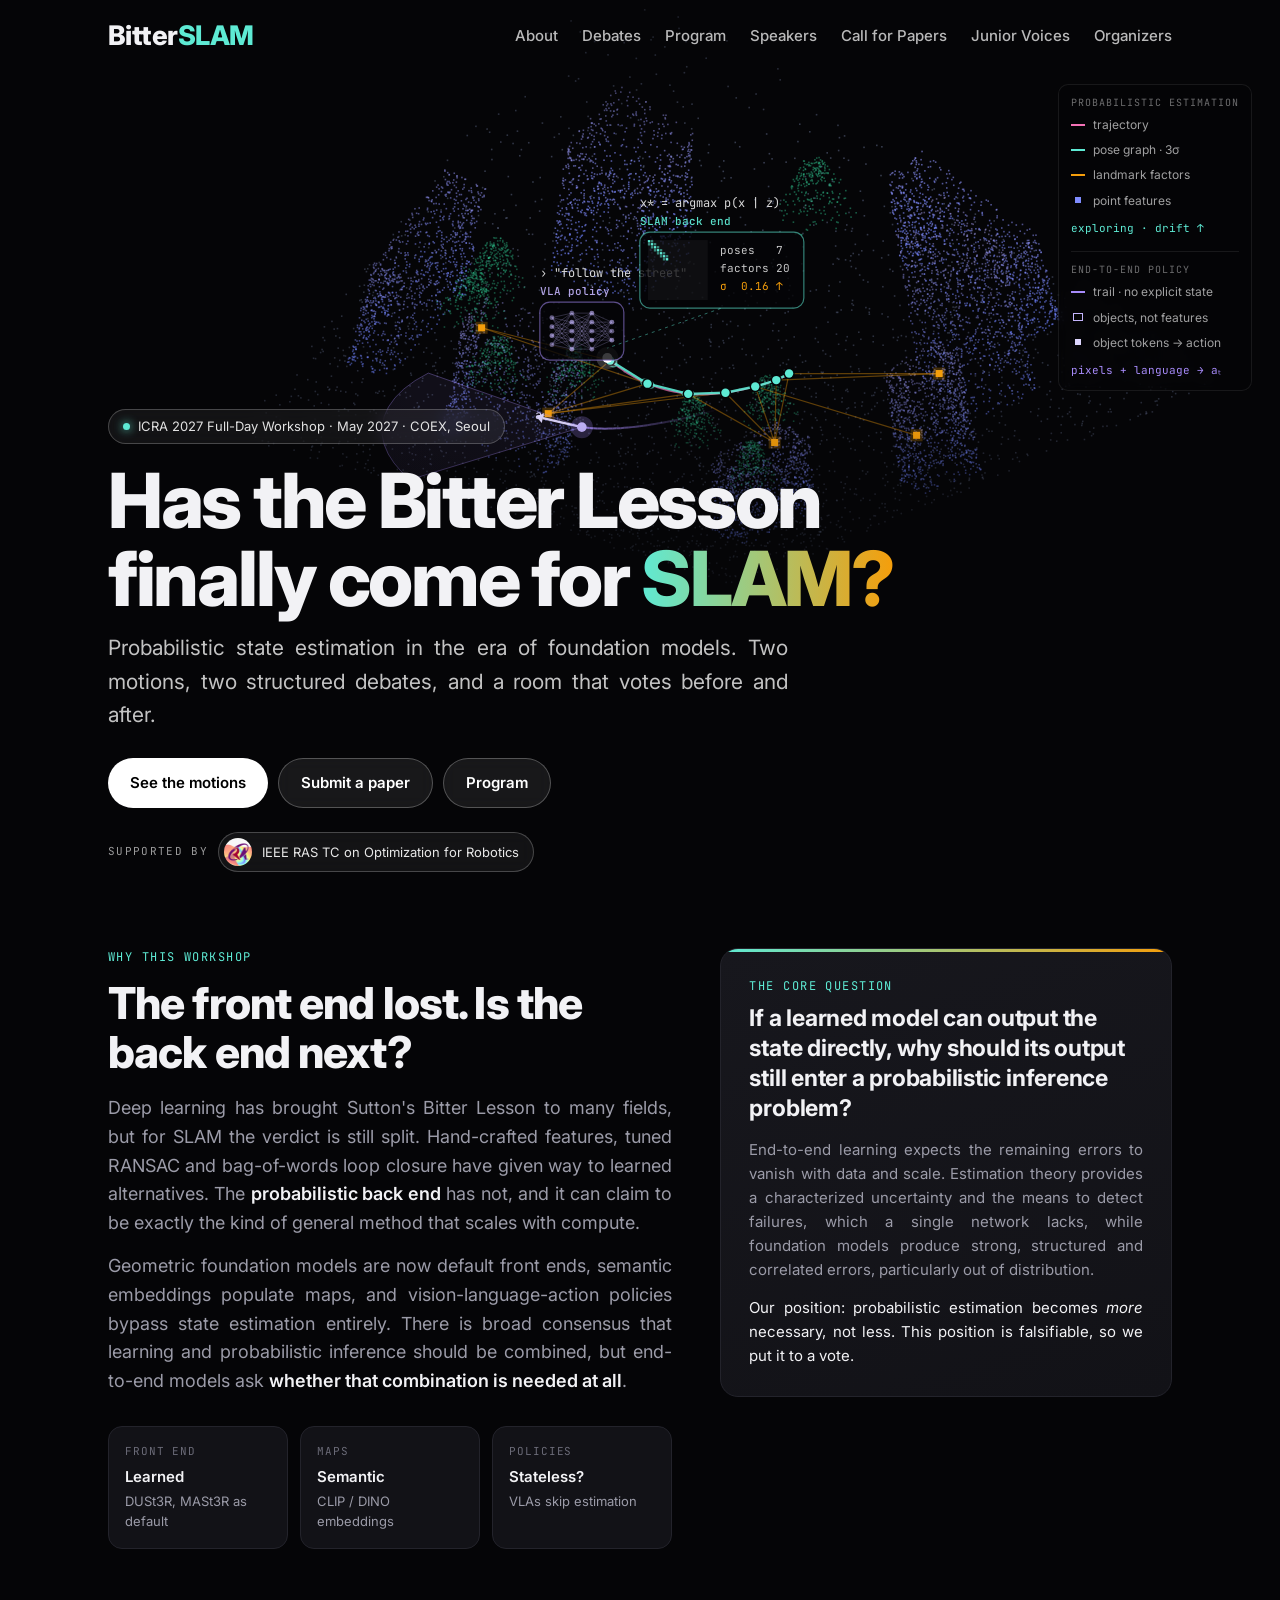
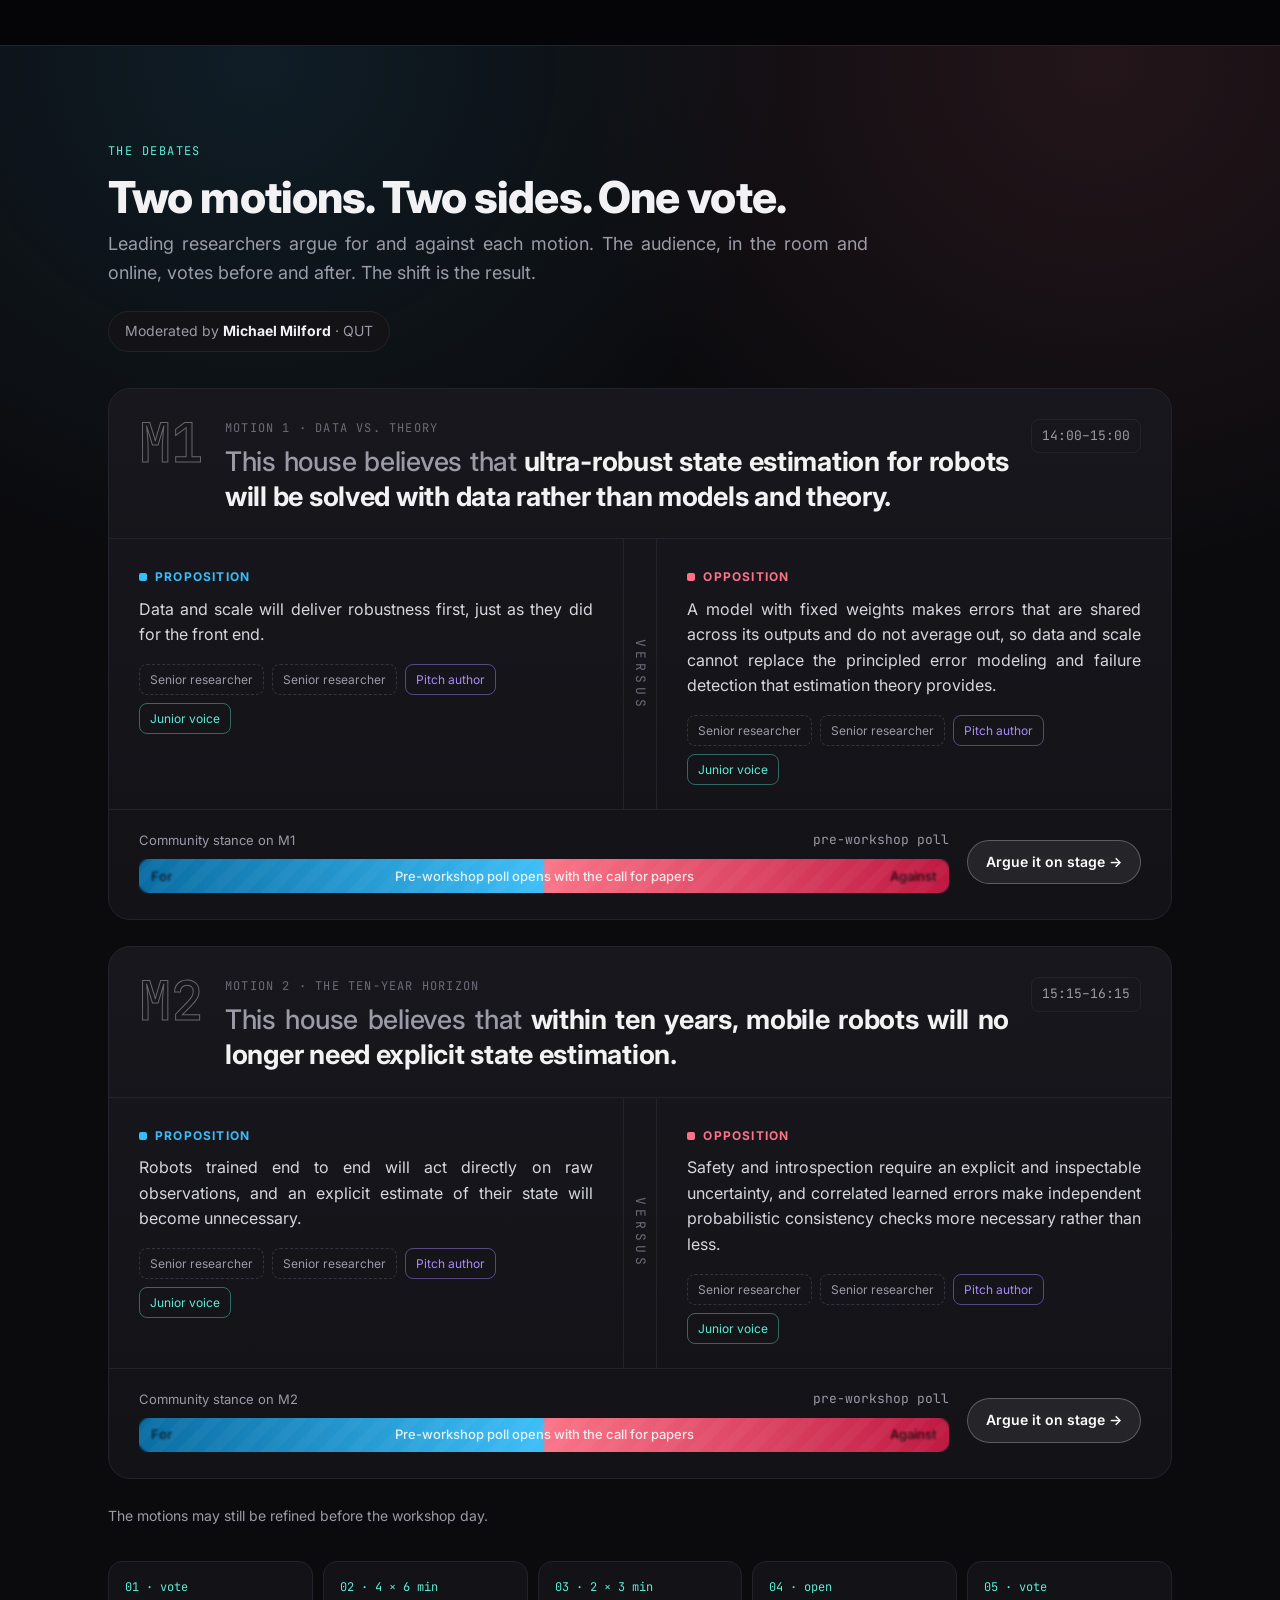
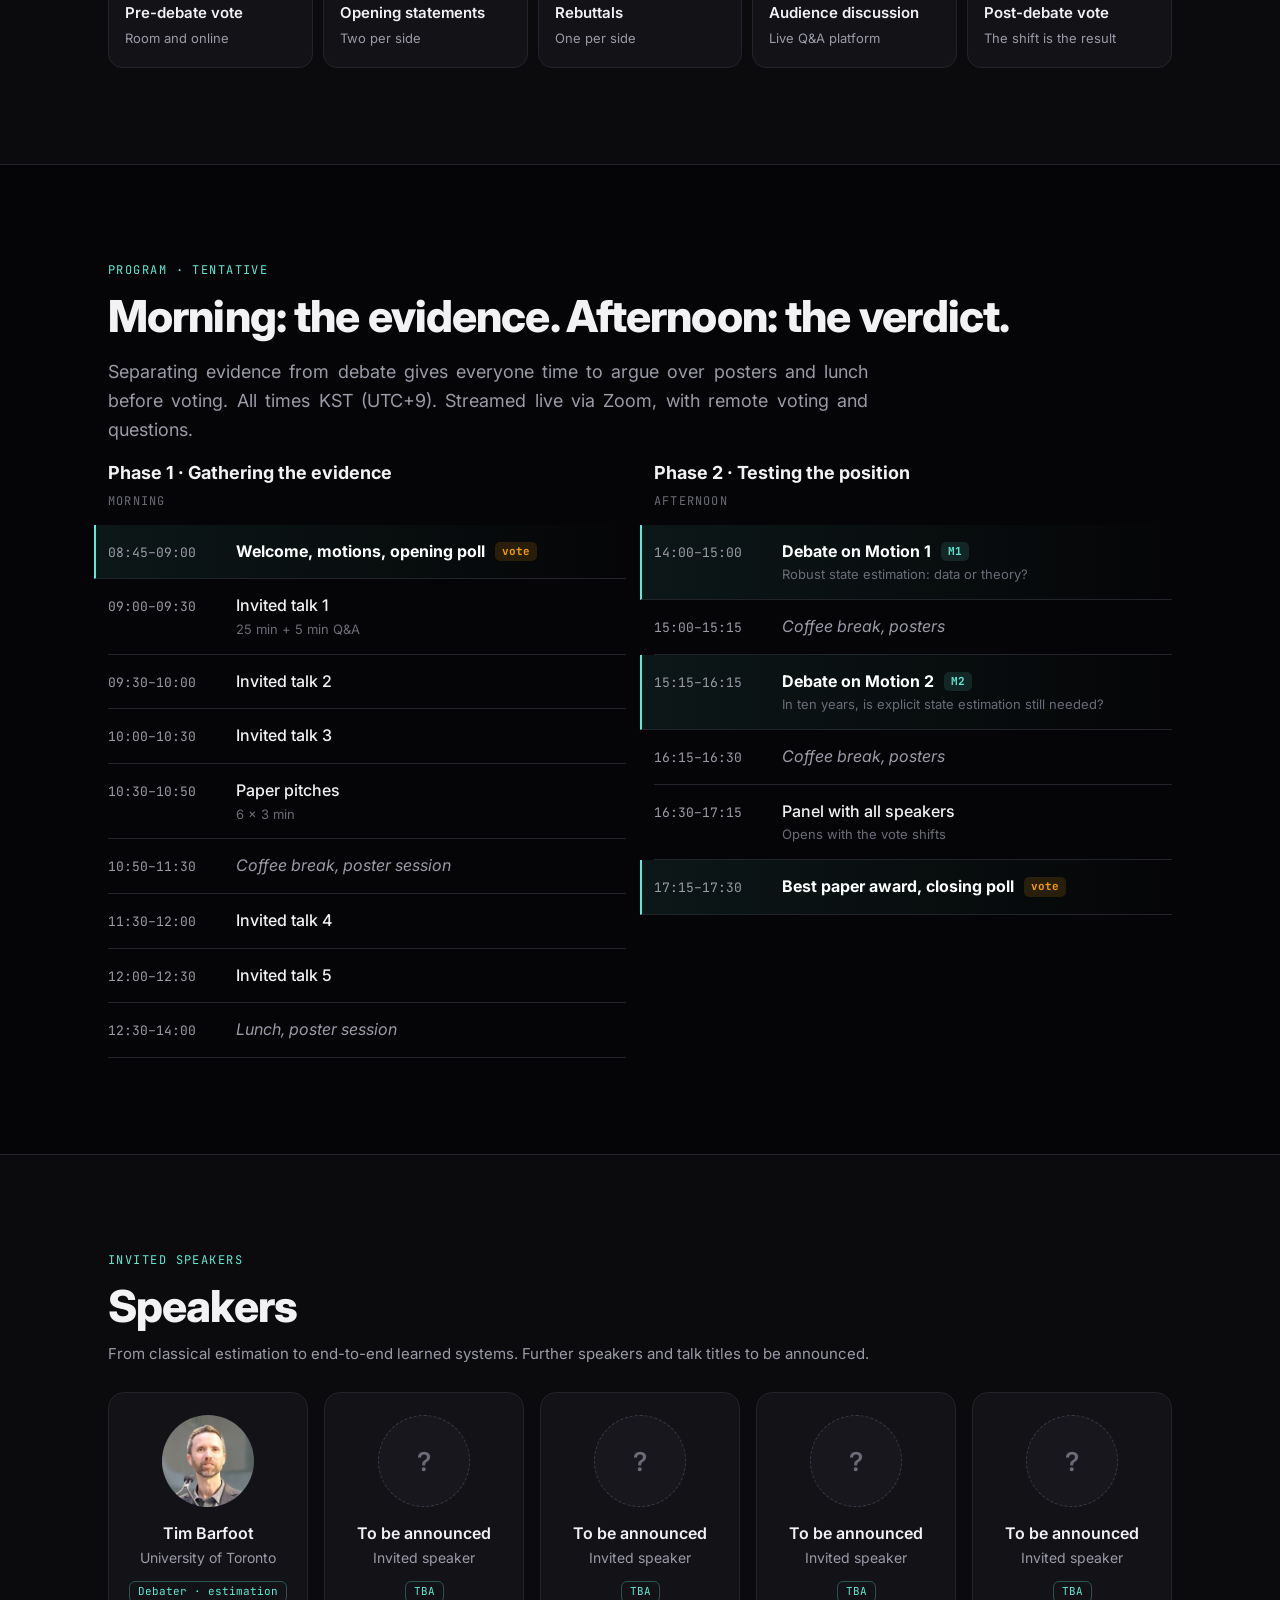
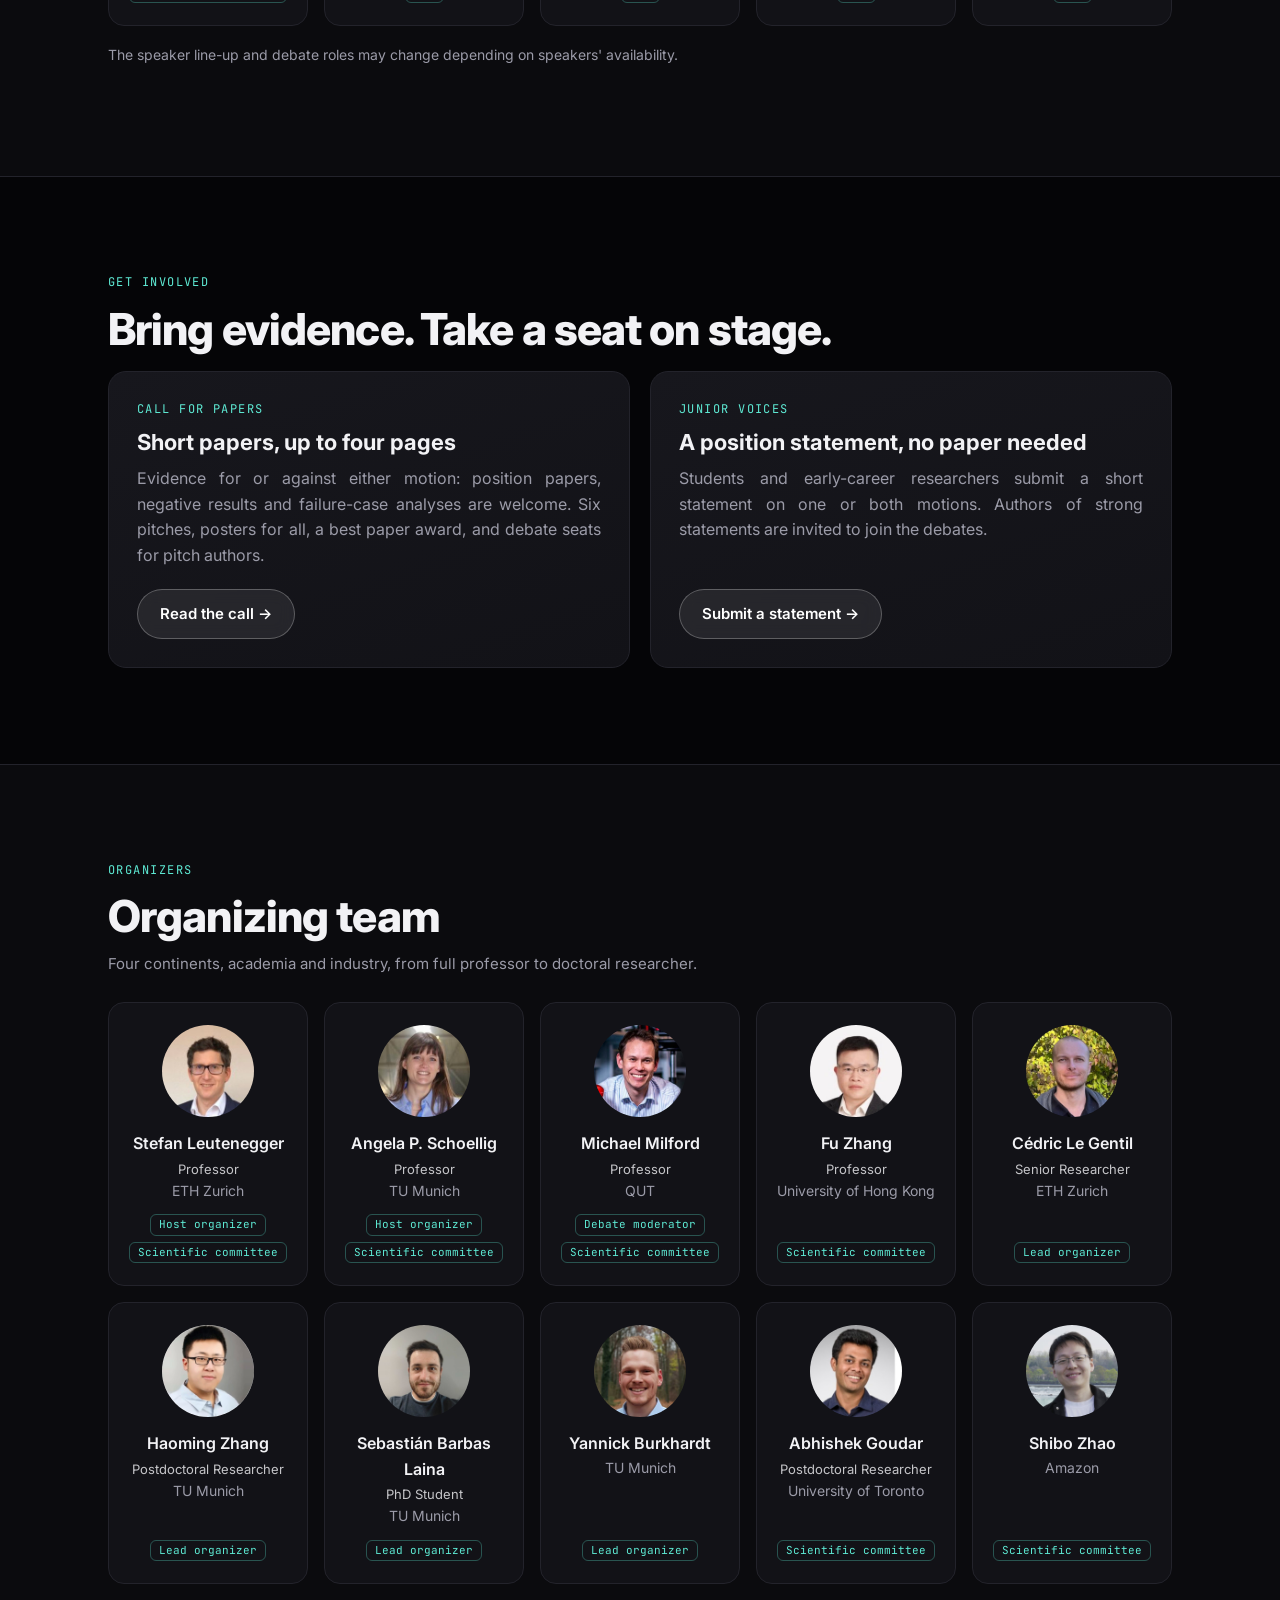
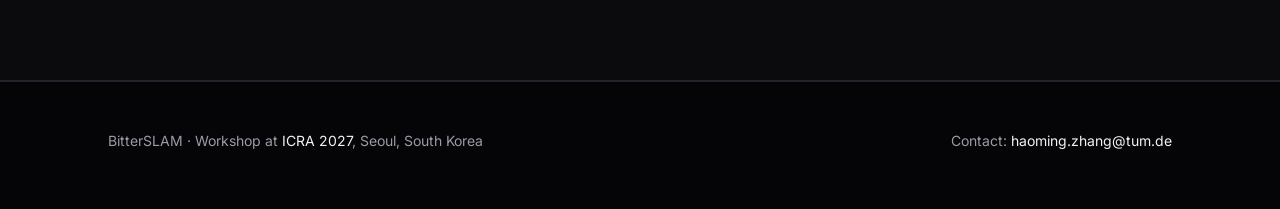
==== index.html @ b2330809 "Afternoon: a 15-minute coffee break after each debate Co-Authored-By: Claude Opus 5.5 <noreply@anthr" ====
<!doctype html>
<html lang="en">
<head>
<meta charset="utf-8">
<meta name="viewport" content="width=device-width, initial-scale=1">
<title>BitterSLAM · ICRA 2027 Workshop</title>
<meta name="description" content="Has the Bitter Lesson Finally Come for SLAM? Probabilistic State Estimation in the Era of Foundation Models. Full-day workshop at ICRA 2027, Seoul.">
<meta property="og:title" content="Has the Bitter Lesson Finally Come for SLAM? · ICRA 2027 Workshop">
<meta property="og:description" content="Two motions, two structured debates, one audience vote. Probabilistic state estimation in the era of foundation models.">
<meta name="theme-color" content="#000000">
<link rel="preconnect" href="https://fonts.googleapis.com">
<link rel="preconnect" href="https://fonts.gstatic.com" crossorigin>
<link href="https://fonts.googleapis.com/css2?family=Inter:wght@400;500;600;700;800&family=JetBrains+Mono:wght@400;500&display=swap" rel="stylesheet">
<link rel="stylesheet" href="assets/site.css">
</head>
<body>

<nav class="top" id="nav">
  <div class="wrap">
    <a class="brand" href="#top">Bitter<span>SLAM</span></a>
    <div class="links">
      <a href="#about" class="opt">About</a>
      <a href="#debates">Debates</a>
      <a href="#program">Program</a>
      <a href="#speakers">Speakers</a>
      <a href="cfp.html">Call for Papers</a>
      <a href="junior.html" class="opt">Junior Voices</a>
      <a href="#organizers" class="opt">Organizers</a>
    </div>
  </div>
</nav>

<header class="hero" id="top">
  <canvas id="scene" aria-hidden="true"></canvas>
  <div class="shade"></div>
  <div class="legend" aria-hidden="true">
    <div class="lg">Probabilistic estimation</div>
    <div><b style="background:#f472b6"></b>trajectory</div>
    <div><b style="background:#5eead4"></b>pose graph · 3σ</div>
    <div><b style="background:#f59e0b"></b>landmark factors</div>
    <div><b style="background:#7f8cff;width:6px;height:6px;margin:0 4px"></b>point features</div>
    <div class="st" id="state">exploring · drift ↑</div>
    <div class="lg next">End-to-end policy</div>
    <div><b style="background:#a78bfa"></b>trail · no explicit state</div>
    <div><b style="background:transparent;border:1.5px solid #c4b5fd;width:10px;height:8px;margin:0 2px"></b>objects, not features</div>
    <div><b style="background:#ddd6fe;width:6px;height:6px;margin:0 4px"></b>object tokens → action</div>
    <div class="st vla">pixels + language → aₜ</div>
  </div>
  <div class="content">
    <div class="wrap">
      <span class="pill"><i></i>ICRA 2027 Full-Day Workshop · May 2027 · COEX, Seoul</span>
      <h1>Has the Bitter Lesson finally come for <em>SLAM?</em></h1>
      <p class="sub">Probabilistic state estimation in the era of foundation models. Two motions, two structured debates, and a room that votes before and after.</p>
      <div class="btns">
        <a class="btn primary" href="#debates">See the motions</a>
        <a class="btn glass" href="cfp.html">Submit a paper</a>
        <a class="btn glass" href="#program">Program</a>
      </div>
      <div class="hero-tcs">
        <span class="lbl">Supported by</span>
        <a class="tc-chip" href="https://www.tcoptrob.org/" target="_blank" rel="noopener"><img src="resources/logos/tc_optrob.jpg" alt="">IEEE RAS TC on Optimization for Robotics</a>
        <!-- Pending: uncomment once the TC on Computer & Robot Vision confirms its support
        <a class="tc-chip" href="https://ieee-ras-crv.github.io/" target="_blank" rel="noopener"><img src="resources/logos/tc_crv.jpg" alt="">IEEE RAS TC on Computer and Robot Vision</a>
        -->
      </div>
    </div>
  </div>
</header>

<main>

<!-- ABOUT -->
<section id="about">
  <div class="wrap about-grid">
    <div class="reveal">
      <div class="eyebrow">Why this workshop</div>
      <h2>The front end lost. Is the back end next?</h2>
      <p class="lead">Deep learning has brought Sutton's Bitter Lesson to many fields, but for SLAM the verdict is still split. Hand-crafted features, tuned RANSAC and bag-of-words loop closure have given way to learned alternatives. The <strong>probabilistic back end</strong> has not, and it can claim to be exactly the kind of general method that scales with compute.</p>
      <p class="lead">Geometric foundation models are now default front ends, semantic embeddings populate maps, and vision-language-action policies bypass state estimation entirely. There is broad consensus that learning and probabilistic inference should be combined, but end-to-end models ask <strong>whether that combination is needed at all</strong>.</p>
      <div class="shifts">
        <div class="shift"><div class="k">Front end</div><div class="v">Learned</div><small>DUSt3R, MASt3R as default</small></div>
        <div class="shift"><div class="k">Maps</div><div class="v">Semantic</div><small>CLIP / DINO embeddings</small></div>
        <div class="shift"><div class="k">Policies</div><div class="v">Stateless?</div><small>VLAs skip estimation</small></div>
      </div>
    </div>
    <div class="question reveal">
      <div class="eyebrow" style="margin-bottom:0">The core question</div>
      <div class="q">If a learned model can output the state directly, why should its output still enter a probabilistic inference problem?</div>
      <p>End-to-end learning expects the remaining errors to vanish with data and scale. Estimation theory provides a characterized uncertainty and the means to detect failures, which a single network lacks, while foundation models produce strong, structured and correlated errors, particularly out of distribution.</p>
      <p style="margin-top:14px;color:var(--ink)">Our position: probabilistic estimation becomes <em>more</em> necessary, not less. This position is falsifiable, so we put it to a vote.</p>
    </div>
  </div>
</section>

<!-- DEBATES -->
<section id="debates" class="alt">
  <div class="wrap">
    <div class="debate-head reveal">
      <div>
        <div class="eyebrow">The debates</div>
        <h2 style="margin-bottom:8px">Two motions. Two sides. One vote.</h2>
        <p class="lead" style="margin:0">Leading researchers argue for and against each motion. The audience, in the room and online, votes before and after. The shift is the result.</p>
      </div>
      <div class="moderator">Moderated by <b>Michael Milford</b> · QUT</div>
    </div>

    <article class="motion reveal">
      <div class="motion-top">
        <div class="mnum">M1</div>
        <div>
          <div class="label">Motion 1 · Data vs. theory</div>
          <h3><span class="thb">This house believes that</span> ultra-robust state estimation for robots will be solved with data rather than models and theory.</h3>
        </div>
        <div class="when">14:00–15:00</div>
      </div>
      <div class="sides">
        <div class="side prop">
          <div class="who"><i></i>Proposition</div>
          <p>Data and scale will deliver robustness first, just as they did for the front end.</p>
          <div class="seats"><span class="seat">Senior researcher</span><span class="seat">Senior researcher</span><span class="seat paper">Pitch author</span><span class="seat junior">Junior voice</span></div>
        </div>
        <div class="vs">VERSUS</div>
        <div class="side opp">
          <div class="who"><i></i>Opposition</div>
          <p>A model with fixed weights makes errors that are shared across its outputs and do not average out, so data and scale cannot replace the principled error modeling and failure detection that estimation theory provides.</p>
          <div class="seats"><span class="seat">Senior researcher</span><span class="seat">Senior researcher</span><span class="seat paper">Pitch author</span><span class="seat junior">Junior voice</span></div>
        </div>
      </div>
      <div class="poll">
        <div>
          <div class="lbl"><span>Community stance on M1</span><span class="mono">pre-workshop poll</span></div>
          <div class="bar pending"><div class="p" style="width:50%">For</div><div class="o" style="width:50%">Against</div></div>
        </div>
        <a class="btn glass" href="cfp.html">Argue it on stage →</a>
      </div>
    </article>

    <article class="motion reveal">
      <div class="motion-top">
        <div class="mnum">M2</div>
        <div>
          <div class="label">Motion 2 · The ten-year horizon</div>
          <h3><span class="thb">This house believes that</span> within ten years, mobile robots will no longer need explicit state estimation.</h3>
        </div>
        <div class="when">15:15–16:15</div>
      </div>
      <div class="sides">
        <div class="side prop">
          <div class="who"><i></i>Proposition</div>
          <p>Robots trained end to end will act directly on raw observations, and an explicit estimate of their state will become unnecessary.</p>
          <div class="seats"><span class="seat">Senior researcher</span><span class="seat">Senior researcher</span><span class="seat paper">Pitch author</span><span class="seat junior">Junior voice</span></div>
        </div>
        <div class="vs">VERSUS</div>
        <div class="side opp">
          <div class="who"><i></i>Opposition</div>
          <p>Safety and introspection require an explicit and inspectable uncertainty, and correlated learned errors make independent probabilistic consistency checks more necessary rather than less.</p>
          <div class="seats"><span class="seat">Senior researcher</span><span class="seat">Senior researcher</span><span class="seat paper">Pitch author</span><span class="seat junior">Junior voice</span></div>
        </div>
      </div>
      <div class="poll">
        <div>
          <div class="lbl"><span>Community stance on M2</span><span class="mono">pre-workshop poll</span></div>
          <div class="bar pending"><div class="p" style="width:50%">For</div><div class="o" style="width:50%">Against</div></div>
        </div>
        <a class="btn glass" href="cfp.html">Argue it on stage →</a>
      </div>
    </article>

    <p class="note reveal">The motions may still be refined before the workshop day.</p>

    <div class="format reveal">
      <div class="fstep"><div class="t">01 · vote</div><div class="n">Pre-debate vote</div><small>Room and online</small></div>
      <div class="fstep"><div class="t">02 · 4 × 6 min</div><div class="n">Opening statements</div><small>Two per side</small></div>
      <div class="fstep"><div class="t">03 · 2 × 3 min</div><div class="n">Rebuttals</div><small>One per side</small></div>
      <div class="fstep"><div class="t">04 · open</div><div class="n">Audience discussion</div><small>Live Q&amp;A platform</small></div>
      <div class="fstep"><div class="t">05 · vote</div><div class="n">Post-debate vote</div><small>The shift is the result</small></div>
    </div>
  </div>
</section>

<!-- PROGRAM -->
<section id="program">
  <div class="wrap">
    <div class="reveal">
      <div class="eyebrow">Program · tentative</div>
      <h2>Morning: the evidence. Afternoon: the verdict.</h2>
      <p class="lead">Separating evidence from debate gives everyone time to argue over posters and lunch before voting. All times KST (UTC+9). Streamed live via Zoom, with remote voting and questions.</p>
    </div>
    <div class="program reveal">
      <div class="phase">
        <h3>Phase 1 · Gathering the evidence</h3>
        <div class="ph">Morning</div>
        <div class="slot hl"><span class="tm">08:45–09:00</span><span class="ti">Welcome, motions, opening poll <span class="tag vote">vote</span></span></div>
        <div class="slot"><span class="tm">09:00–09:30</span><span class="ti">Invited talk 1<small>25 min + 5 min Q&amp;A</small></span></div>
        <div class="slot"><span class="tm">09:30–10:00</span><span class="ti">Invited talk 2</span></div>
        <div class="slot"><span class="tm">10:00–10:30</span><span class="ti">Invited talk 3</span></div>
        <div class="slot"><span class="tm">10:30–10:50</span><span class="ti">Paper pitches<small>6 × 3 min</small></span></div>
        <div class="slot brk"><span class="tm">10:50–11:30</span><span class="ti">Coffee break, poster session</span></div>
        <div class="slot"><span class="tm">11:30–12:00</span><span class="ti">Invited talk 4</span></div>
        <div class="slot"><span class="tm">12:00–12:30</span><span class="ti">Invited talk 5</span></div>
        <div class="slot brk"><span class="tm">12:30–14:00</span><span class="ti">Lunch, poster session</span></div>
      </div>
      <div class="phase">
        <h3>Phase 2 · Testing the position</h3>
        <div class="ph">Afternoon</div>
        <div class="slot hl"><span class="tm">14:00–15:00</span><span class="ti">Debate on Motion 1 <span class="tag m1">M1</span><small>Robust state estimation: data or theory?</small></span></div>
        <div class="slot brk"><span class="tm">15:00–15:15</span><span class="ti">Coffee break, posters</span></div>
        <div class="slot hl"><span class="tm">15:15–16:15</span><span class="ti">Debate on Motion 2 <span class="tag m2">M2</span><small>In ten years, is explicit state estimation still needed?</small></span></div>
        <div class="slot brk"><span class="tm">16:15–16:30</span><span class="ti">Coffee break, posters</span></div>
        <div class="slot"><span class="tm">16:30–17:15</span><span class="ti">Panel with all speakers<small>Opens with the vote shifts</small></span></div>
        <div class="slot hl"><span class="tm">17:15–17:30</span><span class="ti">Best paper award, closing poll <span class="tag vote">vote</span></span></div>
      </div>
    </div>
  </div>
</section>

<!-- SPEAKERS -->
<section id="speakers" class="alt">
  <div class="wrap">
    <div class="reveal">
      <div class="eyebrow">Invited speakers</div>
      <h2>Speakers</h2>
      <p class="subhead">From classical estimation to end-to-end learned systems. Further speakers and talk titles to be announced.</p>
    </div>
    <!-- To add a photo: put a square image in resources/avatars/ and replace the avatar div with
         <img class="avatar" src="resources/avatars/name.jpg" alt="Full Name"> -->
    <div class="people reveal">
      <div class="person"><img class="avatar" src="resources/avatars/tim_barfoot.jpg" alt="Tim Barfoot"><div class="nm">Tim Barfoot</div><div class="af">University of Toronto</div><span class="role">Debater · estimation</span></div>
      <div class="person"><div class="avatar tba">?</div><div class="nm">To be announced</div><div class="af">Invited speaker</div><span class="role">TBA</span></div>
      <div class="person"><div class="avatar tba">?</div><div class="nm">To be announced</div><div class="af">Invited speaker</div><span class="role">TBA</span></div>
      <div class="person"><div class="avatar tba">?</div><div class="nm">To be announced</div><div class="af">Invited speaker</div><span class="role">TBA</span></div>
      <div class="person"><div class="avatar tba">?</div><div class="nm">To be announced</div><div class="af">Invited speaker</div><span class="role">TBA</span></div>
    </div>
    <p class="note reveal">The speaker line-up and debate roles may change depending on speakers' availability.</p>
  </div>
</section>

<!-- GET INVOLVED -->
<section id="involved">
  <div class="wrap">
    <div class="reveal">
      <div class="eyebrow">Get involved</div>
      <h2>Bring evidence. Take a seat on stage.</h2>
    </div>
    <div class="involved-grid reveal">
      <a class="card" href="cfp.html">
        <div class="eyebrow" style="margin:0">Call for papers</div>
        <h3>Short papers, up to four pages</h3>
        <p>Evidence for or against either motion: position papers, negative results and failure-case analyses are welcome. Six pitches, posters for all, a best paper award, and debate seats for pitch authors.</p>
        <span class="btn glass">Read the call →</span>
      </a>
      <a class="card" href="junior.html">
        <div class="eyebrow" style="margin:0">Junior voices</div>
        <h3>A position statement, no paper needed</h3>
        <p>Students and early-career researchers submit a short statement on one or both motions. Authors of strong statements are invited to join the debates.</p>
        <span class="btn glass">Submit a statement →</span>
      </a>
    </div>
  </div>
</section>

<!-- ORGANIZERS -->
<section id="organizers" class="alt">
  <div class="wrap">
    <div class="reveal">
      <div class="eyebrow">Organizers</div>
      <h2>Organizing team</h2>
      <p class="subhead">Four continents, academia and industry, from full professor to doctoral researcher.</p>
    </div>
    <div class="people org-row reveal">
      <div class="person"><img class="avatar" src="resources/avatars/stefan_leutenegger.jpg" alt="Stefan Leutenegger"><div class="nm">Stefan Leutenegger</div><div class="pos">Professor</div><div class="af">ETH Zurich</div><div class="roles"><span class="role">Host organizer</span><span class="role">Scientific committee</span></div></div>
      <div class="person"><img class="avatar" src="resources/avatars/angela_schoellig.jpg" alt="Angela P. Schoellig"><div class="nm">Angela P. Schoellig</div><div class="pos">Professor</div><div class="af">TU Munich</div><div class="roles"><span class="role">Host organizer</span><span class="role">Scientific committee</span></div></div>
      <div class="person"><img class="avatar" src="resources/avatars/michael_milford.jpg" alt="Michael Milford"><div class="nm">Michael Milford</div><div class="pos">Professor</div><div class="af">QUT</div><div class="roles"><span class="role">Debate moderator</span><span class="role">Scientific committee</span></div></div>
      <div class="person"><img class="avatar" src="resources/avatars/fu_zhang.jpg" alt="Fu Zhang"><div class="nm">Fu Zhang</div><div class="pos">Professor</div><div class="af">University of Hong Kong</div><span class="role">Scientific committee</span></div>
      <div class="person"><img class="avatar" src="resources/avatars/cedric_le_gentil.jpg" alt="Cédric Le Gentil"><div class="nm">Cédric Le Gentil</div><div class="pos">Senior Researcher</div><div class="af">ETH Zurich</div><span class="role">Lead organizer</span></div>
    </div>
    <div class="people org-row reveal">
      <div class="person"><img class="avatar" src="resources/avatars/haoming_zhang.jpg" alt="Haoming Zhang"><div class="nm">Haoming Zhang</div><div class="pos">Postdoctoral Researcher</div><div class="af">TU Munich</div><span class="role">Lead organizer</span></div>
      <div class="person"><img class="avatar" src="resources/avatars/sebastian_barbas_laina.jpg" alt="Sebastián Barbas Laina"><div class="nm">Sebastián Barbas Laina</div><div class="pos">PhD Student</div><div class="af">TU Munich</div><span class="role">Lead organizer</span></div>
      <div class="person"><img class="avatar" src="resources/avatars/yannick_burkhardt.jpg" alt="Yannick Burkhardt"><div class="nm">Yannick Burkhardt</div><div class="af">TU Munich</div><span class="role">Lead organizer</span></div>
      <div class="person"><img class="avatar" src="resources/avatars/abhishek_goudar.jpg" alt="Abhishek Goudar"><div class="nm">Abhishek Goudar</div><div class="pos">Postdoctoral Researcher</div><div class="af">University of Toronto</div><span class="role">Scientific committee</span></div>
      <div class="person"><img class="avatar" src="resources/avatars/shibo_zhao.jpg" alt="Shibo Zhao"><div class="nm">Shibo Zhao</div><div class="af">Amazon</div><span class="role">Scientific committee</span></div>
    </div>
  </div>
</section>

</main>

<footer>
  <div class="wrap">
    <div>BitterSLAM · Workshop at <a href="https://2027.ieee-icra.org/">ICRA 2027</a>, Seoul, South Korea</div>
    <div>Contact: <a href="mailto:haoming.zhang@tum.de">haoming.zhang@tum.de</a></div>
  </div>
</footer>

<script src="assets/site.js"></script>
<script>
// ---------- Hero: point cloud + factor graph + loop closure ----------
(function () {
  const canvas = document.getElementById('scene');
  const ctx = canvas.getContext('2d');
  const stateEl = document.getElementById('state');
  const reduced = window.matchMedia('(prefers-reduced-motion: reduce)').matches;
  let W, H, dpr;

  function resize() {
    dpr = Math.min(window.devicePixelRatio || 1, 2);
    W = canvas.clientWidth; H = canvas.clientHeight;
    canvas.width = W * dpr; canvas.height = H * dpr;
    ctx.setTransform(dpr, 0, 0, dpr, 0, 0);
  }
  resize(); window.addEventListener('resize', resize);

  // Deterministic random so the scene looks the same every load
  let seed = 7; const rnd = () => (seed = (seed * 16807) % 2147483647) / 2147483647;

  // --- Point cloud ---
  const pts = [];
  for (let i = 0; i < 2600; i++) pts.push([(rnd() - .5) * 18, -1.6 + rnd() * .05, (rnd() - .5) * 18, 0]);
  const boxes = [[-6, -4.5, 2, 2.2, 3.8], [3.2, -6, 2.6, 1.6, 5.2], [5, 2.6, 1.6, 3.2, 2.8], [-4.6, 4.2, 3.2, 1.6, 4.2], [-0.5, -8, 4.2, 1, 2.6], [-8, -0.5, 1, 4.2, 3.2], [7, -2.5, 1.2, 2, 4]];
  // Objects: what the VLA sees, as opposed to the raw features SLAM tracks. Each point keeps its object index.
  const objs = [], NAMES = ['building', 'office tower', 'warehouse', 'apartment', 'parking garage', 'shop', 'tower'];
  boxes.forEach((b, bi) => {
    const oi = objs.push({ name: NAMES[bi % NAMES.length], lo: [b[0], -1.6, b[1]], hi: [b[0] + b[2], -1.6 + b[4], b[1] + b[3]] }) - 1;
    for (let i = 0; i < 1000; i++) {
      const f = Math.floor(rnd() * 4), u = rnd(); let x, z;
      if (f === 0) { x = b[0]; z = b[1] + u * b[3]; } else if (f === 1) { x = b[0] + b[2]; z = b[1] + u * b[3]; }
      else if (f === 2) { x = b[0] + u * b[2]; z = b[1]; } else { x = b[0] + u * b[2]; z = b[1] + b[3]; }
      pts.push([x, -1.6 + rnd() * b[4], z, 1, oi]);
    }
  });
  for (let k = 0; k < 10; k++) {
    const tx = (rnd() - .5) * 13, tz = (rnd() - .5) * 13;
    if (Math.hypot(tx, tz) < 3.6) continue;
    const oi = objs.push({ name: 'tree', lo: [tx - .95, .1, tz - .95], hi: [tx + .95, 1.6, tz + .95] }) - 1;
    for (let i = 0; i < 240; i++) { const a = rnd() * 6.283, r = Math.sqrt(rnd()) * .95, h = rnd() * 1.5; pts.push([tx + Math.cos(a) * r * (1 - h / 2), .1 + h, tz + Math.sin(a) * r * (1 - h / 2), 2, oi]); }
  }
  objs.forEach(o => { o.c = [0, 1, 2].map(i => (o.lo[i] + o.hi[i]) / 2); o.conf = (.86 + rnd() * .12).toFixed(2); o.seen = 0; });

  // --- Trajectory (drone loop), poses, landmarks ---
  const TN = 240, traj = [];
  for (let i = 0; i <= TN; i++) {
    const t = i / TN * Math.PI * 2;
    traj.push([Math.cos(t) * 3.2 + Math.sin(2 * t) * .7, .9 + .35 * Math.sin(3 * t), Math.sin(t) * 2.6]);
  }
  const PSTEP = 12, poses = [];
  for (let i = 0; i < TN; i += PSTEP) poses.push(i);
  const NP = poses.length;
  // landmarks = building corners + tree tops
  const lms = [];
  boxes.forEach(b => { lms.push([b[0], -1.6 + b[4] * .7, b[1]]); lms.push([b[0] + b[2], -1.6 + b[4] * .5, b[1] + b[3]]); });
  // landmark factors: each pose links to 2 nearest landmarks
  const lmEdges = poses.map(pi => {
    const p = traj[pi];
    return lms.map((l, j) => [Math.hypot(p[0] - l[0], p[2] - l[2]), j]).sort((a, b) => a[0] - b[0]).slice(0, 2).map(x => x[1]);
  });

  // --- VLA agent: weaves between the buildings, maps pixels + language straight to actions ---
  // Closed Catmull-Rom spline through street waypoints, sampled by arc length for constant speed
  const wp = [[6, .4], [4.2, 2.6], [2.4, 5.2], [0, 6.8], [-3.4, 7], [-5.8, 6], [-6, 3], [-6, .2], [-7.2, -5.6], [-2.6, -6], [2.6, -3.8], [5.8, -2.4]];
  const cr = (a, b, c, d, t) => .5 * (2 * b + (c - a) * t + (2 * a - 5 * b + 4 * c - d) * t * t + (3 * b - a - 3 * c + d) * t * t * t);
  const vPath = [];
  wp.forEach((_, i) => {
    const [a, b, c, d] = [-1, 0, 1, 2].map(o => wp[(i + o + wp.length) % wp.length]);
    for (let k = 0; k < 40; k++) vPath.push([cr(a[0], b[0], c[0], d[0], k / 40), 0, cr(a[1], b[1], c[1], d[1], k / 40)]);
  });
  const VN = vPath.length, vLen = [0];
  vPath.forEach((p, i) => {
    p[1] = 1.3 + .25 * Math.sin(i / VN * 6.283 * 3);
    const n = vPath[(i + 1) % VN]; vLen.push(vLen[i] + Math.hypot(n[0] - p[0], n[2] - p[2]));
  });
  const vTotal = vLen[VN];
  function vAt(s) {
    s = ((s % vTotal) + vTotal) % vTotal;
    let lo = 0, hi = VN - 1;
    while (lo < hi) { const m = (lo + hi + 1) >> 1; if (vLen[m] <= s) lo = m; else hi = m - 1; }
    const a = vPath[lo], b = vPath[(lo + 1) % VN], t = (s - vLen[lo]) / (vLen[lo + 1] - vLen[lo]);
    return [a[0] + (b[0] - a[0]) * t, a[1] + (b[1] - a[1]) * t, a[2] + (b[2] - a[2]) * t];
  }
  const V_SPEED = 2;                          // world units per second
  const FOV = .6, RANGE = 6, SEE_COS = Math.cos(FOV + .2);
  const PROMPTS = ['follow the street', 'fly past the tall building', 'go around the trees', 'head back to the square'];
  const PROMPT_T = 6500, TOKEN_LIFE = 750;
  const tokens = []; let lastSpawn = 0, pulse = 0;

  // --- Camera ---
  let ang = 0.6;
  function proj(p) {
    const ca = Math.cos(ang), sa = Math.sin(ang);
    const x = p[0] * ca - p[2] * sa, z = p[0] * sa + p[2] * ca, y = p[1];
    const tilt = .6, ct = Math.cos(tilt), st = Math.sin(tilt);
    // camera far back (24) keeps perspective mild, so the VLA's outer loop stays on screen at every angle
    const y2 = y * ct - z * st, z2 = y * st + z * ct + 24;
    const f = (W > 760 ? Math.min(W * .7, H * 1.05) : Math.min(W * 1.35, H * 1.8)) / z2;
    const cx = W > 760 ? W * .55 : W * .5, cy = W > 760 ? H * .4 : H * .32;
    return [cx + x * f, cy - y2 * f, z2, f];
  }

  // --- Animation state machine ---
  // phase 0: explore (head moves, sigma grows); phase 1: loop closure flash; phase 2: optimized (sigma collapses); phase 3: hold
  const EXPLORE = 14000, CLOSE = 1600, SETTLE = 1600, HOLD = 3200, CYCLE = EXPLORE + CLOSE + SETTLE + HOLD;
  let t0 = performance.now();
  const sigmaDrift = k => .08 + .38 * (k / (NP - 1)) ** 1.3;                 // grows with distance travelled
  const sigmaOpt = k => .07 + .1 * Math.min(k, NP - 1 - k) / (NP / 2);         // small near both ends after closure
  const ease = x => x < .5 ? 2 * x * x : 1 - (-2 * x + 2) ** 2 / 2;

  function frame(now) {
    const T = reduced ? EXPLORE + CLOSE + SETTLE + 10 : Math.max(0, now - t0) % CYCLE;
    let head, phase, blend = 0;
    if (T < EXPLORE) { phase = 0; head = Math.floor(T / EXPLORE * TN); }
    else if (T < EXPLORE + CLOSE) { phase = 1; head = TN; }
    else if (T < EXPLORE + CLOSE + SETTLE) { phase = 2; head = TN; blend = ease((T - EXPLORE - CLOSE) / SETTLE); }
    else { phase = 3; head = TN; blend = 1; }
    const label = ['exploring · drift ↑', 'loop closure detected', 'optimizing graph…', 'consistent · drift ↓'][phase];
    if (stateEl && stateEl.textContent !== label) stateEl.textContent = label;

    // VLA agent pose and heading
    const vt = reduced ? 9000 : Math.max(0, now - t0);
    const vs = vt / 1000 * V_SPEED, va = vAt(vs), vn = vAt(vs + .3);
    const hx = vn[0] - va[0], hz = vn[2] - va[2], hl = Math.hypot(hx, hz) || 1;
    // the VLA sees whole objects in its view, not individual features
    const seenObj = objs.map(o => {
      const dx = o.c[0] - va[0], dz = o.c[2] - va[2], d = Math.hypot(dx, dz);
      const on = d < RANGE + 1.2 && (dx * hx + dz * hz) / (d * hl) > SEE_COS;
      if (on && !o.since) o.since = now; else if (!on) o.since = 0;
      return on;
    });

    // background
    ctx.fillStyle = '#050507'; ctx.fillRect(0, 0, W, H);

    // point cloud: features for SLAM; points of objects the VLA sees light up as one object
    for (const p of pts) {
      const q = proj(p); if (q[2] < 1) continue;
      const a = Math.max(.25, Math.min(.95, 13 / q[2] - .1));
      let c;
      if (p[4] !== undefined && seenObj[p[4]]) c = `rgba(196,181,253,${Math.min(1, a + .2)})`;
      else if (p[3] === 2) c = `rgba(52,211,153,${a * .75})`;
      else if (p[3] === 1) { const h = (p[1] + 1.6) / 5; c = `rgba(${110 + 70 * h | 0},${130 + 40 * h | 0},255,${a})`; }
      else c = `rgba(95,105,135,${a * .8})`;
      ctx.fillStyle = c; ctx.fillRect(q[0], q[1], 1.6, 1.6);
    }

    // visible poses
    const vis = poses.map((pi, k) => [pi, k]).filter(([pi]) => pi <= head);

    // landmark factors
    ctx.lineWidth = 1.2;
    vis.forEach(([pi, k]) => {
      const q = proj(traj[pi]);
      lmEdges[k].forEach(j => {
        const l = proj(lms[j]);
        ctx.strokeStyle = 'rgba(245,158,11,.38)'; ctx.beginPath(); ctx.moveTo(q[0], q[1]); ctx.lineTo(l[0], l[1]); ctx.stroke();
      });
    });
    // landmarks that have been observed
    const seen = new Set(); vis.forEach(([, k]) => lmEdges[k].forEach(j => seen.add(j)));
    seen.forEach(j => {
      const l = proj(lms[j]);
      ctx.fillStyle = 'rgba(245,158,11,.25)'; ctx.fillRect(l[0] - 6, l[1] - 6, 12, 12);
      ctx.fillStyle = '#f59e0b'; ctx.fillRect(l[0] - 3.5, l[1] - 3.5, 7, 7);
    });

    // trajectory
    ctx.beginPath();
    for (let i = 0; i <= head; i++) { const q = proj(traj[i]); i ? ctx.lineTo(q[0], q[1]) : ctx.moveTo(q[0], q[1]); }
    ctx.strokeStyle = 'rgba(244,114,182,.7)'; ctx.lineWidth = 1.6; ctx.stroke();

    // odometry factors between poses
    ctx.strokeStyle = 'rgba(94,234,212,.9)'; ctx.lineWidth = 2.4;
    for (let n = 1; n < vis.length; n++) {
      const a = proj(traj[vis[n - 1][0]]), b = proj(traj[vis[n][0]]);
      ctx.beginPath(); ctx.moveTo(a[0], a[1]); ctx.lineTo(b[0], b[1]); ctx.stroke();
    }

    // loop closure factor
    if (phase >= 1) {
      const a = proj(traj[poses[0]]), b = proj(traj[poses[NP - 1]]);
      ctx.save();
      ctx.setLineDash([6, 5]); ctx.lineDashOffset = -now / 40;
      const flash = phase === 1 ? .6 + .4 * Math.sin(now / 90) : .9;
      ctx.strokeStyle = `rgba(245,158,11,${flash})`; ctx.lineWidth = 2.4;
      ctx.beginPath(); ctx.moveTo(a[0], a[1]); ctx.lineTo(b[0], b[1]); ctx.stroke();
      ctx.restore();
      if (phase === 1) {
        const r = 10 + ((now / 12) % 30);
        [a, b].forEach(p => { ctx.strokeStyle = `rgba(245,158,11,${1 - (r - 10) / 30})`; ctx.lineWidth = 1.5; ctx.beginPath(); ctx.arc(p[0], p[1], r, 0, 6.283); ctx.stroke(); });
      }
    }

    // pose nodes with 3-sigma uncertainty ellipses
    vis.forEach(([pi, k]) => {
      const q = proj(traj[pi]);
      const s = (1 - blend) * sigmaDrift(k) + blend * sigmaOpt(k);
      const rx = s * q[3] * 1.4, ry = s * q[3] * .75;
      const nx = traj[Math.min(pi + 1, TN)], dir = proj(nx);
      const rot = Math.atan2(dir[1] - q[1], dir[0] - q[0]);
      ctx.strokeStyle = 'rgba(94,234,212,.6)'; ctx.fillStyle = 'rgba(94,234,212,.09)'; ctx.lineWidth = 1.3;
      ctx.beginPath(); ctx.ellipse(q[0], q[1], Math.max(rx, 2), Math.max(ry, 1.5), rot, 0, 6.283); ctx.fill(); ctx.stroke();
      ctx.fillStyle = '#050507'; ctx.beginPath(); ctx.arc(q[0], q[1], 5.6, 0, 6.283); ctx.fill();
      ctx.fillStyle = '#5eead4'; ctx.beginPath(); ctx.arc(q[0], q[1], 4.2, 0, 6.283); ctx.fill();
    });

    // drone head
    const sq = proj(traj[head]);
    if (head < TN) {
      ctx.fillStyle = 'rgba(255,255,255,.18)'; ctx.beginPath(); ctx.arc(sq[0], sq[1], 11, 0, 6.283); ctx.fill();
      ctx.fillStyle = '#fff'; ctx.beginPath(); ctx.arc(sq[0], sq[1], 5, 0, 6.283); ctx.fill();
    }

    // ---- VLA agent ----
    const vq = proj(va);
    // camera frustum on the ground plane ahead of the agent
    const hAng = Math.atan2(hz, hx), far = [];
    for (let i = 0; i <= 12; i++) {
      const th = hAng - FOV + 2 * FOV * i / 12;
      far.push(proj([va[0] + Math.cos(th) * RANGE, va[1] - 1.1, va[2] + Math.sin(th) * RANGE]));
    }
    ctx.beginPath(); ctx.moveTo(vq[0], vq[1]); far.forEach(f => ctx.lineTo(f[0], f[1])); ctx.closePath();
    ctx.fillStyle = 'rgba(167,139,250,.07)'; ctx.fill();
    ctx.strokeStyle = 'rgba(167,139,250,.35)'; ctx.lineWidth = 1; ctx.stroke();

    // detected objects: 3D boxes with open-vocabulary labels
    const vObjs = [];
    objs.forEach((o, i) => {
      if (!seenObj[i]) return;
      const al = reduced ? 1 : Math.min(1, (now - o.since) / 350);
      const cs = [0, 1, 2, 3, 4, 5, 6, 7].map(n => proj([n & 1 ? o.hi[0] : o.lo[0], n & 2 ? o.hi[1] : o.lo[1], n & 4 ? o.hi[2] : o.lo[2]]));
      ctx.strokeStyle = `rgba(196,181,253,${.8 * al})`; ctx.lineWidth = 1.3; ctx.beginPath();
      [[0, 1], [2, 3], [4, 5], [6, 7], [0, 2], [1, 3], [4, 6], [5, 7], [0, 4], [1, 5], [2, 6], [3, 7]].forEach(([a, b]) => { ctx.moveTo(cs[a][0], cs[a][1]); ctx.lineTo(cs[b][0], cs[b][1]); });
      ctx.stroke();
      const x0 = Math.min(...cs.map(c => c[0])), x1 = Math.max(...cs.map(c => c[0]));
      const y0 = Math.min(...cs.map(c => c[1])), y1 = Math.max(...cs.map(c => c[1]));
      const tag = o.name + ' ' + o.conf;
      ctx.font = '500 11px "JetBrains Mono", monospace';
      const tw = ctx.measureText(tag).width + 10;
      ctx.fillStyle = `rgba(167,139,250,${.9 * al})`; ctx.fillRect(x0, y0 - 18, tw, 16);
      ctx.fillStyle = `rgba(11,11,18,${al})`; ctx.fillText(tag, x0 + 5, y0 - 6);
      vObjs.push([x0, y0, x1, y1, proj(o.c)]);
    });

    // trail fades to nothing: the policy keeps no map and no explicit state
    ctx.lineWidth = 2;
    for (let i = 0; i < 40; i++) {
      const a = proj(vAt(vs - 5 + i * .125)), b = proj(vAt(vs - 5 + (i + 1) * .125));
      ctx.strokeStyle = `rgba(167,139,250,${(i / 40) ** 1.5 * .85})`;
      ctx.beginPath(); ctx.moveTo(a[0], a[1]); ctx.lineTo(b[0], b[1]); ctx.stroke();
    }

    // policy network floating above the agent
    // box sits above the agent, or below it when that would run under the nav bar
    const BW = 84, BH = 58, layers = [4, 5, 5, 3], gBelow = vq[1] - 96 - BH / 2 - 40 < 84;
    const gx = vq[0], gy = gBelow ? vq[1] + 70 : vq[1] - 96, gPort = gBelow ? gy - BH / 2 : gy + BH / 2;
    const node = (l, r) => [gx + (l - 1.5) * 20, gy + (r - (layers[l] - 1) / 2) * 9];

    // attention over the objects in view, nothing else
    ctx.lineWidth = 1.2;
    vObjs.forEach(([, , , , c], i) => {
      ctx.strokeStyle = `rgba(167,139,250,${.18 + .22 * Math.abs(Math.sin(now / 420 + i * 1.3))})`;
      ctx.beginPath(); ctx.moveTo(gx, gPort); ctx.lineTo(c[0], c[1]); ctx.stroke();
      ctx.fillStyle = 'rgba(221,214,254,.9)'; ctx.beginPath(); ctx.arc(c[0], c[1], 2.6, 0, 6.283); ctx.fill();
    });

    ctx.fillStyle = 'rgba(5,5,7,.78)'; ctx.strokeStyle = `rgba(167,139,250,${.45 + .45 * pulse})`; ctx.lineWidth = 1.2;
    ctx.beginPath(); ctx.roundRect ? ctx.roundRect(gx - BW / 2, gy - BH / 2, BW, BH, 10) : ctx.rect(gx - BW / 2, gy - BH / 2, BW, BH); ctx.fill(); ctx.stroke();
    ctx.lineWidth = 1; ctx.strokeStyle = `rgba(196,181,253,${.14 + .4 * pulse})`;
    for (let l = 0; l < layers.length - 1; l++) for (let r = 0; r < layers[l]; r++) for (let s = 0; s < layers[l + 1]; s++) {
      const a = node(l, r), b = node(l + 1, s); ctx.beginPath(); ctx.moveTo(a[0], a[1]); ctx.lineTo(b[0], b[1]); ctx.stroke();
    }
    layers.forEach((n, l) => { for (let r = 0; r < n; r++) {
      const p = node(l, r), lit = .55 + .45 * Math.sin(now / 160 + l * 1.7 + r * 2.3) * pulse;
      ctx.fillStyle = `rgba(196,181,253,${lit})`; ctx.beginPath(); ctx.arc(p[0], p[1], 2.4, 0, 6.283); ctx.fill();
    } });
    ctx.font = '500 11px "JetBrains Mono", monospace'; ctx.fillStyle = 'rgba(196,181,253,.9)';
    ctx.fillText('VLA policy', gx - BW / 2, gy - BH / 2 - 7);

    // language instruction, typed out
    const pIdx = Math.floor(vt / PROMPT_T) % PROMPTS.length, typed = PROMPTS[pIdx].slice(0, reduced ? 99 : Math.floor((vt % PROMPT_T) / 55));
    ctx.font = '12px "JetBrains Mono", monospace'; ctx.fillStyle = 'rgba(255,255,255,.85)';
    ctx.fillText('› "' + typed + (typed.length < PROMPTS[pIdx].length ? '▍' : '"'), gx - BW / 2, gy - BH / 2 - 25);

    // object tokens stream from the detected objects into the policy
    if (!reduced && vObjs.length && now - lastSpawn > 70) {
      const [x0, y0, x1, y1] = vObjs[Math.floor(Math.random() * vObjs.length)];
      tokens.push([x0 + Math.random() * (x1 - x0), y0 + Math.random() * (y1 - y0), now]); lastSpawn = now;
    }
    pulse *= .92;
    for (let i = tokens.length - 1; i >= 0; i--) {
      const [sx, sy, born] = tokens[i], t = (now - born) / TOKEN_LIFE;
      if (t >= 1) { tokens.splice(i, 1); pulse = Math.min(1, pulse + .25); continue; }
      const e = ease(t), x = sx + (gx - sx) * e, y = sy + (gPort - sy) * e - Math.sin(Math.PI * t) * 30;
      ctx.fillStyle = `rgba(221,214,254,${.95 - .4 * t})`; ctx.fillRect(x - 2.5, y - 2.5, 5, 5);
    }

    // action out of the policy, straight to the agent: no state in between
    ctx.strokeStyle = 'rgba(167,139,250,.45)'; ctx.setLineDash([3, 4]); ctx.lineDashOffset = -now / 50;
    ctx.beginPath(); ctx.moveTo(gx, gPort); ctx.lineTo(vq[0], vq[1] + (gBelow ? 10 : -10)); ctx.stroke(); ctx.setLineDash([]);
    const ah = proj(vAt(vs + 1.2)), adx = ah[0] - vq[0], ady = ah[1] - vq[1], al = Math.hypot(adx, ady) || 1;
    const ux = adx / al, uy = ady / al, L = 40, tx = vq[0] + ux * L, ty = vq[1] + uy * L;
    ctx.strokeStyle = '#ddd6fe'; ctx.fillStyle = '#ddd6fe'; ctx.lineWidth = 2.4;
    ctx.beginPath(); ctx.moveTo(vq[0], vq[1]); ctx.lineTo(tx, ty); ctx.stroke();
    ctx.beginPath(); ctx.moveTo(tx + ux * 7, ty + uy * 7); ctx.lineTo(tx - uy * 5, ty + ux * 5); ctx.lineTo(tx + uy * 5, ty - ux * 5); ctx.closePath(); ctx.fill();
    ctx.font = '12px "JetBrains Mono", monospace'; ctx.fillText('aₜ', tx + ux * 12 + 4, ty + uy * 12 + 4);

    // agent body
    ctx.fillStyle = 'rgba(167,139,250,.25)'; ctx.beginPath(); ctx.arc(vq[0], vq[1], 11, 0, 6.283); ctx.fill();
    ctx.fillStyle = '#c4b5fd'; ctx.beginPath(); ctx.arc(vq[0], vq[1], 4.8, 0, 6.283); ctx.fill();

    // ---- SLAM back end: sparse information matrix of the pose graph, floating above the drone ----
    const CELL = 3, MS = NP * CELL, SW = MS + 104, SH = MS + 16;
    const sBelow = sq[1] - 50 - SH - 40 < 84;
    let bx = sq[0], by = sBelow ? sq[1] + 50 + SH / 2 : sq[1] - 50 - SH / 2;
    if (Math.abs(bx - gx) < (SW + BW) / 2 + 12 && Math.abs(by - gy) < (SH + BH) / 2 + 56) bx = gx + Math.sign(bx - gx || -1) * ((SW + BW) / 2 + 16);
    bx = Math.max(SW / 2 + 8, Math.min(W - SW / 2 - 8, bx));
    const bl = bx - SW / 2, bt = by - SH / 2, kLast = vis.length - 1;
    const closing = phase === 1 ? .5 + .5 * Math.sin(now / 90) : 0;

    ctx.strokeStyle = 'rgba(94,234,212,.45)'; ctx.setLineDash([3, 4]); ctx.lineDashOffset = -now / 50; ctx.lineWidth = 1;
    ctx.beginPath(); ctx.moveTo(bx, sBelow ? bt : bt + SH); ctx.lineTo(sq[0], sq[1] + (sBelow ? 10 : -10)); ctx.stroke(); ctx.setLineDash([]);
    ctx.fillStyle = 'rgba(5,5,7,.78)'; ctx.strokeStyle = closing ? `rgba(245,158,11,${.5 + .5 * closing})` : 'rgba(94,234,212,.55)'; ctx.lineWidth = 1.2;
    ctx.beginPath(); ctx.roundRect ? ctx.roundRect(bl, bt, SW, SH, 10) : ctx.rect(bl, bt, SW, SH); ctx.fill(); ctx.stroke();

    // band-diagonal from odometry, corner entries from the loop closure
    const mx = bl + 8, my = bt + 8;
    ctx.fillStyle = 'rgba(255,255,255,.04)'; ctx.fillRect(mx, my, MS, MS);
    for (let i = 0; i <= kLast; i++) for (let j = Math.max(0, i - 1); j <= Math.min(kLast, i + 1); j++) {
      ctx.fillStyle = i === j ? '#5eead4' : 'rgba(94,234,212,.55)'; ctx.fillRect(mx + j * CELL, my + i * CELL, CELL - .6, CELL - .6);
    }
    if (phase >= 1) {
      ctx.fillStyle = `rgba(245,158,11,${phase === 1 ? .5 + .5 * closing : 1})`;
      ctx.fillRect(mx + (NP - 1) * CELL, my, CELL - .6, CELL - .6); ctx.fillRect(mx, my + (NP - 1) * CELL, CELL - .6, CELL - .6);
    }

    const sNow = (1 - blend) * sigmaDrift(kLast) + blend * sigmaOpt(kLast);
    const tx0 = mx + MS + 12;
    ctx.font = '11px "JetBrains Mono", monospace'; ctx.fillStyle = 'rgba(255,255,255,.78)';
    ctx.fillText('poses   ' + vis.length, tx0, my + 14);
    ctx.fillText('factors ' + (3 * vis.length - 1 + (phase >= 1 ? 1 : 0)), tx0, my + 32);
    ctx.fillStyle = phase >= 2 ? '#5eead4' : '#f59e0b';
    ctx.fillText('σ  ' + sNow.toFixed(2) + (phase >= 2 ? ' ↓' : ' ↑'), tx0, my + 50);
    ctx.font = '500 11px "JetBrains Mono", monospace'; ctx.fillStyle = 'rgba(94,234,212,.95)';
    ctx.fillText('SLAM back end', bl, bt - 7);
    ctx.font = '12px "JetBrains Mono", monospace'; ctx.fillStyle = 'rgba(255,255,255,.85)';
    ctx.fillText('x* = argmax p(x | z)', bl, bt - 25);

    if (!reduced) ang += .0016;
    if (!reduced) requestAnimationFrame(frame);
  }
  requestAnimationFrame(frame);
})();
</script>
</body>
</html>
---- assets/site.css ----
:root {
    --bg: #050507;
    --bg-2: #0b0b0e;
    --card: #121217;
    --card-2: #17171d;
    --line: #23232b;
    --ink: #f2f2f5;
    --muted: #9b9ba8;
    --dim: #6b6b78;
    --teal: #5eead4;
    --amber: #f59e0b;
    --pink: #f472b6;
    --violet: #a78bfa;
    --prop: #38bdf8;
    --opp: #fb7185;
    --max: 1120px;
  }
  * { box-sizing: border-box; }
  html { scroll-behavior: smooth; scroll-padding-top: 80px; }
  body { margin: 0; background: var(--bg); color: var(--ink); font-family: Inter, system-ui, -apple-system, Segoe UI, Roboto, sans-serif; font-size: 16px; line-height: 1.6; -webkit-font-smoothing: antialiased; }
  /* Justified body text; hyphenation keeps the word gaps even on narrow screens */
  p, li, .motion-top h3 { text-align: justify; -webkit-hyphens: auto; hyphens: auto; }
  a { color: inherit; text-decoration: none; }
  .wrap { max-width: var(--max); margin: 0 auto; padding: 0 16px; }
  @media (min-width: 720px) { .wrap { padding: 0 28px; } }
  .mono { font-family: "JetBrains Mono", ui-monospace, monospace; }

  /* ---------- Nav ---------- */
  nav.top { position: fixed; top: 0; left: 0; right: 0; z-index: 50; transition: background .3s, border-color .3s; border-bottom: 1px solid transparent; }
  nav.top.solid { background: rgba(5,5,7,.82); backdrop-filter: blur(12px); -webkit-backdrop-filter: blur(12px); border-color: var(--line); }
  nav.top .wrap { display: flex; align-items: center; gap: 24px; height: 72px; }
  nav.top .brand { font-size: 27px; font-weight: 800; letter-spacing: -.02em; margin-right: auto; white-space: nowrap; }
  nav.top .brand span { color: var(--teal); }
  nav.top .links { display: flex; gap: 24px; overflow-x: auto; scrollbar-width: none; }
  nav.top .links::-webkit-scrollbar { display: none; }
  nav.top .links a { color: rgba(255,255,255,.72); font-size: 15px; font-weight: 500; white-space: nowrap; }
  nav.top .links a:hover { color: #fff; }
  @media (max-width: 760px) { nav.top .links a.opt { display: none; } nav.top .links { gap: 16px; } nav.top .wrap { height: 60px; gap: 16px; } nav.top .brand { font-size: 21px; } nav.top .links a { font-size: 14px; } }

  /* ---------- Hero ---------- */
  header.hero { position: relative; height: 100vh; min-height: 640px; max-height: 900px; overflow: hidden; }
  header.hero canvas { position: absolute; inset: 0; width: 100%; height: 100%; display: block; }
  header.hero .shade { position: absolute; inset: 0; pointer-events: none;
    background: radial-gradient(120% 80% at 70% 40%, transparent 30%, rgba(5,5,7,.55) 75%),
                linear-gradient(180deg, rgba(5,5,7,.55) 0%, rgba(5,5,7,0) 18%, rgba(5,5,7,0) 45%, rgba(5,5,7,.92) 88%, var(--bg) 100%); }
  header.hero .content { position: absolute; left: 0; right: 0; bottom: 28px; z-index: 2; }
  .pill { display: inline-flex; align-items: center; gap: 8px; border: 1px solid rgba(255,255,255,.22); background: rgba(255,255,255,.06); backdrop-filter: blur(8px); -webkit-backdrop-filter: blur(8px); padding: 6px 14px; border-radius: 999px; font-size: 13px; color: rgba(255,255,255,.88); }
  .pill i { width: 7px; height: 7px; border-radius: 50%; background: var(--teal); box-shadow: 0 0 10px var(--teal); display: inline-block; }
  header.hero h1 { font-size: clamp(36px, 6.4vw, 76px); line-height: 1.02; letter-spacing: -.03em; font-weight: 800; margin: 18px 0 14px; max-width: 900px; }
  header.hero h1 em { font-style: normal; background: linear-gradient(90deg, var(--teal), var(--amber)); -webkit-background-clip: text; background-clip: text; color: transparent; }
  header.hero p.sub { font-size: clamp(17px, 2vw, 21px); color: rgba(255,255,255,.76); max-width: 680px; margin: 0 0 26px; }
  .btns { display: flex; flex-wrap: wrap; gap: 10px; }
  .btn { display: inline-flex; align-items: center; gap: 8px; padding: 12px 22px; border-radius: 999px; font-size: 15px; font-weight: 600; transition: transform .15s, background .2s; }
  .btn:hover { transform: translateY(-1px); }
  .btn.primary { background: #fff; color: #000; }
  .btn.glass { background: rgba(255,255,255,.08); border: 1px solid rgba(255,255,255,.26); color: #fff; backdrop-filter: blur(8px); -webkit-backdrop-filter: blur(8px); }
  .btn.glass:hover { background: rgba(255,255,255,.14); }
  .hero-tcs { display: flex; flex-wrap: wrap; align-items: center; gap: 10px; margin-top: 24px; }
  .hero-tcs .lbl { font-family: "JetBrains Mono", monospace; font-size: 11px; letter-spacing: .12em; text-transform: uppercase; color: rgba(255,255,255,.6); }
  .tc-chip { display: inline-flex; align-items: center; gap: 10px; padding: 5px 14px 5px 5px; border-radius: 999px; font-size: 13px; color: rgba(255,255,255,.9); background: rgba(255,255,255,.06); border: 1px solid rgba(255,255,255,.22); backdrop-filter: blur(8px); -webkit-backdrop-filter: blur(8px); transition: background .2s; }
  .tc-chip:hover { background: rgba(255,255,255,.14); }
  .tc-chip img { width: 28px; height: 28px; border-radius: 50%; object-fit: cover; background: #fff; flex: none; }
  .legend { position: absolute; right: 28px; top: 84px; z-index: 2; display: grid; gap: 6px; font-size: 12px; color: rgba(255,255,255,.62); background: rgba(5,5,7,.45); border: 1px solid rgba(255,255,255,.08); border-radius: 10px; padding: 10px 12px; backdrop-filter: blur(6px); -webkit-backdrop-filter: blur(6px); }
  .legend div { display: flex; align-items: center; gap: 8px; }
  .legend b { display: inline-block; width: 14px; height: 2px; }
  .legend .st { font-family: "JetBrains Mono", monospace; color: var(--teal); font-size: 11px; margin-top: 4px; }
  .legend .st.vla { color: var(--violet); }
  .legend .lg { font-family: "JetBrains Mono", monospace; font-size: 10px; letter-spacing: .1em; text-transform: uppercase; color: rgba(255,255,255,.42); }
  .legend .lg + div { margin-top: -2px; }
  .legend .lg.next { margin-top: 8px; padding-top: 10px; border-top: 1px solid rgba(255,255,255,.08); }
  @media (max-width: 760px) { .legend { display: none; } header.hero .content { bottom: 24px; } }

  /* ---------- Sections ---------- */
  section { padding: 96px 0; }
  section.alt { background: var(--bg-2); border-top: 1px solid var(--line); border-bottom: 1px solid var(--line); }
  .eyebrow { font-family: "JetBrains Mono", monospace; font-size: 12px; letter-spacing: .12em; text-transform: uppercase; color: var(--teal); margin-bottom: 12px; }
  h2 { font-size: clamp(28px, 4vw, 44px); line-height: 1.1; letter-spacing: -.02em; margin: 0 0 18px; font-weight: 800; }
  .lead { font-size: 18px; color: var(--muted); max-width: 760px; margin: 0 0 14px; }
  .lead strong { color: var(--ink); font-weight: 600; }
  @media (max-width: 720px) { section { padding: 72px 0; } }
  #about { padding-top: 48px; }

  /* About */
  .about-grid { display: grid; grid-template-columns: 1.25fr 1fr; gap: 48px; align-items: start; }
  @media (max-width: 900px) { .about-grid { grid-template-columns: 1fr; gap: 32px; } }
  .question { background: linear-gradient(160deg, var(--card-2), var(--card)); border: 1px solid var(--line); border-radius: 18px; padding: 28px; position: relative; overflow: hidden; }
  .question::before { content: ""; position: absolute; inset: 0 0 auto 0; height: 3px; background: linear-gradient(90deg, var(--teal), var(--amber)); }
  .question .q { font-size: 23px; line-height: 1.3; font-weight: 700; letter-spacing: -.01em; margin: 8px 0 14px; }
  .question p { color: var(--muted); margin: 0; font-size: 15px; }
  .shifts { display: grid; grid-template-columns: repeat(3, 1fr); gap: 12px; margin-top: 30px; }
  @media (max-width: 640px) { .shifts { grid-template-columns: 1fr; } }
  .shift { border: 1px solid var(--line); border-radius: 14px; padding: 16px; background: var(--card); }
  .shift .k { font-family: "JetBrains Mono", monospace; font-size: 11px; color: var(--dim); text-transform: uppercase; letter-spacing: .08em; }
  .shift .v { font-weight: 600; margin-top: 4px; font-size: 15px; }
  .shift small { color: var(--muted); font-size: 13px; display: block; margin-top: 2px; }

  /* Debates */
  #debates { position: relative; overflow: hidden; }
  #debates::before { content: ""; position: absolute; inset: -20% -10% auto -10%; height: 70%; background: radial-gradient(50% 60% at 25% 30%, rgba(56,189,248,.10), transparent 70%), radial-gradient(50% 60% at 80% 30%, rgba(251,113,133,.10), transparent 70%); pointer-events: none; }
  .debate-head { display: flex; justify-content: space-between; align-items: end; gap: 24px; flex-wrap: wrap; margin-bottom: 36px; position: relative; }
  .moderator { font-size: 14px; color: var(--muted); border: 1px solid var(--line); border-radius: 999px; padding: 8px 16px; background: var(--card); }
  .moderator b { color: var(--ink); }
  .motion { position: relative; border: 1px solid var(--line); border-radius: 22px; background: linear-gradient(180deg, var(--card-2), var(--card)); margin-bottom: 26px; overflow: hidden; }
  .motion-top { padding: 30px 30px 24px; display: grid; grid-template-columns: auto 1fr auto; gap: 22px; align-items: start; }
  @media (max-width: 720px) { .motion-top { grid-template-columns: 1fr; gap: 12px; padding: 24px 20px 20px; } }
  .mnum { font-family: "JetBrains Mono", monospace; font-size: 54px; font-weight: 500; line-height: .9; color: transparent; -webkit-text-stroke: 1px rgba(255,255,255,.35); }
  .motion-top .label { font-family: "JetBrains Mono", monospace; font-size: 12px; color: var(--dim); text-transform: uppercase; letter-spacing: .1em; }
  .motion-top h3 { font-size: clamp(20px, 2.6vw, 27px); line-height: 1.3; margin: 6px 0 0; font-weight: 700; letter-spacing: -.01em; }
  .motion-top h3 .thb { color: var(--muted); font-weight: 500; }
  .when { font-family: "JetBrains Mono", monospace; font-size: 13px; color: var(--muted); white-space: nowrap; border: 1px solid var(--line); border-radius: 8px; padding: 6px 10px; }
  .sides { display: grid; grid-template-columns: 1fr auto 1fr; border-top: 1px solid var(--line); }
  @media (max-width: 720px) { .sides { grid-template-columns: 1fr; } .vs { padding: 8px 0 !important; border: 0 !important; } }
  .side { padding: 24px 30px; }
  @media (max-width: 720px) { .side { padding: 20px; } }
  .side .who { display: inline-flex; align-items: center; gap: 8px; font-size: 12px; font-weight: 700; letter-spacing: .1em; text-transform: uppercase; margin-bottom: 10px; }
  .side .who i { width: 8px; height: 8px; border-radius: 2px; display: inline-block; }
  .side.prop .who { color: var(--prop); } .side.prop .who i { background: var(--prop); }
  .side.opp .who { color: var(--opp); } .side.opp .who i { background: var(--opp); }
  .side p { margin: 0 0 16px; color: #d6d6de; font-size: 16px; }
  .seats { display: flex; gap: 8px; flex-wrap: wrap; }
  .seat { font-size: 12px; color: var(--muted); border: 1px dashed #34343f; border-radius: 8px; padding: 5px 10px; }
  .seat.paper { border-style: solid; border-color: rgba(167,139,250,.45); color: var(--violet); }
  .seat.junior { border-style: solid; border-color: rgba(94,234,212,.4); color: var(--teal); }
  .vs { display: grid; place-items: center; padding: 0 6px; font-family: "JetBrains Mono", monospace; color: var(--dim); font-size: 13px; border-left: 1px solid var(--line); border-right: 1px solid var(--line); writing-mode: vertical-rl; letter-spacing: .3em; }
  @media (max-width: 720px) { .vs { writing-mode: horizontal-tb; } }
  .poll { border-top: 1px solid var(--line); padding: 20px 30px 26px; display: grid; grid-template-columns: 1fr auto; gap: 18px; align-items: center; }
  @media (max-width: 720px) { .poll { grid-template-columns: 1fr; padding: 18px 20px 22px; } }
  .poll .lbl { font-size: 13px; color: var(--muted); margin-bottom: 8px; display: flex; justify-content: space-between; gap: 10px; }
  .bar { height: 34px; border-radius: 10px; overflow: hidden; display: flex; background: #1c1c23; font-size: 13px; font-weight: 600; position: relative; }
  .bar .p { background: linear-gradient(90deg, #0369a1, var(--prop)); display: flex; align-items: center; padding-left: 12px; color: #021a2b; transition: width 1.4s cubic-bezier(.2,.8,.2,1); }
  .bar .o { background: linear-gradient(90deg, var(--opp), #be123c); display: flex; align-items: center; justify-content: flex-end; padding-right: 12px; color: #2b0510; transition: width 1.4s cubic-bezier(.2,.8,.2,1); }
  .bar.pending::after { content: "Pre-workshop poll opens with the call for papers"; position: absolute; inset: 0; display: grid; place-items: center; color: rgba(255,255,255,.85); font-weight: 500; font-size: 13px; background: repeating-linear-gradient(135deg, rgba(255,255,255,.03) 0 10px, rgba(255,255,255,.06) 10px 20px); backdrop-filter: blur(1px); }
  .poll .btn { padding: 10px 18px; font-size: 14px; }

  .format { display: grid; grid-template-columns: repeat(5, 1fr); gap: 10px; margin-top: 34px; }
  @media (max-width: 900px) { .format { grid-template-columns: repeat(2, 1fr); } }
  .fstep { border: 1px solid var(--line); background: var(--card); border-radius: 14px; padding: 16px; position: relative; }
  .fstep .t { font-family: "JetBrains Mono", monospace; font-size: 12px; color: var(--teal); }
  .fstep .n { font-weight: 600; margin-top: 4px; font-size: 15px; }
  .fstep small { color: var(--muted); font-size: 13px; }

  /* Program */
  .program { display: grid; grid-template-columns: 1fr 1fr; gap: 28px; margin-top: 12px; }
  @media (max-width: 900px) { .program { grid-template-columns: 1fr; } }
  .phase h3 { font-size: 18px; margin: 0 0 4px; }
  .phase .ph { font-family: "JetBrains Mono", monospace; font-size: 12px; color: var(--dim); margin-bottom: 14px; text-transform: uppercase; letter-spacing: .1em; }
  .slot { display: grid; grid-template-columns: 112px 1fr; gap: 16px; padding: 14px 0; border-bottom: 1px solid var(--line); align-items: baseline; }
  .slot .tm { font-family: "JetBrains Mono", monospace; font-size: 13px; color: var(--muted); }
  .slot .ti { font-weight: 500; }
  .slot .ti small { display: block; color: var(--dim); font-size: 13px; font-weight: 400; }
  .slot.brk .ti { color: var(--muted); font-weight: 400; font-style: italic; }
  .slot.hl { background: linear-gradient(90deg, rgba(94,234,212,.08), transparent); border-left: 2px solid var(--teal); padding-left: 12px; margin-left: -14px; }
  .slot.hl .ti { color: #fff; font-weight: 700; }
  .slot .tag { display: inline-block; font-size: 11px; font-family: "JetBrains Mono", monospace; padding: 1px 7px; border-radius: 5px; margin-left: 6px; vertical-align: 2px; }
  .tag.m1, .tag.m2 { background: rgba(94,234,212,.12); color: var(--teal); }
  .tag.vote { background: rgba(245,158,11,.14); color: var(--amber); }
  .note { color: var(--muted); font-size: 14px; margin-top: 18px; }

  /* People */
  .people { display: grid; grid-template-columns: repeat(auto-fill, minmax(190px, 1fr)); gap: 16px; }
  .person { background: var(--card); border: 1px solid var(--line); border-radius: 16px; padding: 22px 18px; text-align: center; transition: border-color .2s, transform .2s; display: flex; flex-direction: column; align-items: center; }
  .person:hover { border-color: #3a3a46; transform: translateY(-2px); }
  .avatar { width: 92px; height: 92px; border-radius: 50%; margin: 0 auto 14px; display: grid; place-items: center; font-weight: 700; font-size: 26px; color: #fff; object-fit: cover; }
  .person .nm { font-weight: 600; }
  .avatar.tba { background: var(--card-2); border: 1px dashed #3a3a46; color: var(--dim); font-weight: 600; }
  .person .af { color: var(--muted); font-size: 14px; margin-bottom: 12px; }
  .person .pos { color: var(--ink); opacity: .8; font-size: 13px; margin-top: 2px; }
  /* Organizers: fixed five columns on wide screens so each row stays a row */
  @media (min-width: 1000px) { .people.org-row { grid-template-columns: repeat(5, 1fr); } }
  .people.org-row + .people.org-row { margin-top: 16px; }
  .person .role { display: inline-block; margin-top: auto; font-size: 11px; font-family: "JetBrains Mono", monospace; color: var(--teal); border: 1px solid rgba(94,234,212,.3); border-radius: 6px; padding: 1px 8px; }
  .person .roles { margin-top: auto; display: flex; flex-wrap: wrap; justify-content: center; gap: 6px; }
  .person .roles .role { margin-top: 0; }
  .subhead { font-size: 15px; color: var(--muted); margin: -6px 0 26px; }

  /* CfP */
  .cfp-grid { display: grid; grid-template-columns: 1.2fr 1fr; gap: 28px; }
  @media (max-width: 900px) { .cfp-grid { grid-template-columns: 1fr; } }
  ul.topics { list-style: none; padding: 0; margin: 18px 0 0; display: grid; gap: 10px; }
  ul.topics li { display: flex; gap: 12px; color: #d6d6de; }
  ul.topics li::before { content: ""; flex: 0 0 8px; height: 8px; margin-top: 9px; border: 1.5px solid var(--teal); border-radius: 50%; }
  .card { background: linear-gradient(160deg, var(--card-2), var(--card)); border: 1px solid var(--line); border-radius: 18px; padding: 24px; }
  .card h3 { margin: 0 0 8px; font-size: 18px; }
  .card p { color: var(--muted); margin: 0 0 12px; font-size: 15px; }
  .perk { display: flex; gap: 12px; align-items: flex-start; padding: 12px 0; border-top: 1px solid var(--line); }
  .perk:first-of-type { border-top: 0; }
  .perk .ic { flex: 0 0 34px; height: 34px; border-radius: 10px; display: grid; place-items: center; background: rgba(167,139,250,.12); color: var(--violet); font-size: 16px; }
  .perk b { display: block; font-size: 15px; }
  .perk span { color: var(--muted); font-size: 14px; }
  .dates { list-style: none; padding: 0; margin: 0; }
  .dates li { display: flex; justify-content: space-between; gap: 16px; padding: 12px 0; border-bottom: 1px dashed var(--line); font-size: 15px; }
  .dates li span:last-child { font-family: "JetBrains Mono", monospace; color: var(--muted); white-space: nowrap; }

  /* Junior voices */
  .jv-grid { display: grid; grid-template-columns: 1.35fr 1fr; gap: 28px; align-items: start; }
  @media (max-width: 900px) { .jv-grid { grid-template-columns: 1fr; } }
  .jv-form { display: grid; grid-template-columns: 1fr 1fr; gap: 14px 16px; }
  .jv-form .full { grid-column: 1 / -1; }
  @media (max-width: 600px) { .jv-form { grid-template-columns: 1fr; } }
  .jv-form label { display: block; font-size: 13px; color: var(--muted); margin-bottom: 6px; }
  .jv-form label .opt { color: var(--dim); }
  .jv-form input[type=text], .jv-form input[type=email], .jv-form input[type=url], .jv-form select, .jv-form textarea {
    width: 100%; box-sizing: border-box; background: #0c0c10; border: 1px solid var(--line); border-radius: 10px; color: var(--ink);
    font: inherit; font-size: 15px; padding: 10px 12px; transition: border-color .2s; }
  .jv-form textarea { resize: vertical; min-height: 96px; }
  .jv-form .jv-motion textarea { min-height: 150px; }
  .jv-form .jv-motion { border: 1px solid var(--line); border-radius: 12px; padding: 14px 16px 10px; margin: 0; display: grid; gap: 12px; min-width: 0; }
  .jv-form .jv-motion legend { font-family: "JetBrains Mono", monospace; font-size: 12px; letter-spacing: .08em; text-transform: uppercase; color: var(--teal); padding: 0 6px; }
  .jv-form .jv-hint { margin: 4px 0 -4px; font-size: 14px; color: var(--muted); }
  .jv-form :is(input, select, textarea):focus { outline: none; border-color: var(--teal); }
  .jv-form :is(input, select, textarea):disabled { opacity: .55; cursor: not-allowed; }
  .jv-form .count { font-family: "JetBrains Mono", monospace; font-size: 11px; color: var(--dim); text-align: right; margin-top: 4px; }
  .jv-form .count.over { color: var(--opp); }
  .jv-form .check { display: flex; gap: 10px; align-items: flex-start; font-size: 14px; color: #d6d6de; margin: 0; }
  .jv-form .check input { margin-top: 4px; accent-color: var(--teal); flex: none; }
  .jv-form .actions { display: flex; flex-wrap: wrap; align-items: center; gap: 14px; }
  .jv-form button { border: 0; cursor: pointer; font: inherit; }
  .jv-form button:disabled { opacity: .5; cursor: not-allowed; transform: none; }
  .jv-form .hp { position: absolute; left: -9999px; width: 1px; height: 1px; opacity: 0; }
  .jv-status { font-size: 14px; color: var(--muted); }
  .jv-status.ok { color: var(--teal); } .jv-status.err { color: var(--opp); }
  .jv-gallery { margin-top: 40px; }
  .jv-empty { border: 1px dashed #34343f; border-radius: 16px; padding: 22px; color: var(--muted); font-size: 15px; text-align: center; }

  /* Footer */
  footer { padding: 48px 0 56px; border-top: 1px solid var(--line); color: var(--muted); font-size: 14px; }
  footer .wrap { display: flex; justify-content: space-between; gap: 20px; flex-wrap: wrap; }
  footer a { color: var(--ink); }
  footer a:hover { color: var(--teal); }

  .reveal { opacity: 0; transform: translateY(16px); transition: opacity .7s ease, transform .7s ease; }
  .reveal.in { opacity: 1; transform: none; }
  @media (prefers-reduced-motion: reduce) { .reveal { opacity: 1; transform: none; transition: none; } html { scroll-behavior: auto; } }

  /* Subpages: no hero, so the nav is solid from the start and content clears it */
  body.subpage nav.top { background: rgba(5,5,7,.82); backdrop-filter: blur(12px); -webkit-backdrop-filter: blur(12px); border-color: var(--line); }
  nav.top .links a.active { color: #fff; }
  section.page-top { padding-top: 140px; }
  @media (max-width: 720px) { section.page-top { padding-top: 110px; } }
  /* Get involved (main page) */
  .involved-grid { display: grid; grid-template-columns: 1fr 1fr; gap: 20px; }
  @media (max-width: 900px) { .involved-grid { grid-template-columns: 1fr; } }
  .involved-grid .card { display: flex; flex-direction: column; gap: 6px; padding: 28px; }
  .involved-grid .card h3 { font-size: 22px; margin: 0; }
  .involved-grid .card p { font-size: 16px; margin: 0 0 14px; }
  .involved-grid .card .btn { align-self: flex-start; margin-top: auto; }
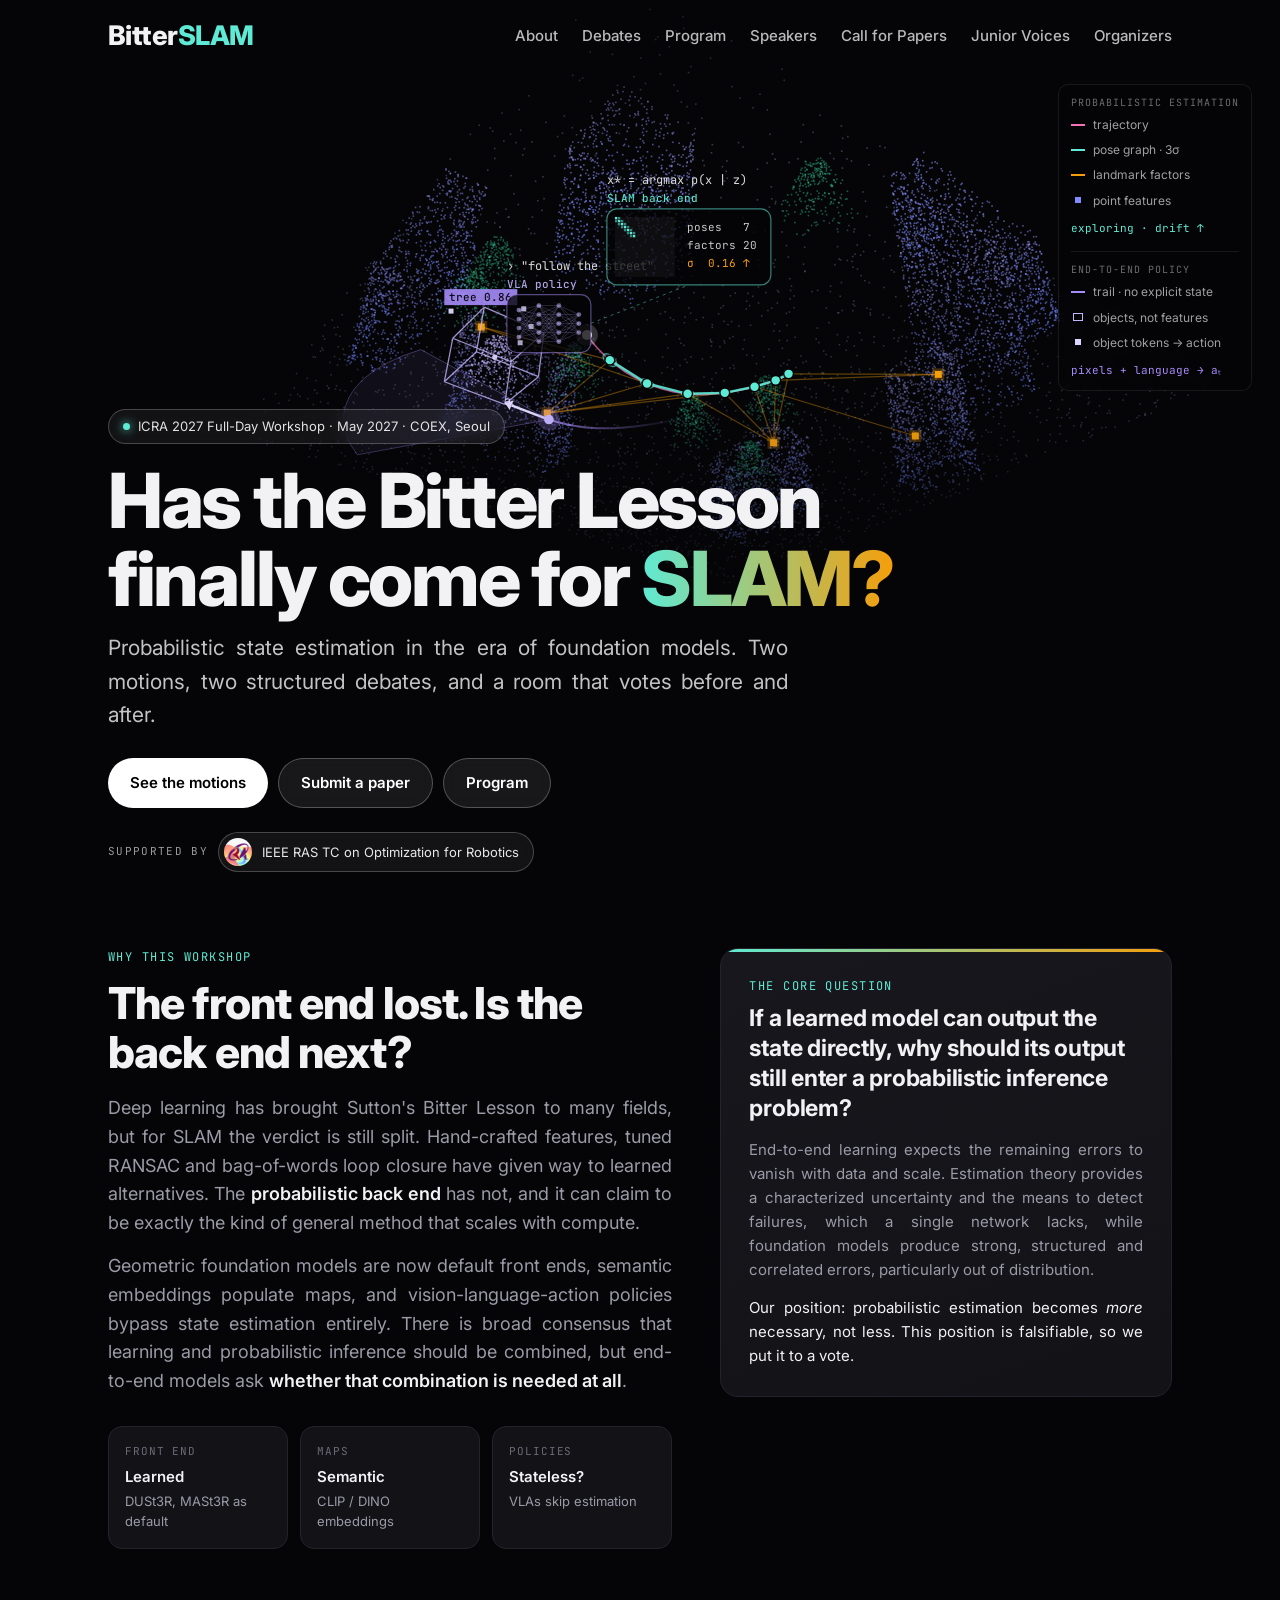
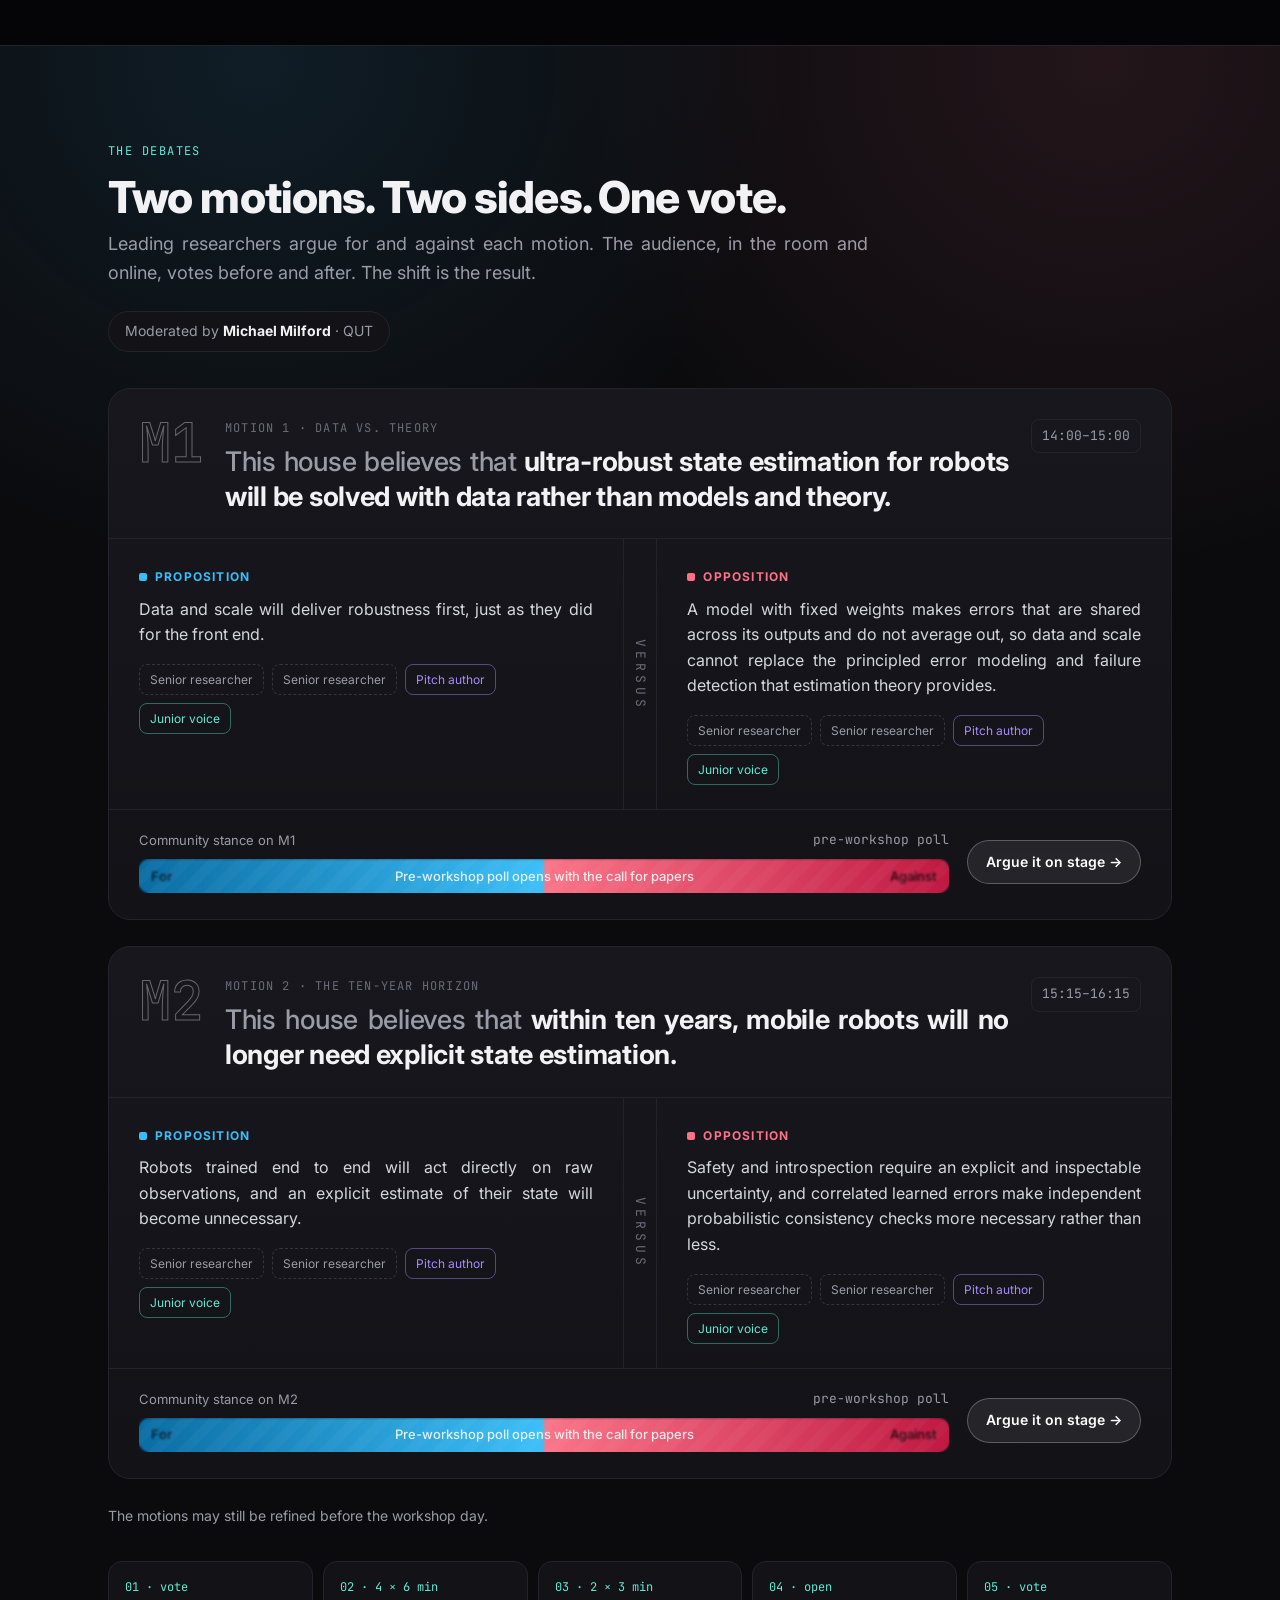
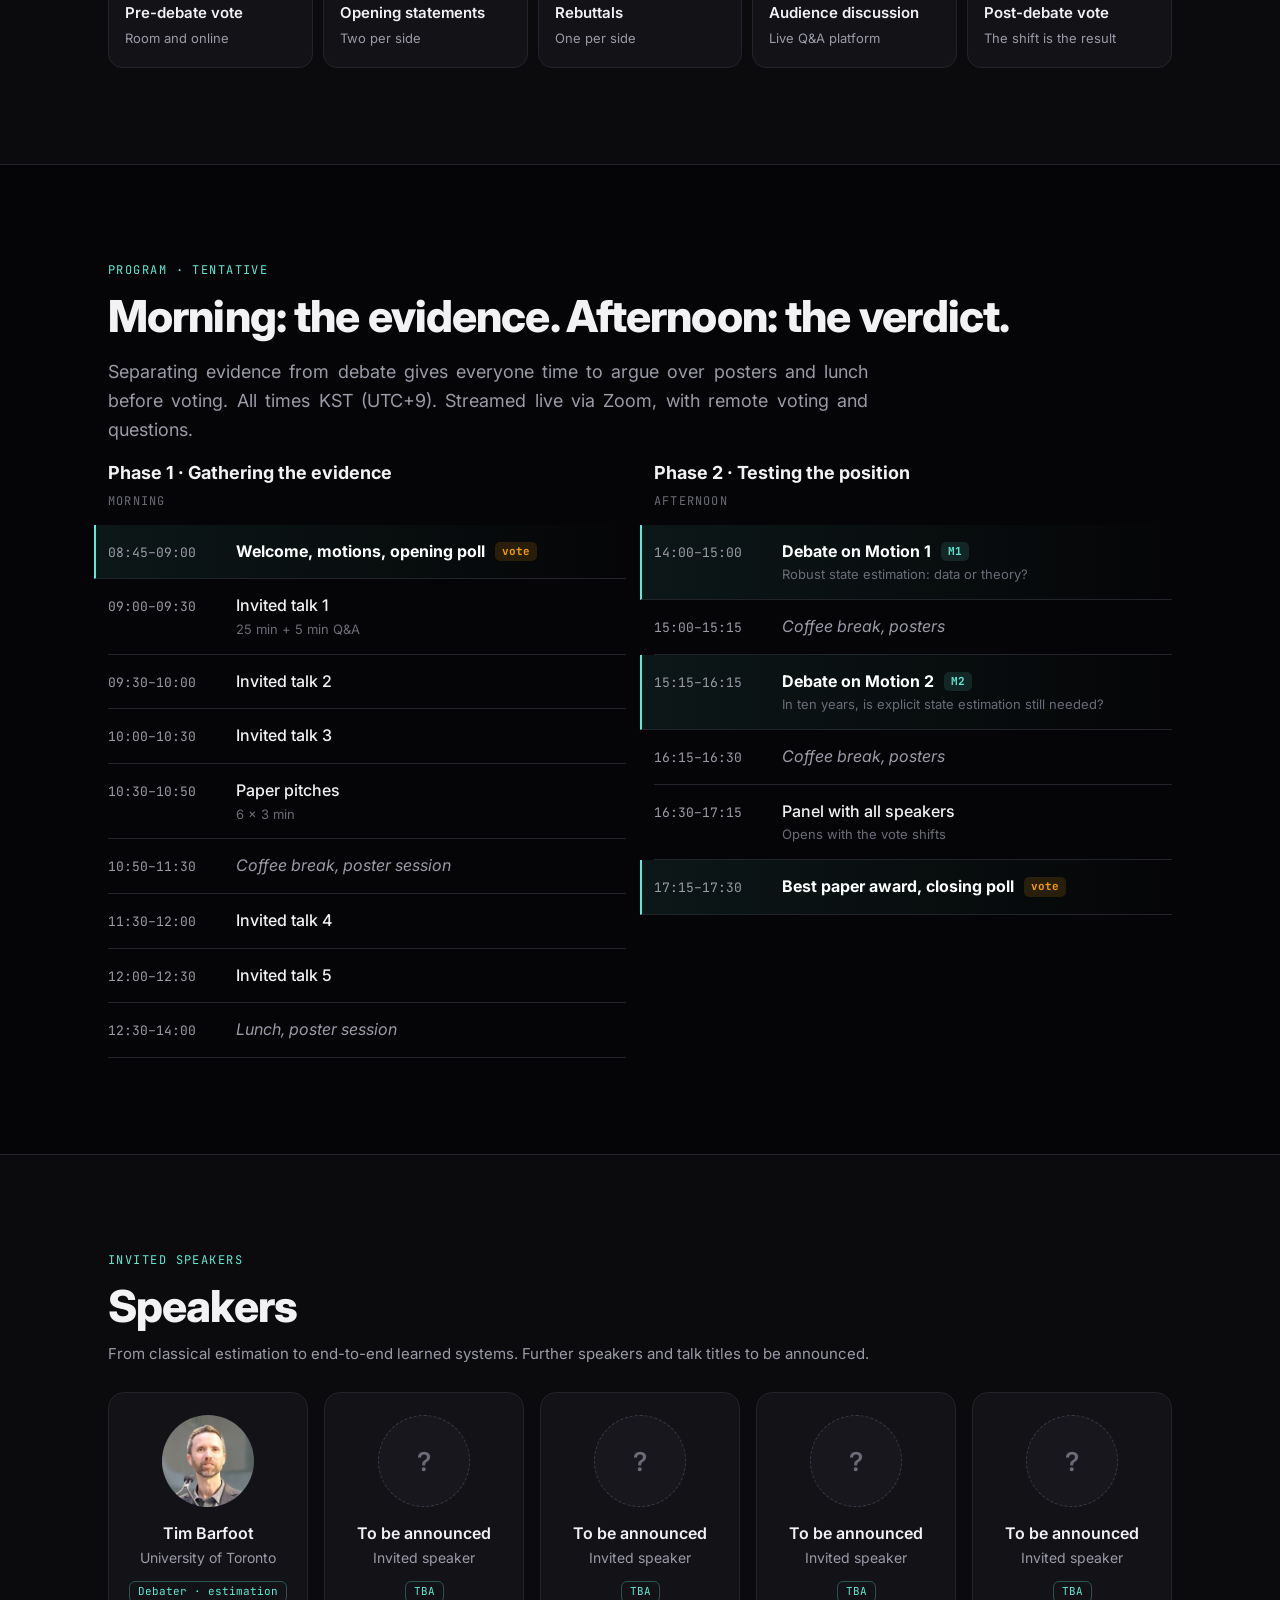
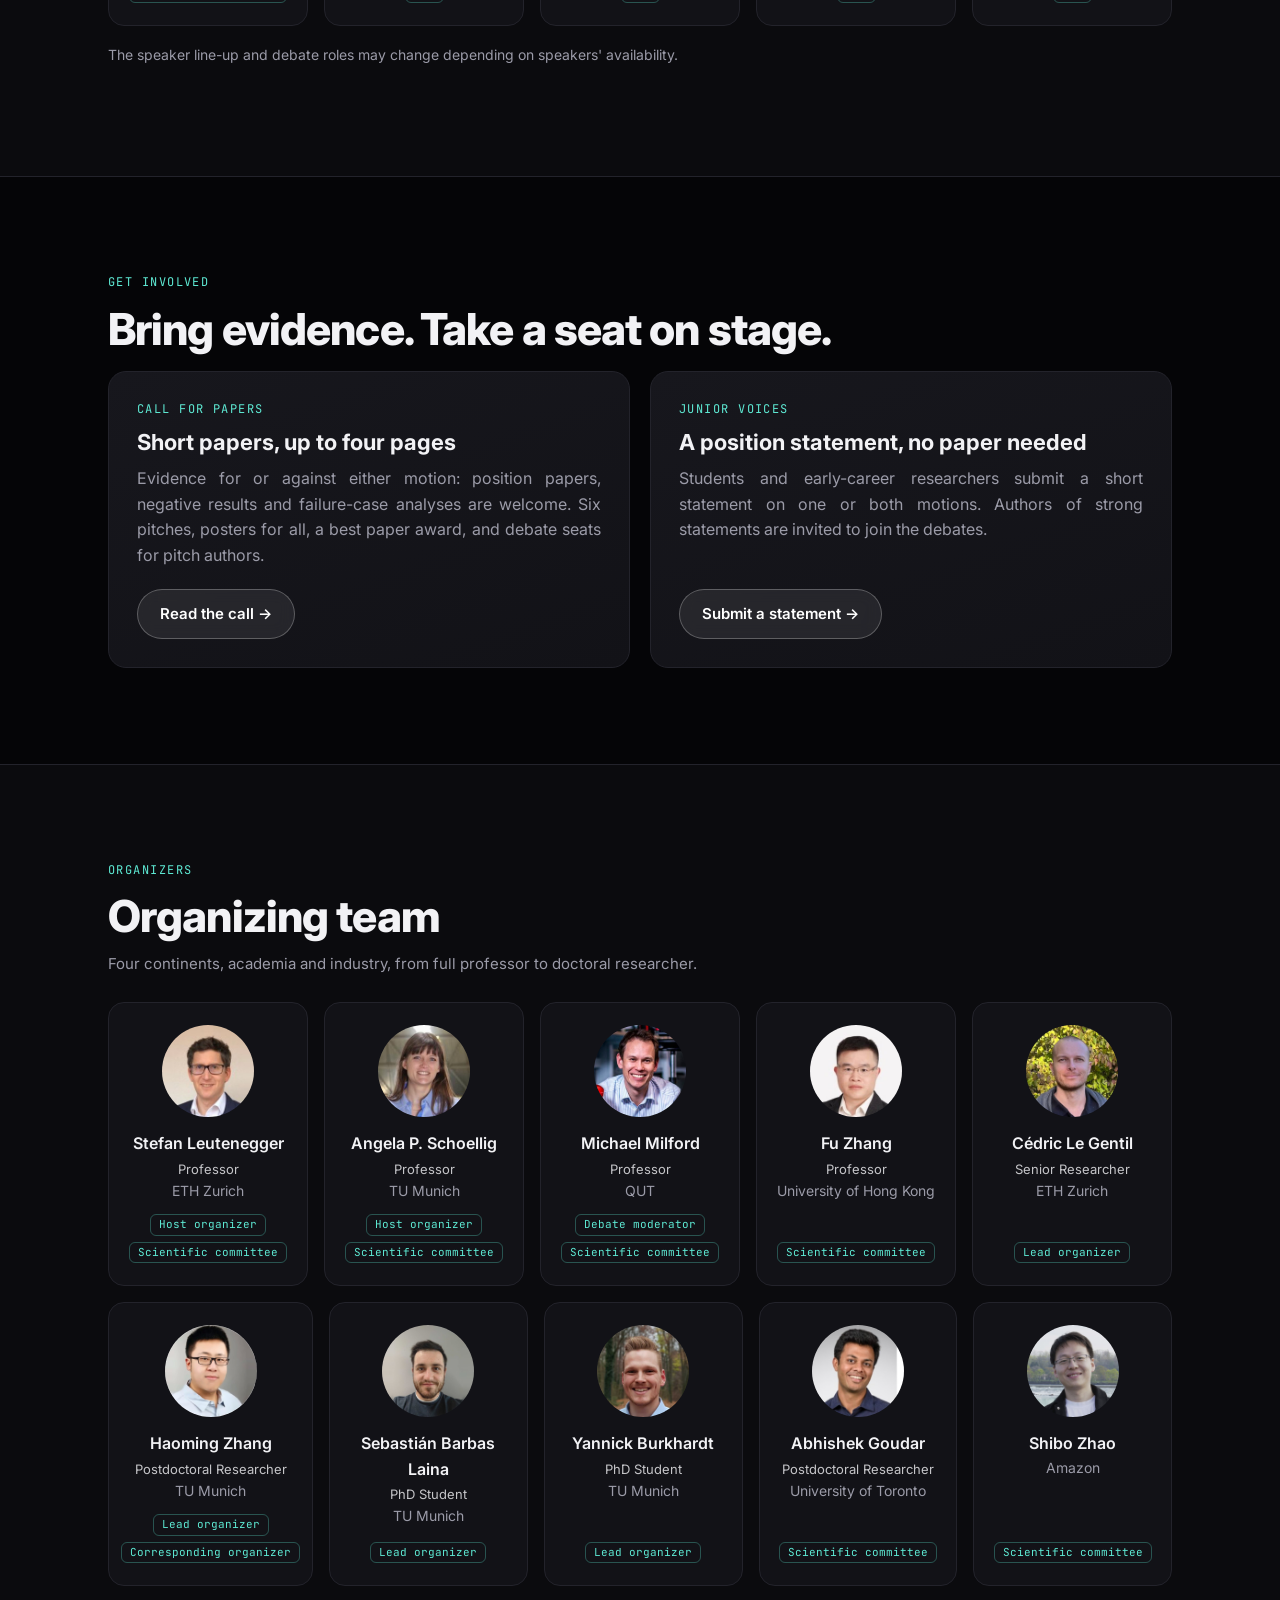
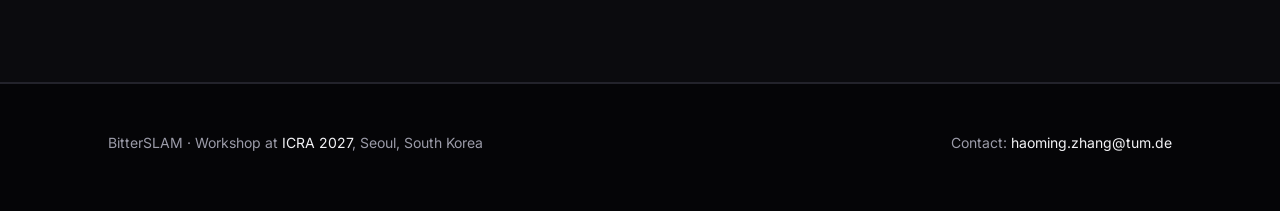
==== commit 97886aa5: "Organizers: corresponding organizer tag, Yannick's position Co-Authored-By: Claude Opus 5.5 <noreply" ====
--- a/index.html
+++ b/index.html
@@ -275,9 +275,9 @@
       <div class="person"><img class="avatar" src="resources/avatars/cedric_le_gentil.jpg" alt="Cédric Le Gentil"><div class="nm">Cédric Le Gentil</div><div class="pos">Senior Researcher</div><div class="af">ETH Zurich</div><span class="role">Lead organizer</span></div>
     </div>
     <div class="people org-row reveal">
-      <div class="person"><img class="avatar" src="resources/avatars/haoming_zhang.jpg" alt="Haoming Zhang"><div class="nm">Haoming Zhang</div><div class="pos">Postdoctoral Researcher</div><div class="af">TU Munich</div><span class="role">Lead organizer</span></div>
+      <div class="person"><img class="avatar" src="resources/avatars/haoming_zhang.jpg" alt="Haoming Zhang"><div class="nm">Haoming Zhang</div><div class="pos">Postdoctoral Researcher</div><div class="af">TU Munich</div><div class="roles"><span class="role">Lead organizer</span><span class="role">Corresponding organizer</span></div></div>
       <div class="person"><img class="avatar" src="resources/avatars/sebastian_barbas_laina.jpg" alt="Sebastián Barbas Laina"><div class="nm">Sebastián Barbas Laina</div><div class="pos">PhD Student</div><div class="af">TU Munich</div><span class="role">Lead organizer</span></div>
-      <div class="person"><img class="avatar" src="resources/avatars/yannick_burkhardt.jpg" alt="Yannick Burkhardt"><div class="nm">Yannick Burkhardt</div><div class="af">TU Munich</div><span class="role">Lead organizer</span></div>
+      <div class="person"><img class="avatar" src="resources/avatars/yannick_burkhardt.jpg" alt="Yannick Burkhardt"><div class="nm">Yannick Burkhardt</div><div class="pos">PhD Student</div><div class="af">TU Munich</div><span class="role">Lead organizer</span></div>
       <div class="person"><img class="avatar" src="resources/avatars/abhishek_goudar.jpg" alt="Abhishek Goudar"><div class="nm">Abhishek Goudar</div><div class="pos">Postdoctoral Researcher</div><div class="af">University of Toronto</div><span class="role">Scientific committee</span></div>
       <div class="person"><img class="avatar" src="resources/avatars/shibo_zhao.jpg" alt="Shibo Zhao"><div class="nm">Shibo Zhao</div><div class="af">Amazon</div><span class="role">Scientific committee</span></div>
     </div>
--- a/assets/site.css
+++ b/assets/site.css
@@ -158,7 +158,7 @@
 
   /* People */
   .people { display: grid; grid-template-columns: repeat(auto-fill, minmax(190px, 1fr)); gap: 16px; }
-  .person { background: var(--card); border: 1px solid var(--line); border-radius: 16px; padding: 22px 18px; text-align: center; transition: border-color .2s, transform .2s; display: flex; flex-direction: column; align-items: center; }
+  .person { background: var(--card); border: 1px solid var(--line); border-radius: 16px; padding: 22px 12px; text-align: center; transition: border-color .2s, transform .2s; display: flex; flex-direction: column; align-items: center; }
   .person:hover { border-color: #3a3a46; transform: translateY(-2px); }
   .avatar { width: 92px; height: 92px; border-radius: 50%; margin: 0 auto 14px; display: grid; place-items: center; font-weight: 700; font-size: 26px; color: #fff; object-fit: cover; }
   .person .nm { font-weight: 600; }
@@ -168,7 +168,7 @@
   /* Organizers: fixed five columns on wide screens so each row stays a row */
   @media (min-width: 1000px) { .people.org-row { grid-template-columns: repeat(5, 1fr); } }
   .people.org-row + .people.org-row { margin-top: 16px; }
-  .person .role { display: inline-block; margin-top: auto; font-size: 11px; font-family: "JetBrains Mono", monospace; color: var(--teal); border: 1px solid rgba(94,234,212,.3); border-radius: 6px; padding: 1px 8px; }
+  .person .role { display: inline-block; margin-top: auto; font-size: 11px; font-family: "JetBrains Mono", monospace; color: var(--teal); border: 1px solid rgba(94,234,212,.3); border-radius: 6px; padding: 1px 8px; white-space: nowrap; }
   .person .roles { margin-top: auto; display: flex; flex-wrap: wrap; justify-content: center; gap: 6px; }
   .person .roles .role { margin-top: 0; }
   .subhead { font-size: 15px; color: var(--muted); margin: -6px 0 26px; }
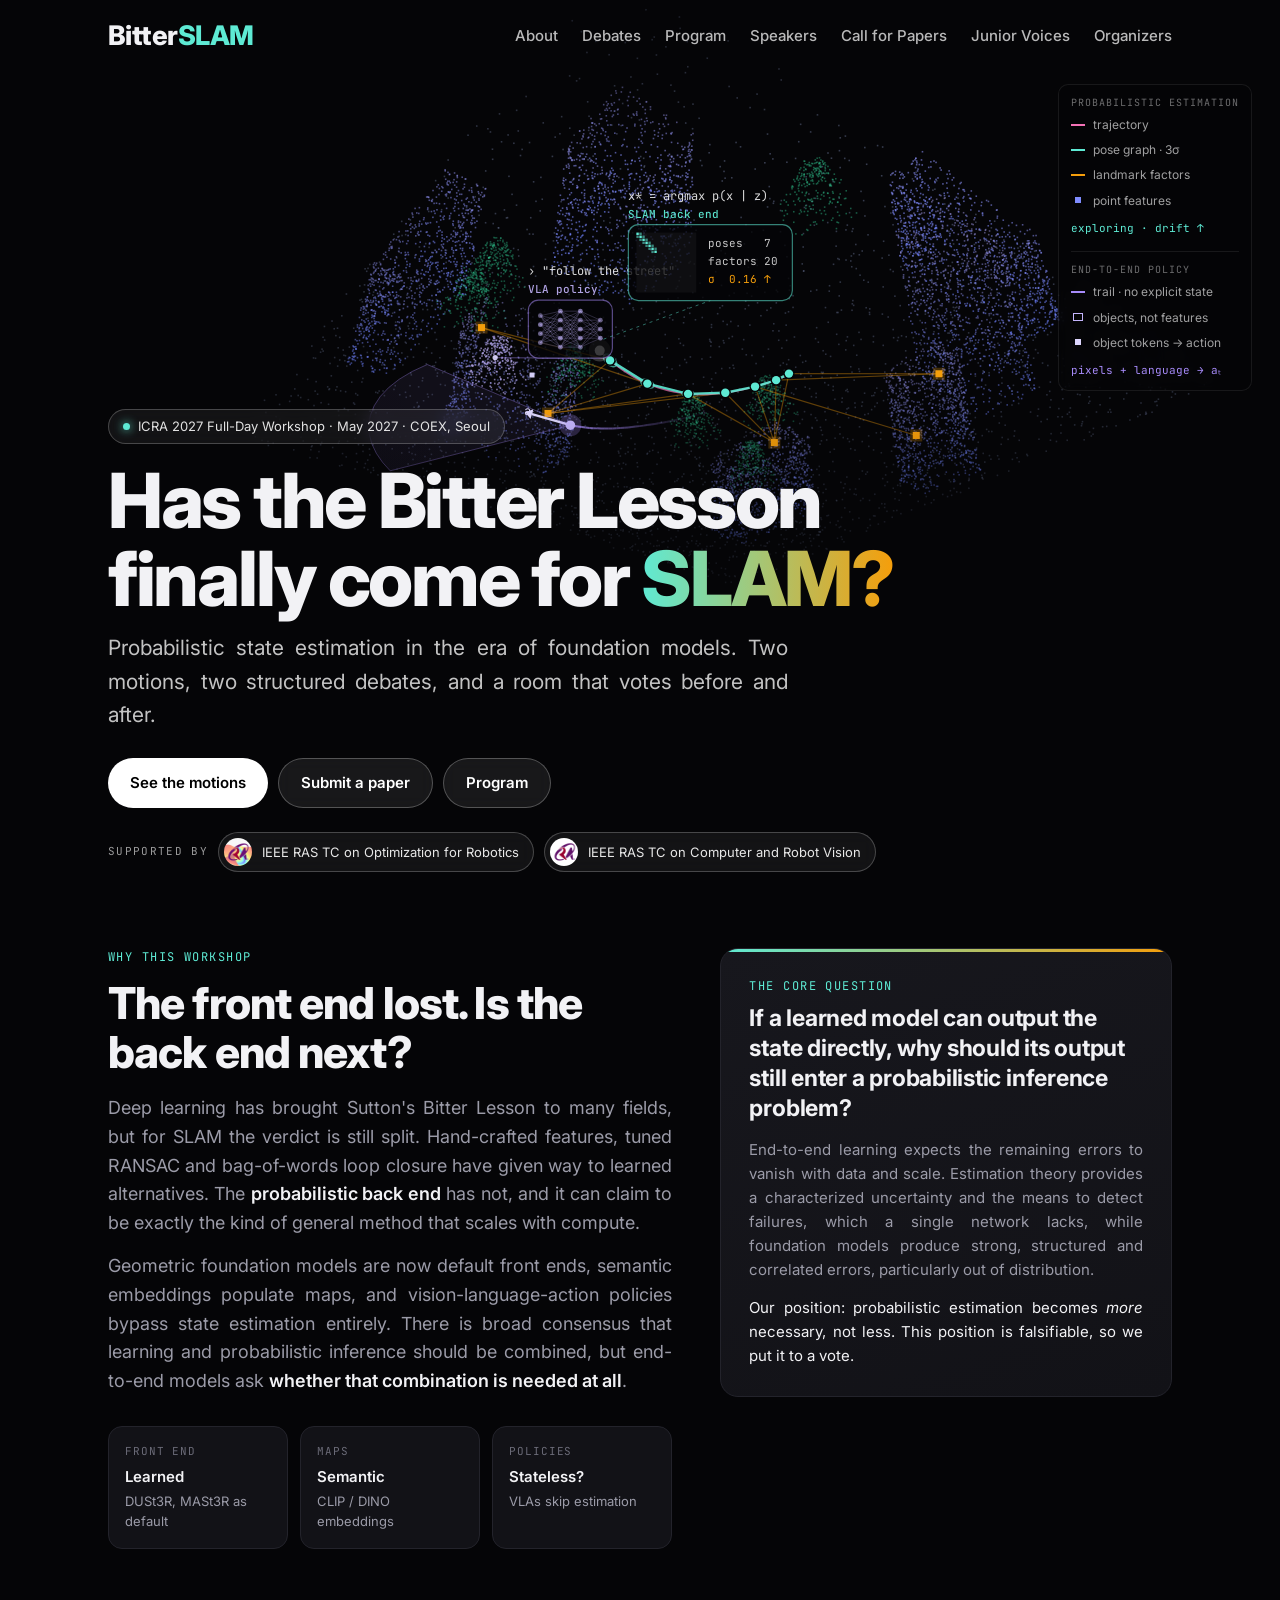
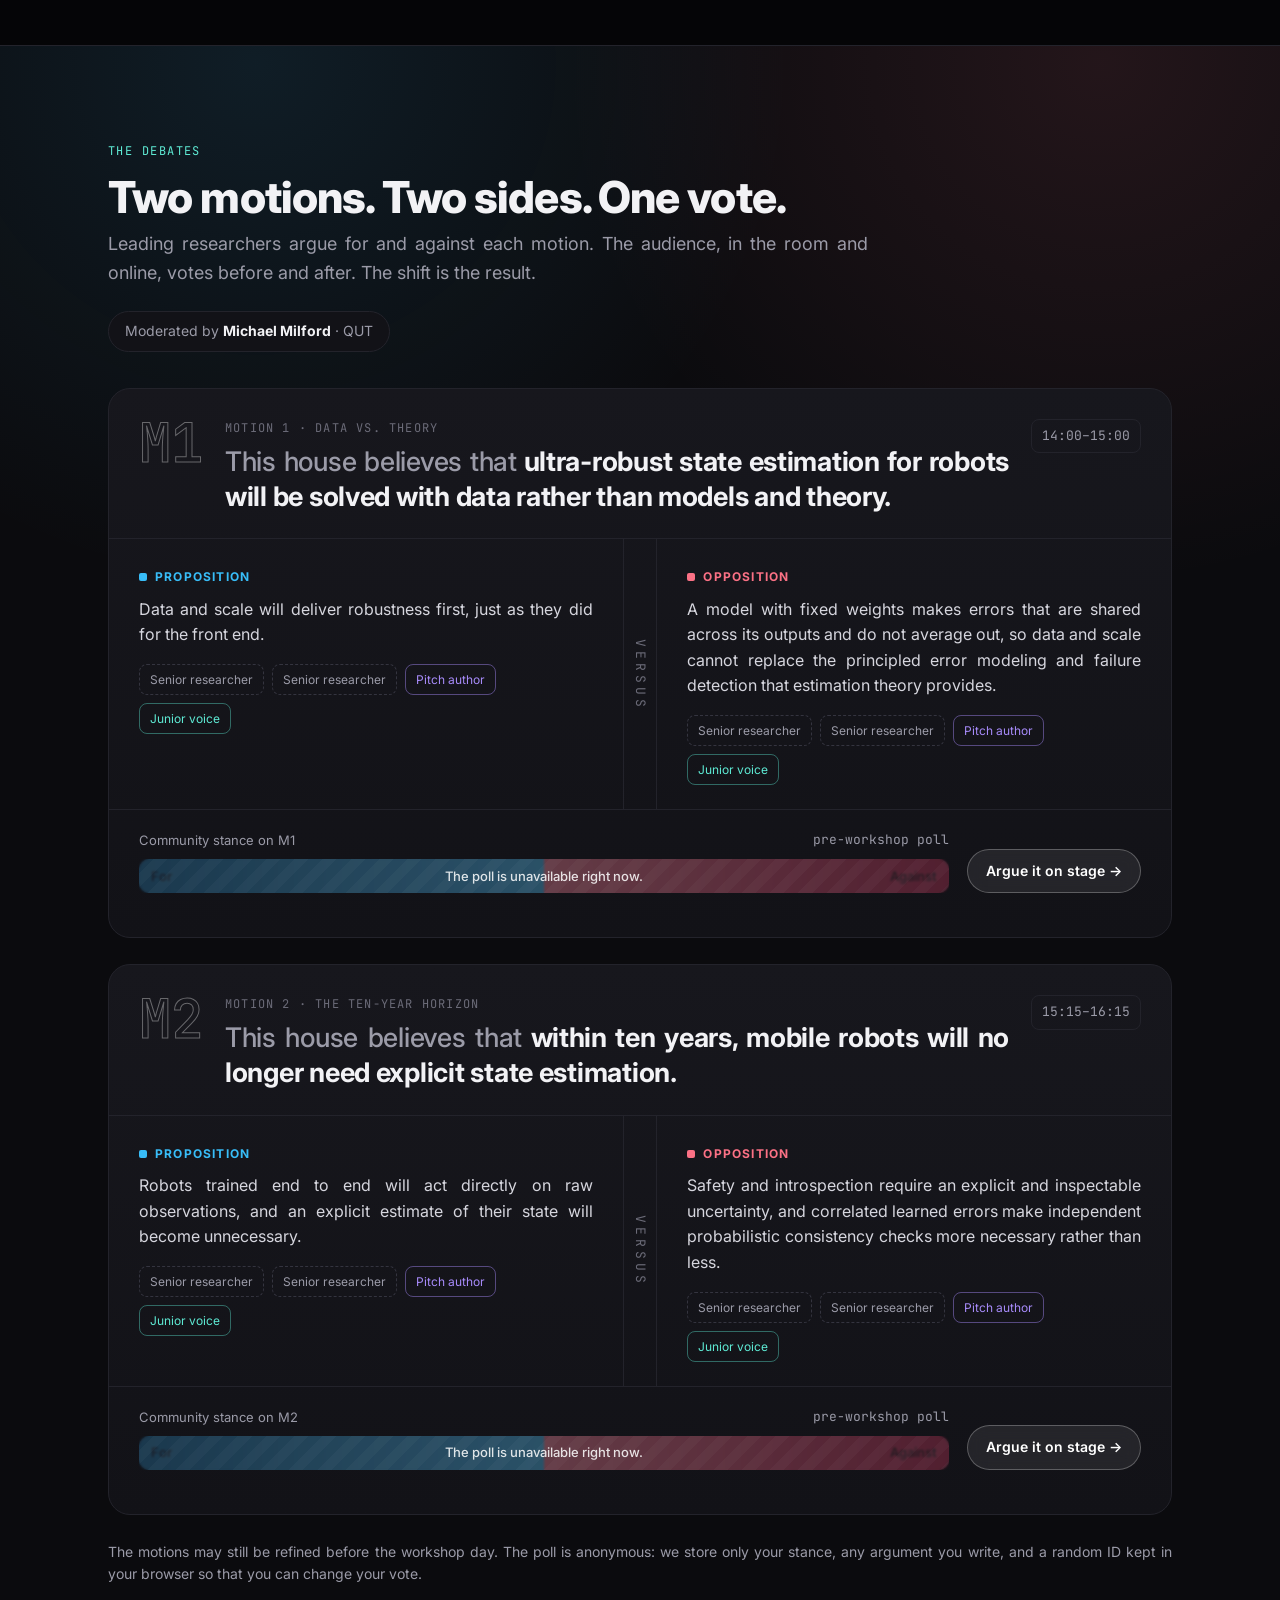
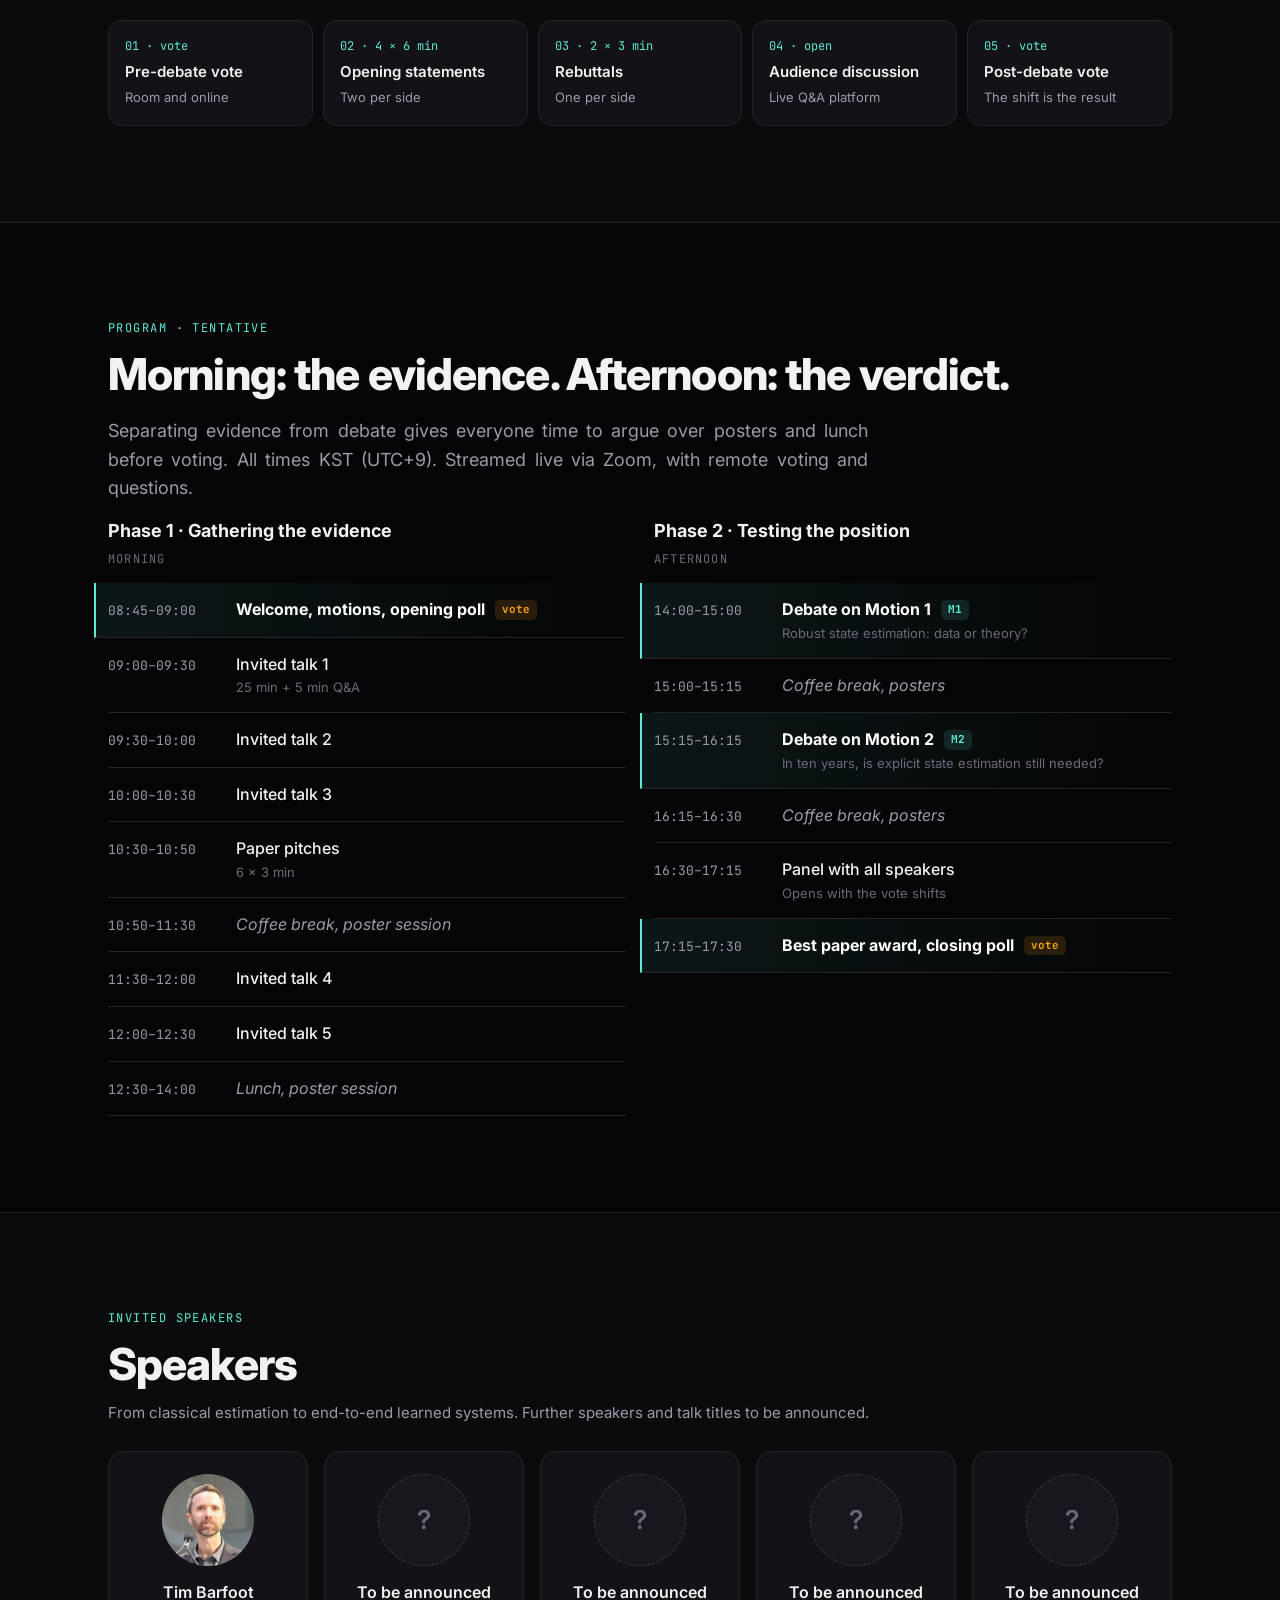
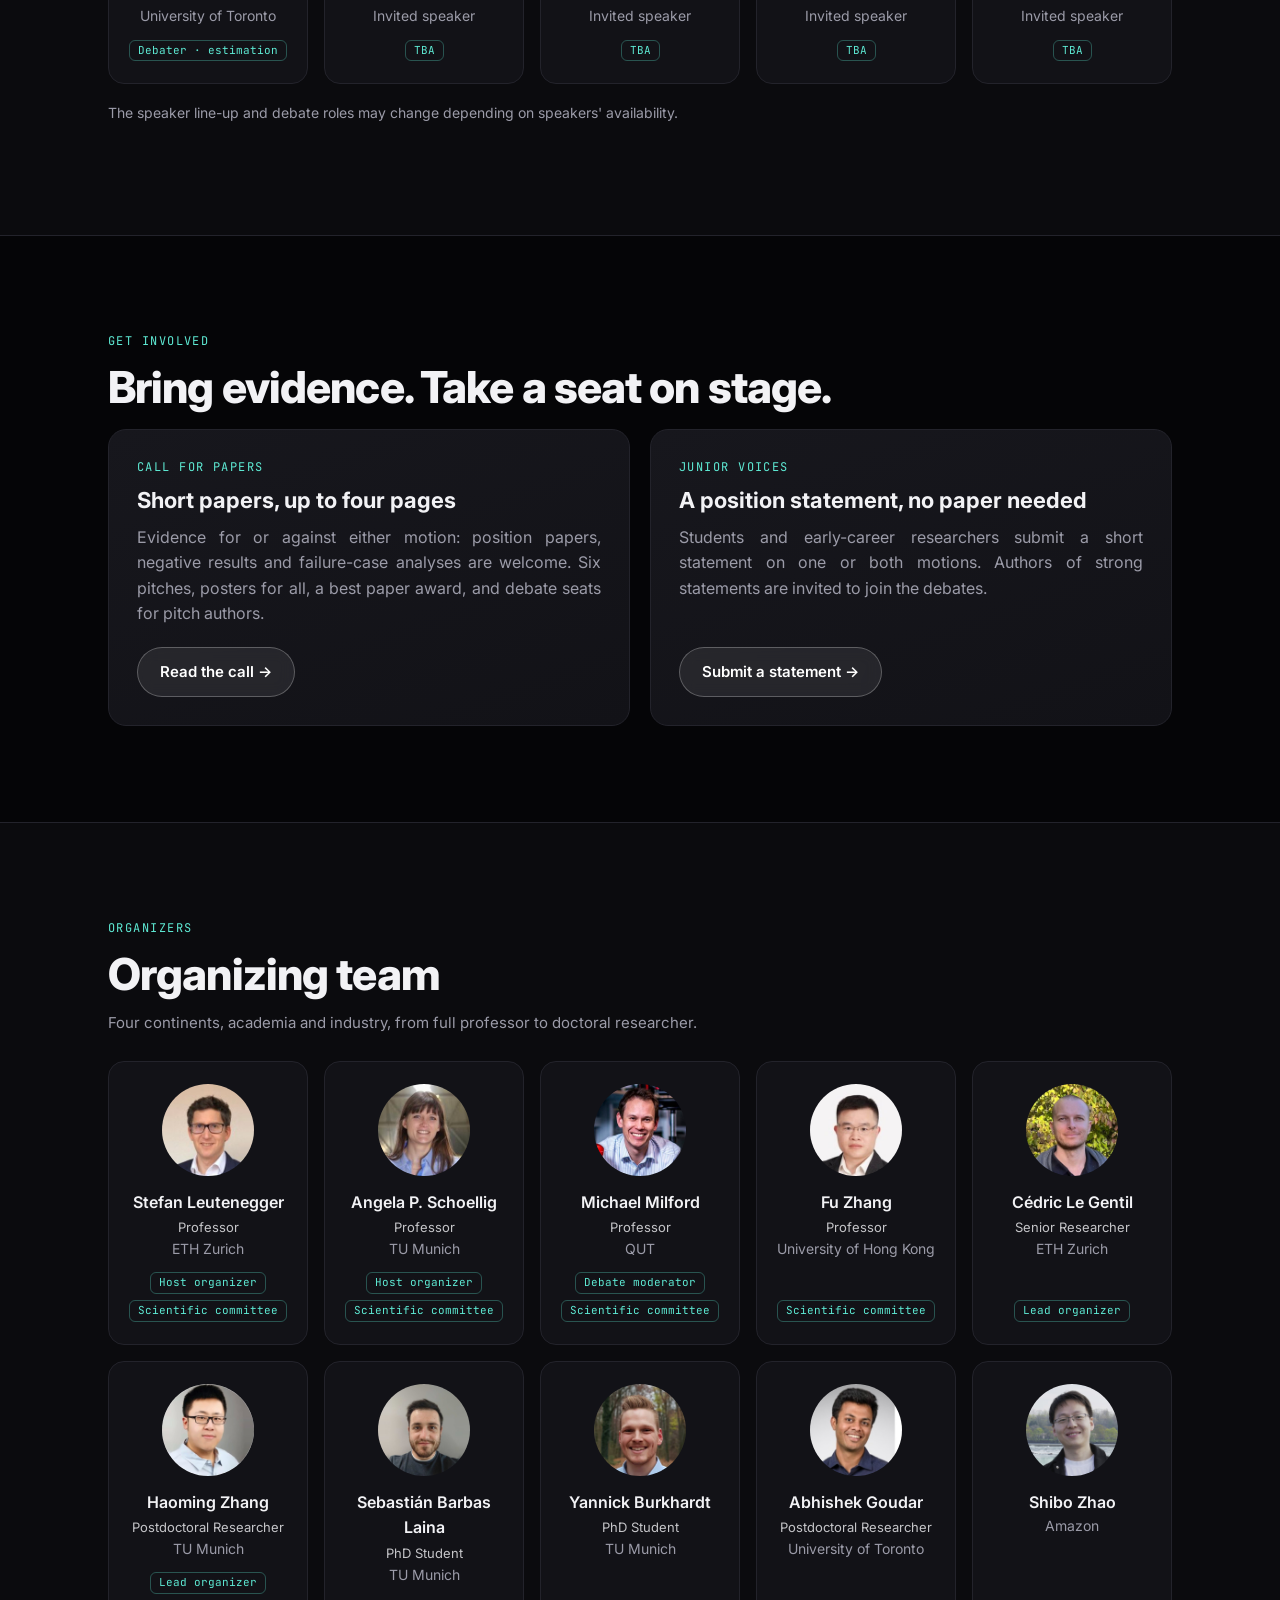
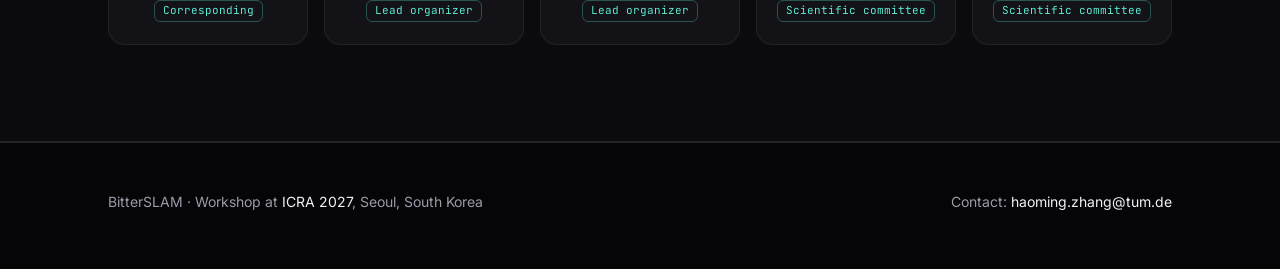
==== commit ca65ee49: "Pre-workshop poll, CRV TC support, shorter corresponding tag The motion cards now take live For/Unde" ====
--- a/index.html
+++ b/index.html
@@ -59,9 +59,7 @@
       <div class="hero-tcs">
         <span class="lbl">Supported by</span>
         <a class="tc-chip" href="https://www.tcoptrob.org/" target="_blank" rel="noopener"><img src="resources/logos/tc_optrob.jpg" alt="">IEEE RAS TC on Optimization for Robotics</a>
-        <!-- Pending: uncomment once the TC on Computer & Robot Vision confirms its support
         <a class="tc-chip" href="https://ieee-ras-crv.github.io/" target="_blank" rel="noopener"><img src="resources/logos/tc_crv.jpg" alt="">IEEE RAS TC on Computer and Robot Vision</a>
-        -->
       </div>
     </div>
   </div>
@@ -126,10 +124,19 @@
           <div class="seats"><span class="seat">Senior researcher</span><span class="seat">Senior researcher</span><span class="seat paper">Pitch author</span><span class="seat junior">Junior voice</span></div>
         </div>
       </div>
-      <div class="poll">
+      <div class="poll" data-motion="m1">
         <div>
-          <div class="lbl"><span>Community stance on M1</span><span class="mono">pre-workshop poll</span></div>
-          <div class="bar pending"><div class="p" style="width:50%">For</div><div class="o" style="width:50%">Against</div></div>
+          <div class="lbl"><span>Community stance on M1</span><span class="mono poll-n">pre-workshop poll</span></div>
+          <div class="bar pending" data-msg="Loading the poll…"><div class="p" style="width:50%">For</div><div class="u" style="width:0"></div><div class="o" style="width:50%">Against</div></div>
+          <div class="vote-row" hidden>
+            <span class="vote-q">Where do you stand?</span>
+            <button type="button" data-stance="for">For</button><button type="button" data-stance="undecided">Undecided</button><button type="button" data-stance="against">Against</button>
+          </div>
+          <form class="vote-arg" hidden>
+            <textarea name="argument" rows="3" maxlength="600" placeholder="Your strongest argument (optional, up to 60 words). The moderator may bring it into the debate."></textarea>
+            <button type="submit" class="btn glass">Send argument</button>
+          </form>
+          <div class="vote-status" aria-live="polite"></div>
         </div>
         <a class="btn glass" href="cfp.html">Argue it on stage →</a>
       </div>
@@ -157,16 +164,25 @@
           <div class="seats"><span class="seat">Senior researcher</span><span class="seat">Senior researcher</span><span class="seat paper">Pitch author</span><span class="seat junior">Junior voice</span></div>
         </div>
       </div>
-      <div class="poll">
+      <div class="poll" data-motion="m2">
         <div>
-          <div class="lbl"><span>Community stance on M2</span><span class="mono">pre-workshop poll</span></div>
-          <div class="bar pending"><div class="p" style="width:50%">For</div><div class="o" style="width:50%">Against</div></div>
+          <div class="lbl"><span>Community stance on M2</span><span class="mono poll-n">pre-workshop poll</span></div>
+          <div class="bar pending" data-msg="Loading the poll…"><div class="p" style="width:50%">For</div><div class="u" style="width:0"></div><div class="o" style="width:50%">Against</div></div>
+          <div class="vote-row" hidden>
+            <span class="vote-q">Where do you stand?</span>
+            <button type="button" data-stance="for">For</button><button type="button" data-stance="undecided">Undecided</button><button type="button" data-stance="against">Against</button>
+          </div>
+          <form class="vote-arg" hidden>
+            <textarea name="argument" rows="3" maxlength="600" placeholder="Your strongest argument (optional, up to 60 words). The moderator may bring it into the debate."></textarea>
+            <button type="submit" class="btn glass">Send argument</button>
+          </form>
+          <div class="vote-status" aria-live="polite"></div>
         </div>
         <a class="btn glass" href="cfp.html">Argue it on stage →</a>
       </div>
     </article>
 
-    <p class="note reveal">The motions may still be refined before the workshop day.</p>
+    <p class="note reveal">The motions may still be refined before the workshop day. The poll is anonymous: we store only your stance, any argument you write, and a random ID kept in your browser so that you can change your vote.</p>
 
     <div class="format reveal">
       <div class="fstep"><div class="t">01 · vote</div><div class="n">Pre-debate vote</div><small>Room and online</small></div>
@@ -275,7 +291,7 @@
       <div class="person"><img class="avatar" src="resources/avatars/cedric_le_gentil.jpg" alt="Cédric Le Gentil"><div class="nm">Cédric Le Gentil</div><div class="pos">Senior Researcher</div><div class="af">ETH Zurich</div><span class="role">Lead organizer</span></div>
     </div>
     <div class="people org-row reveal">
-      <div class="person"><img class="avatar" src="resources/avatars/haoming_zhang.jpg" alt="Haoming Zhang"><div class="nm">Haoming Zhang</div><div class="pos">Postdoctoral Researcher</div><div class="af">TU Munich</div><div class="roles"><span class="role">Lead organizer</span><span class="role">Corresponding organizer</span></div></div>
+      <div class="person"><img class="avatar" src="resources/avatars/haoming_zhang.jpg" alt="Haoming Zhang"><div class="nm">Haoming Zhang</div><div class="pos">Postdoctoral Researcher</div><div class="af">TU Munich</div><div class="roles"><span class="role">Lead organizer</span><a class="role" href="mailto:haoming.zhang@tum.de" title="Corresponding organizer: haoming.zhang@tum.de">Corresponding</a></div></div>
       <div class="person"><img class="avatar" src="resources/avatars/sebastian_barbas_laina.jpg" alt="Sebastián Barbas Laina"><div class="nm">Sebastián Barbas Laina</div><div class="pos">PhD Student</div><div class="af">TU Munich</div><span class="role">Lead organizer</span></div>
       <div class="person"><img class="avatar" src="resources/avatars/yannick_burkhardt.jpg" alt="Yannick Burkhardt"><div class="nm">Yannick Burkhardt</div><div class="pos">PhD Student</div><div class="af">TU Munich</div><span class="role">Lead organizer</span></div>
       <div class="person"><img class="avatar" src="resources/avatars/abhishek_goudar.jpg" alt="Abhishek Goudar"><div class="nm">Abhishek Goudar</div><div class="pos">Postdoctoral Researcher</div><div class="af">University of Toronto</div><span class="role">Scientific committee</span></div>
@@ -294,6 +310,7 @@
 </footer>
 
 <script src="assets/site.js"></script>
+<script src="assets/poll.js"></script>
 <script>
 // ---------- Hero: point cloud + factor graph + loop closure ----------
 (function () {
--- a/assets/site.css
+++ b/assets/site.css
@@ -129,7 +129,25 @@
   .bar { height: 34px; border-radius: 10px; overflow: hidden; display: flex; background: #1c1c23; font-size: 13px; font-weight: 600; position: relative; }
   .bar .p { background: linear-gradient(90deg, #0369a1, var(--prop)); display: flex; align-items: center; padding-left: 12px; color: #021a2b; transition: width 1.4s cubic-bezier(.2,.8,.2,1); }
   .bar .o { background: linear-gradient(90deg, var(--opp), #be123c); display: flex; align-items: center; justify-content: flex-end; padding-right: 12px; color: #2b0510; transition: width 1.4s cubic-bezier(.2,.8,.2,1); }
-  .bar.pending::after { content: "Pre-workshop poll opens with the call for papers"; position: absolute; inset: 0; display: grid; place-items: center; color: rgba(255,255,255,.85); font-weight: 500; font-size: 13px; background: repeating-linear-gradient(135deg, rgba(255,255,255,.03) 0 10px, rgba(255,255,255,.06) 10px 20px); backdrop-filter: blur(1px); }
+  .bar.pending::after { content: attr(data-msg); position: absolute; inset: 0; display: grid; place-items: center; color: rgba(255,255,255,.85); font-weight: 500; font-size: 13px; background: repeating-linear-gradient(135deg, rgba(255,255,255,.03) 0 10px, rgba(255,255,255,.06) 10px 20px); backdrop-filter: blur(1px); }
+  .bar.pending .p, .bar.pending .o { opacity: .3; }
+  .bar .u { background: #3a3a46; display: flex; align-items: center; justify-content: center; color: rgba(255,255,255,.75); overflow: hidden; transition: width 1.4s cubic-bezier(.2,.8,.2,1); }
+  .bar .p, .bar .o, .bar .u { white-space: nowrap; overflow: hidden; }
+  [hidden] { display: none !important; }
+  .vote-row { display: flex; flex-wrap: wrap; align-items: center; gap: 8px; margin-top: 12px; }
+  .vote-row .vote-q { font-size: 13px; color: var(--muted); margin-right: 4px; }
+  .vote-row button { font: inherit; font-size: 13px; font-weight: 600; padding: 6px 14px; border-radius: 8px; cursor: pointer; background: transparent; color: var(--ink); border: 1px solid var(--line); transition: border-color .2s, background .2s; }
+  .vote-row button:hover { border-color: #4a4a58; }
+  .vote-row button[data-stance="for"].on { background: var(--prop); border-color: var(--prop); color: #021a2b; }
+  .vote-row button[data-stance="against"].on { background: var(--opp); border-color: var(--opp); color: #2b0510; }
+  .vote-row button[data-stance="undecided"].on { background: #3a3a46; border-color: #5a5a68; }
+  .vote-row button:disabled { opacity: .6; cursor: default; }
+  .vote-arg { display: flex; gap: 8px; margin-top: 10px; align-items: flex-start; }
+  .vote-arg textarea { flex: 1; font: inherit; font-size: 13px; color: var(--ink); background: #1c1c23; border: 1px solid var(--line); border-radius: 8px; padding: 8px 10px; resize: vertical; }
+  .vote-arg .btn { white-space: nowrap; }
+  @media (max-width: 560px) { .vote-arg { flex-direction: column; align-items: stretch; } .vote-row .vote-q { flex-basis: 100%; } }
+  .vote-status { font-size: 12px; color: var(--muted); margin-top: 6px; min-height: 1em; }
+  .vote-status.err { color: var(--opp); }
   .poll .btn { padding: 10px 18px; font-size: 14px; }
 
   .format { display: grid; grid-template-columns: repeat(5, 1fr); gap: 10px; margin-top: 34px; }
@@ -166,11 +184,13 @@
   .person .af { color: var(--muted); font-size: 14px; margin-bottom: 12px; }
   .person .pos { color: var(--ink); opacity: .8; font-size: 13px; margin-top: 2px; }
   /* Organizers: fixed five columns on wide screens so each row stays a row */
-  @media (min-width: 1000px) { .people.org-row { grid-template-columns: repeat(5, 1fr); } }
+  @media (min-width: 1000px) { .people.org-row { grid-template-columns: repeat(5, minmax(0, 1fr)); } }
   .people.org-row + .people.org-row { margin-top: 16px; }
   .person .role { display: inline-block; margin-top: auto; font-size: 11px; font-family: "JetBrains Mono", monospace; color: var(--teal); border: 1px solid rgba(94,234,212,.3); border-radius: 6px; padding: 1px 8px; white-space: nowrap; }
   .person .roles { margin-top: auto; display: flex; flex-wrap: wrap; justify-content: center; gap: 6px; }
   .person .roles .role { margin-top: 0; }
+  .person a.role { text-decoration: none; }
+  .person a.role:hover { background: rgba(94,234,212,.1); }
   .subhead { font-size: 15px; color: var(--muted); margin: -6px 0 26px; }
 
   /* CfP */
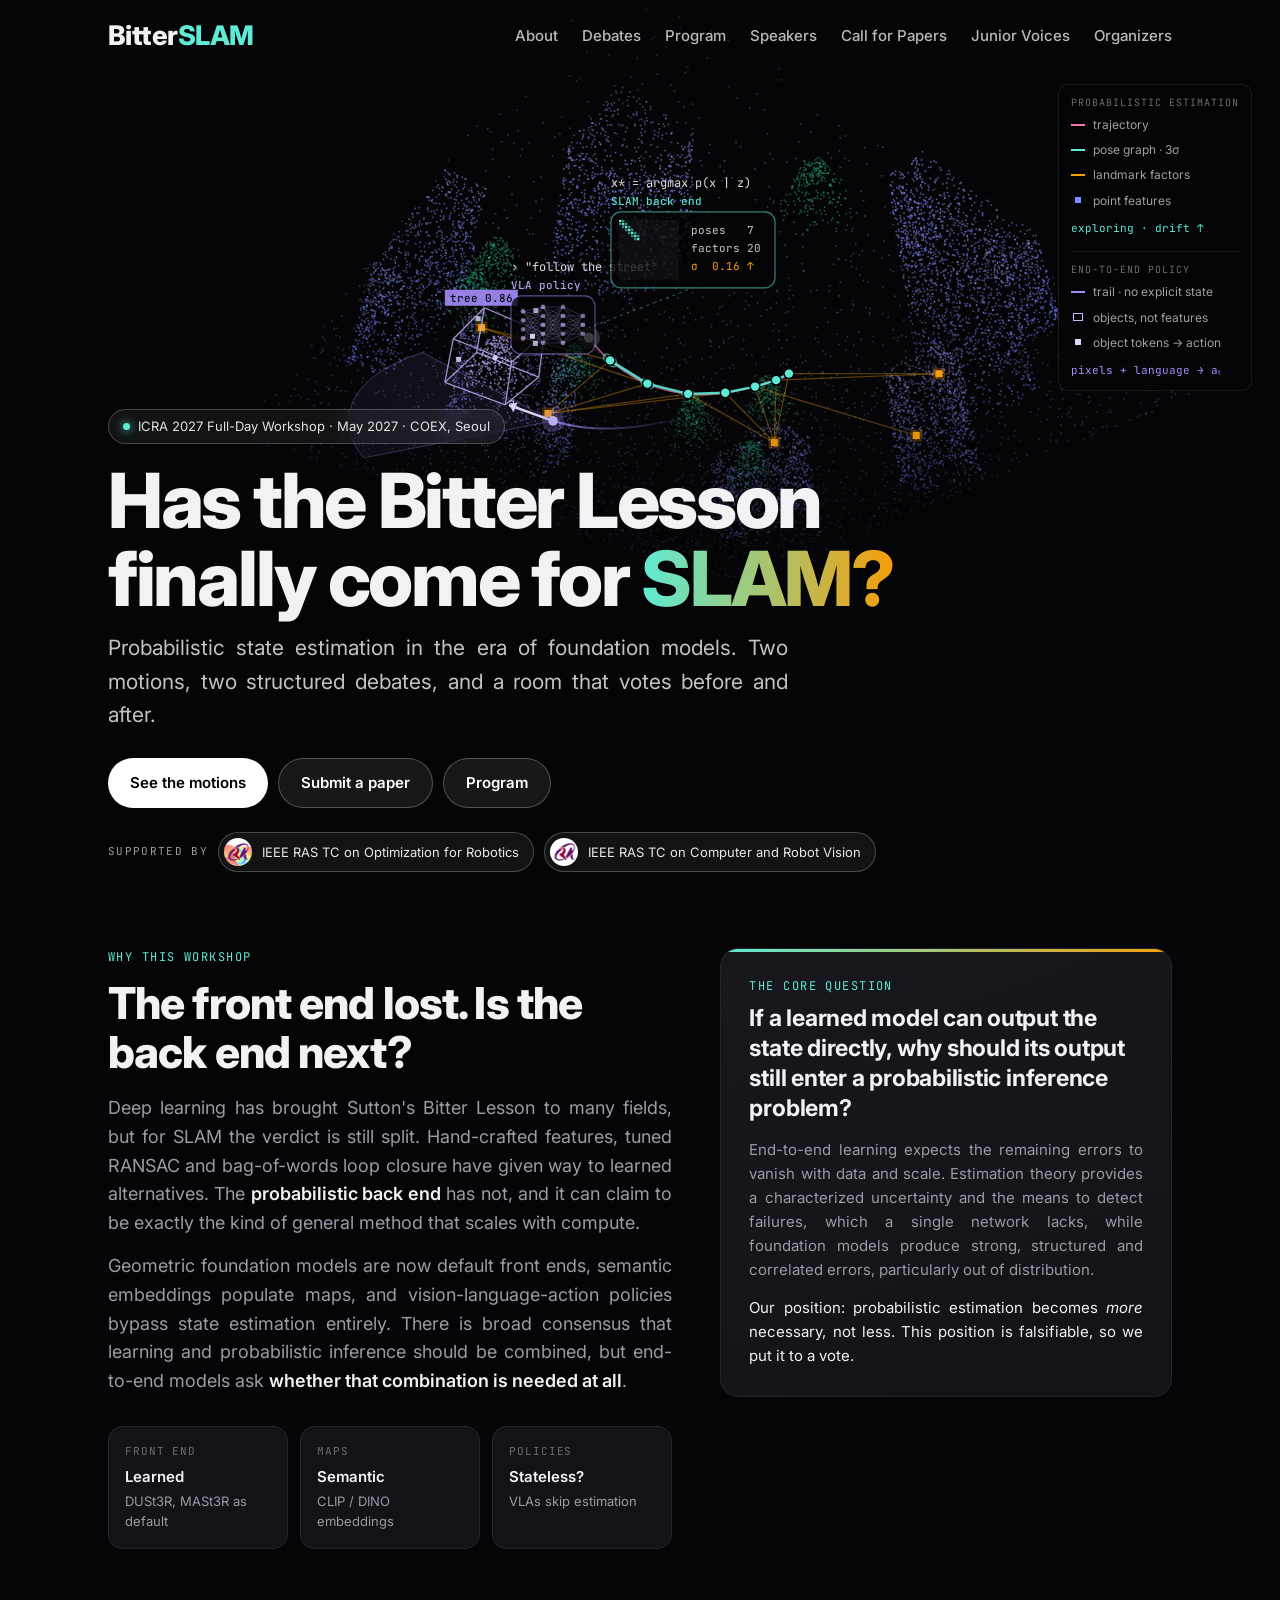
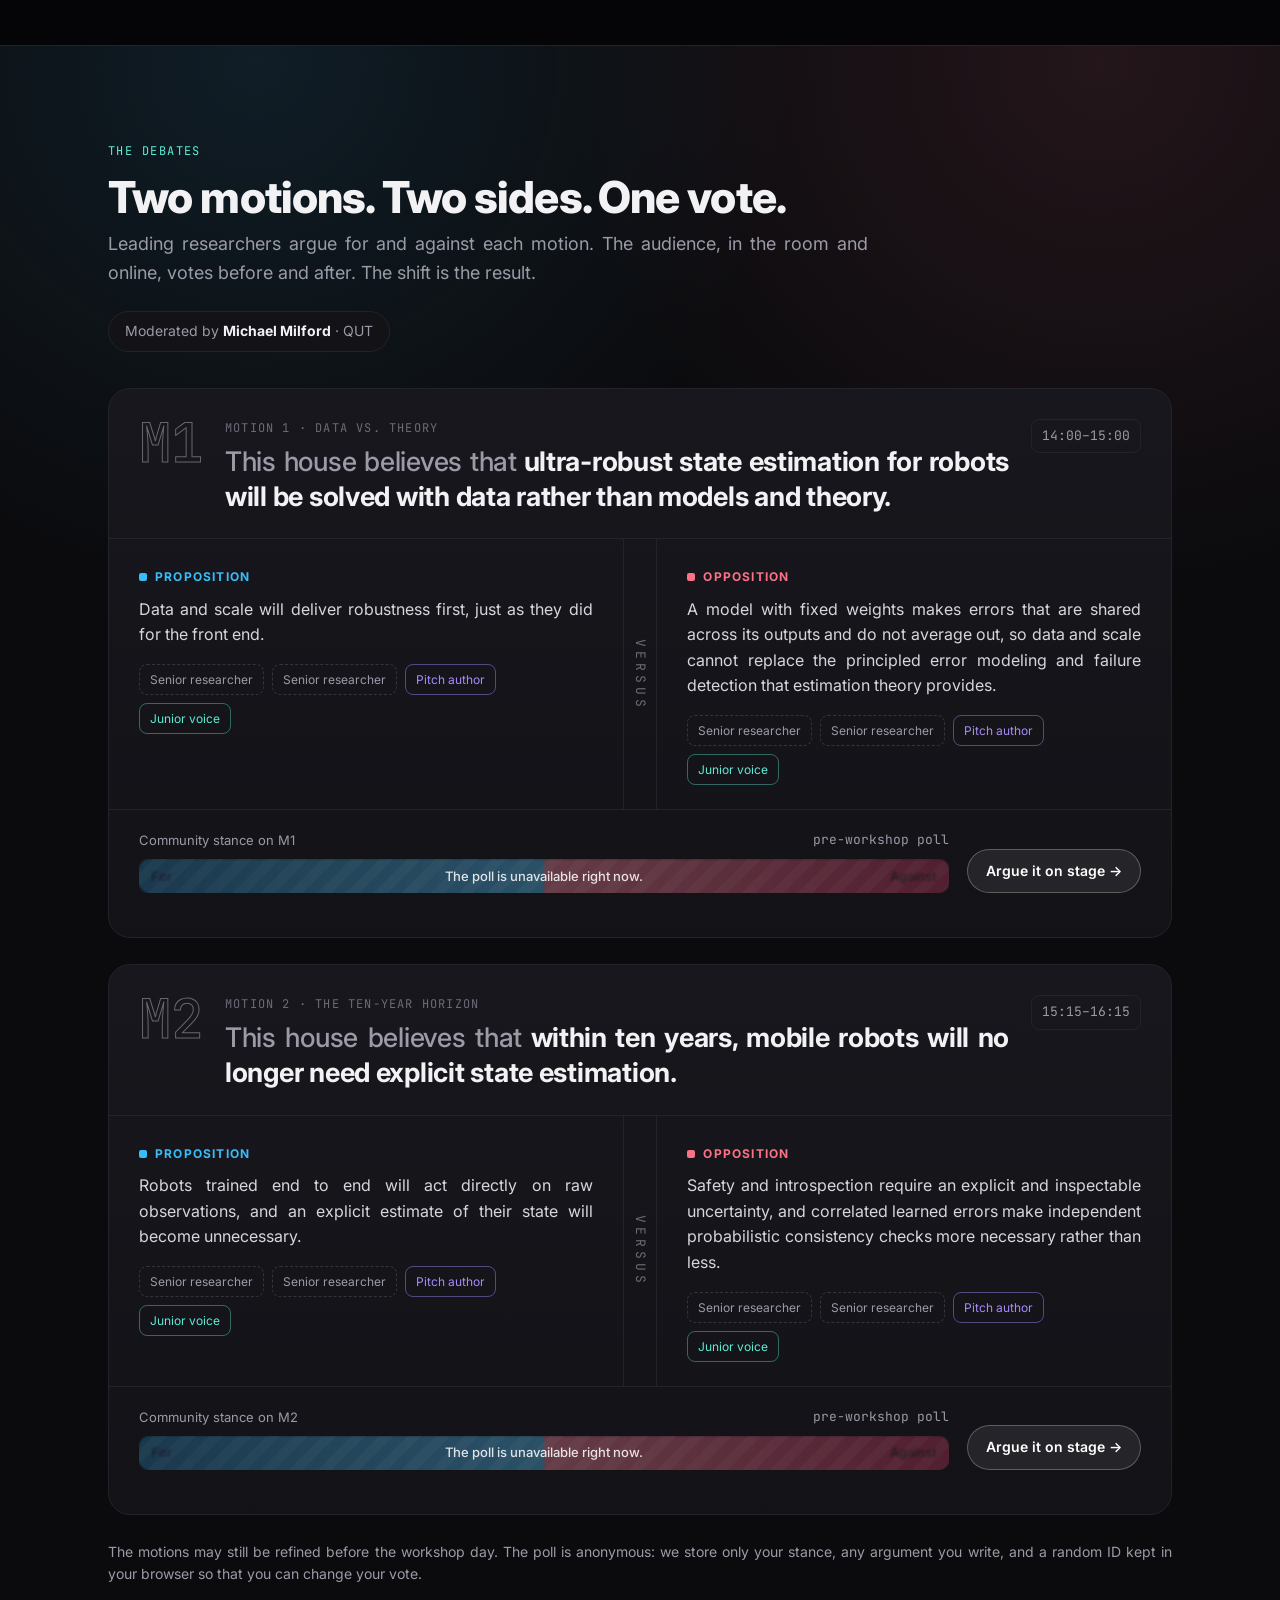
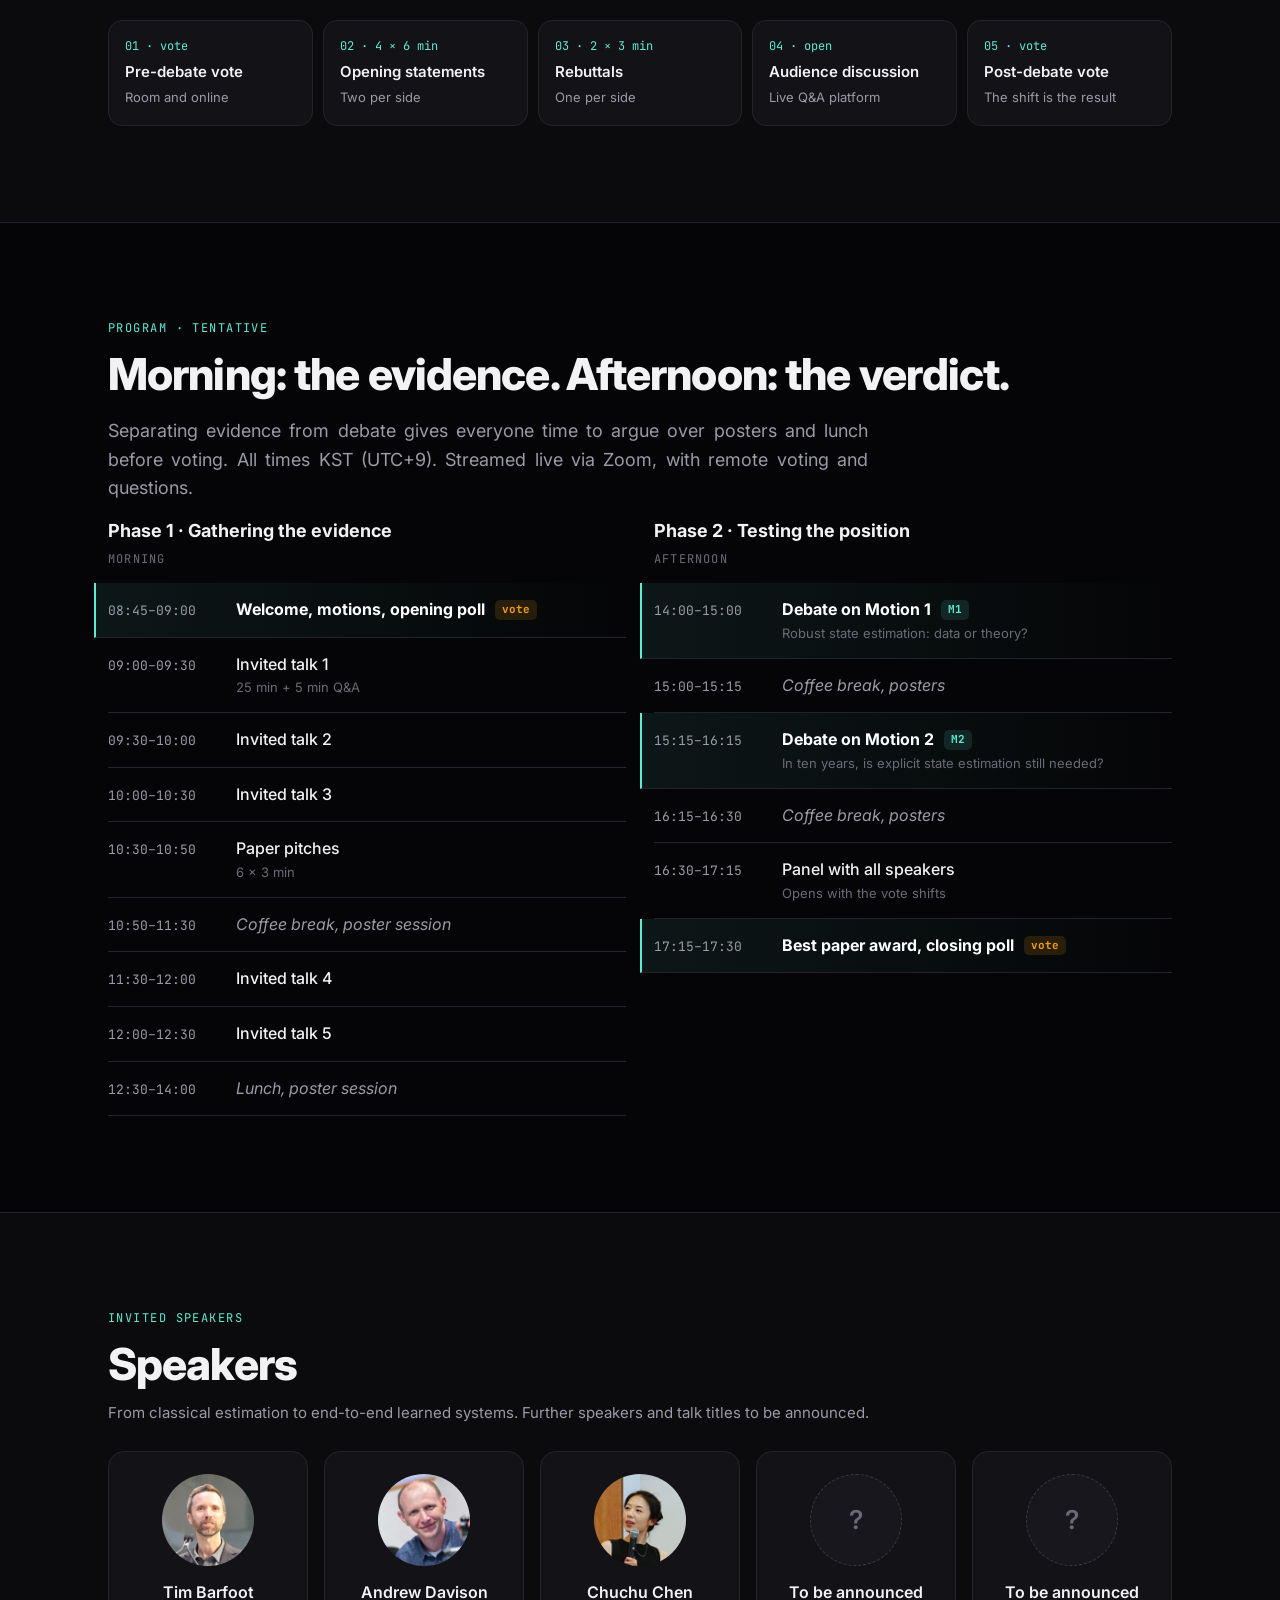
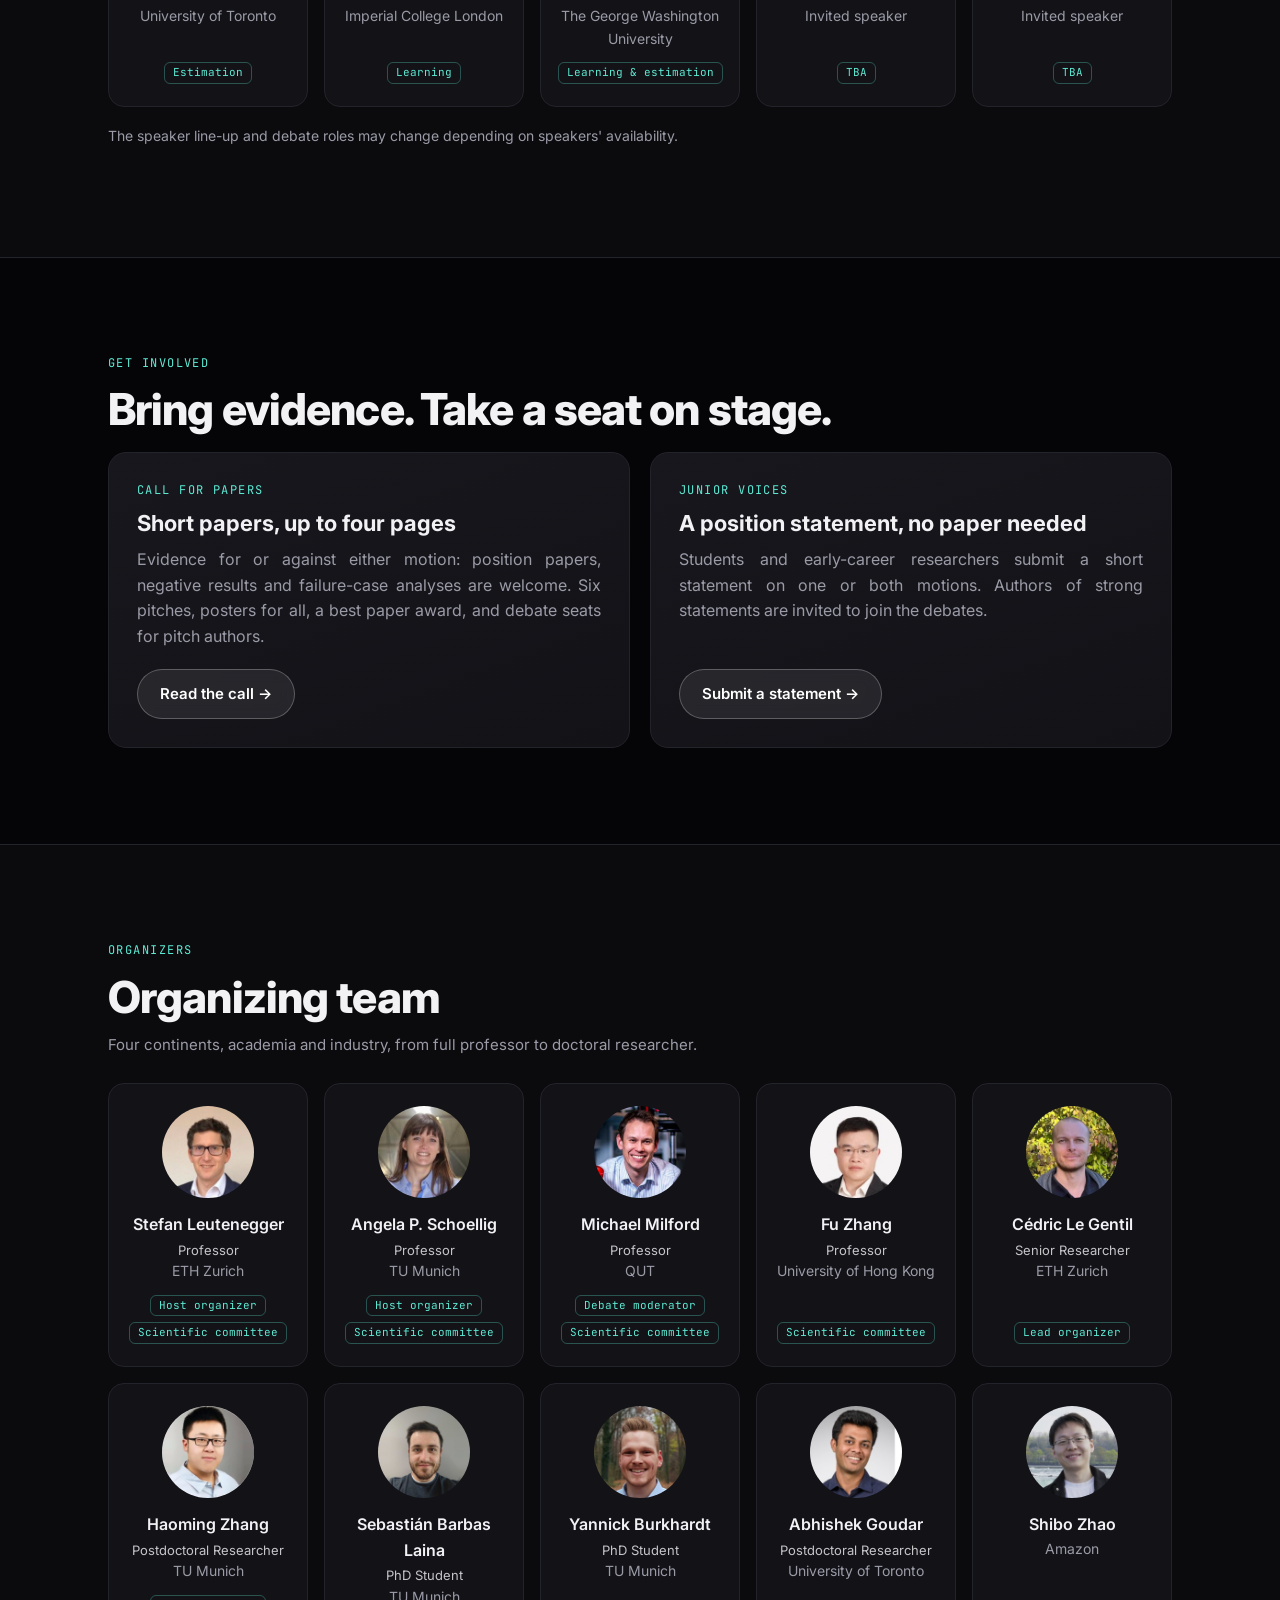
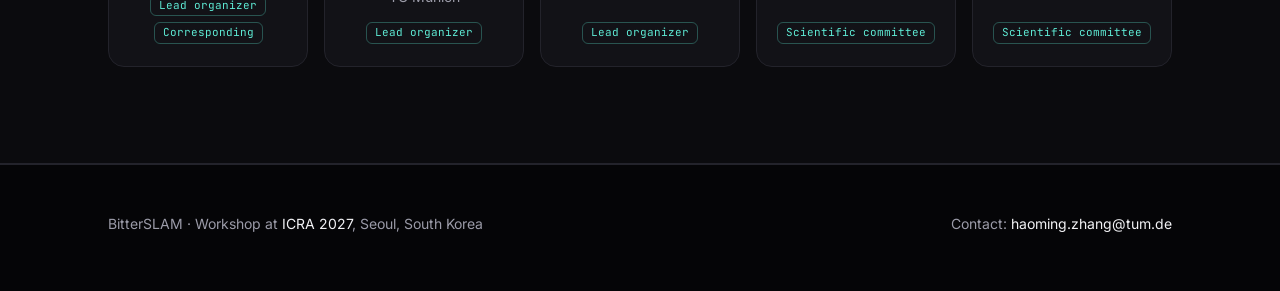
==== commit f3b9196b: "Speakers: Andrew Davison and Chuchu Chen confirmed Co-Authored-By: Claude Opus 5.5 <noreply@anthropi" ====
--- a/index.html
+++ b/index.html
@@ -241,9 +241,9 @@
     <!-- To add a photo: put a square image in resources/avatars/ and replace the avatar div with
          <img class="avatar" src="resources/avatars/name.jpg" alt="Full Name"> -->
     <div class="people reveal">
-      <div class="person"><img class="avatar" src="resources/avatars/tim_barfoot.jpg" alt="Tim Barfoot"><div class="nm">Tim Barfoot</div><div class="af">University of Toronto</div><span class="role">Debater · estimation</span></div>
-      <div class="person"><div class="avatar tba">?</div><div class="nm">To be announced</div><div class="af">Invited speaker</div><span class="role">TBA</span></div>
-      <div class="person"><div class="avatar tba">?</div><div class="nm">To be announced</div><div class="af">Invited speaker</div><span class="role">TBA</span></div>
+      <div class="person"><img class="avatar" src="resources/avatars/tim_barfoot.jpg" alt="Tim Barfoot"><div class="nm">Tim Barfoot</div><div class="af">University of Toronto</div><span class="role">Estimation</span></div>
+      <div class="person"><img class="avatar" src="resources/avatars/andrew_davison.jpg" alt="Andrew Davison"><div class="nm">Andrew Davison</div><div class="af">Imperial College London</div><span class="role">Learning</span></div>
+      <div class="person"><img class="avatar" src="resources/avatars/chuchu_chen.jpg" alt="Chuchu Chen"><div class="nm">Chuchu Chen</div><div class="af">The George Washington University</div><span class="role">Learning &amp; estimation</span></div>
       <div class="person"><div class="avatar tba">?</div><div class="nm">To be announced</div><div class="af">Invited speaker</div><span class="role">TBA</span></div>
       <div class="person"><div class="avatar tba">?</div><div class="nm">To be announced</div><div class="af">Invited speaker</div><span class="role">TBA</span></div>
     </div>
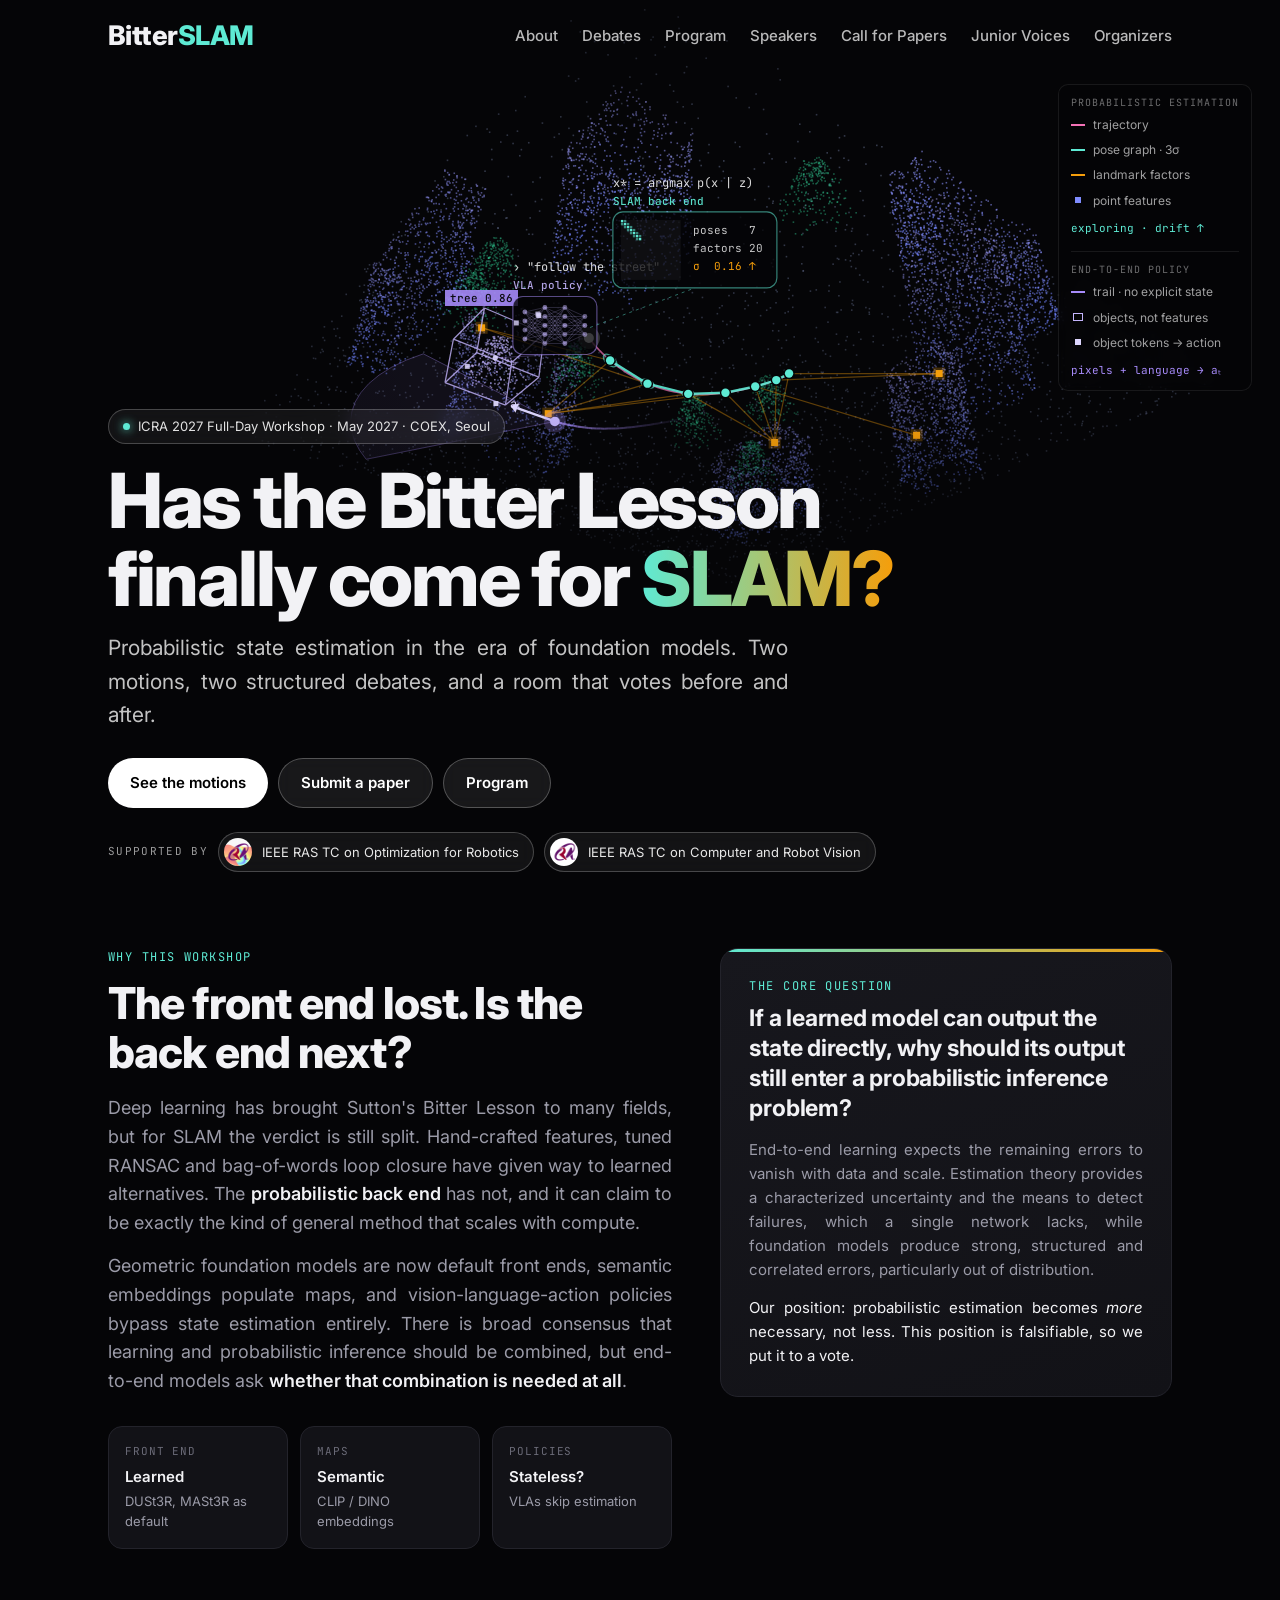
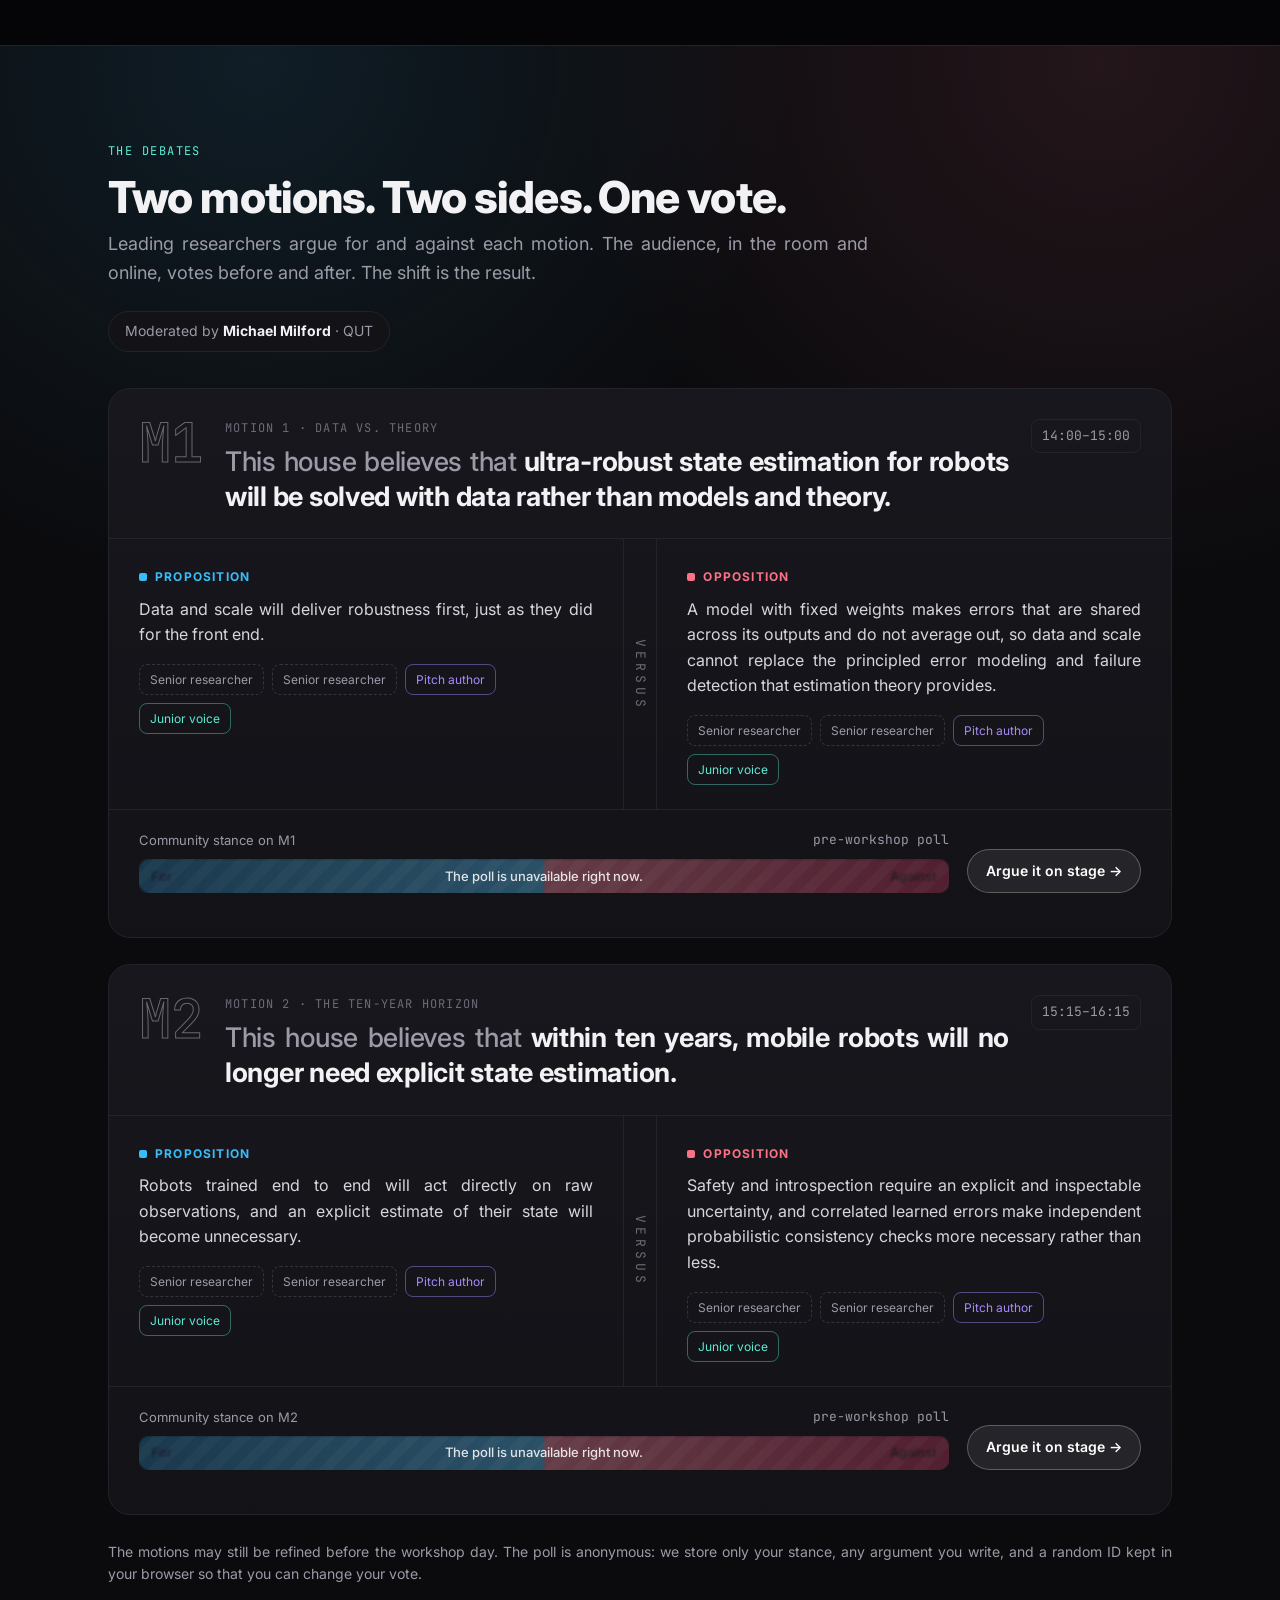
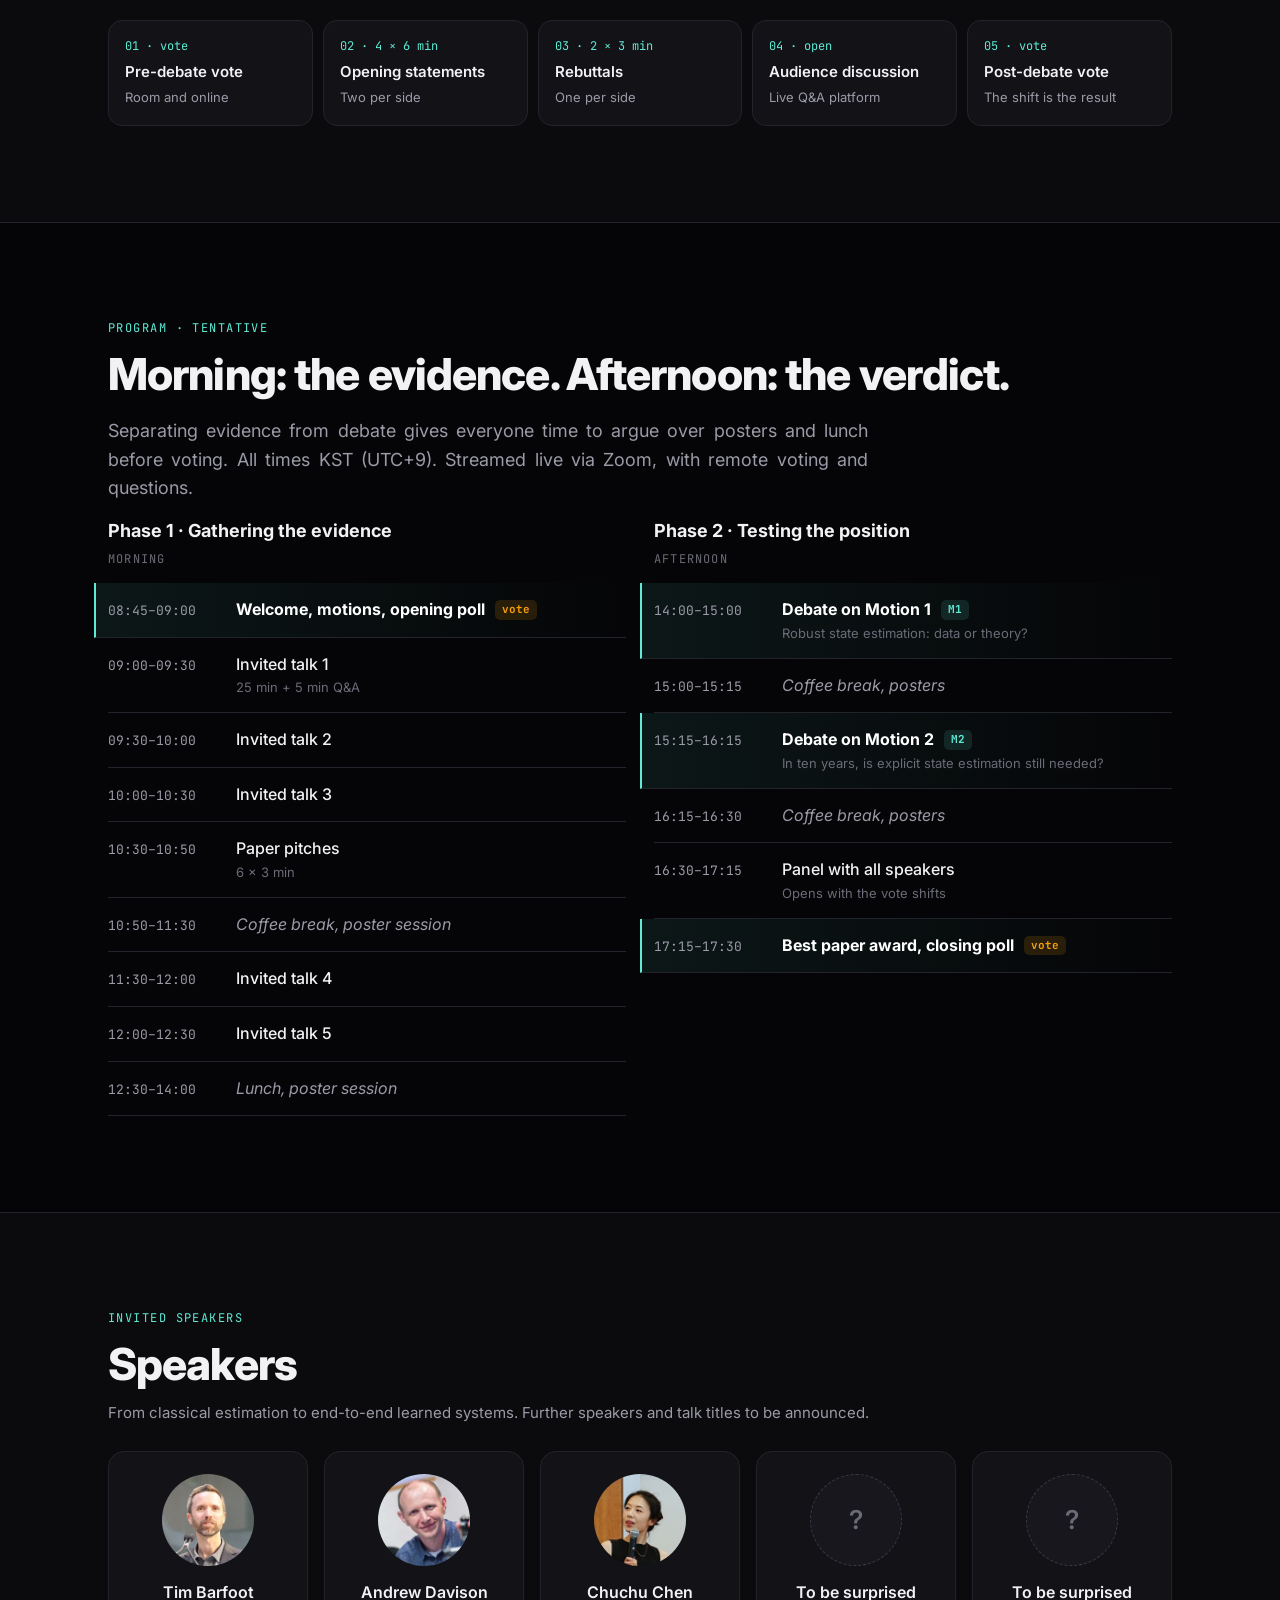
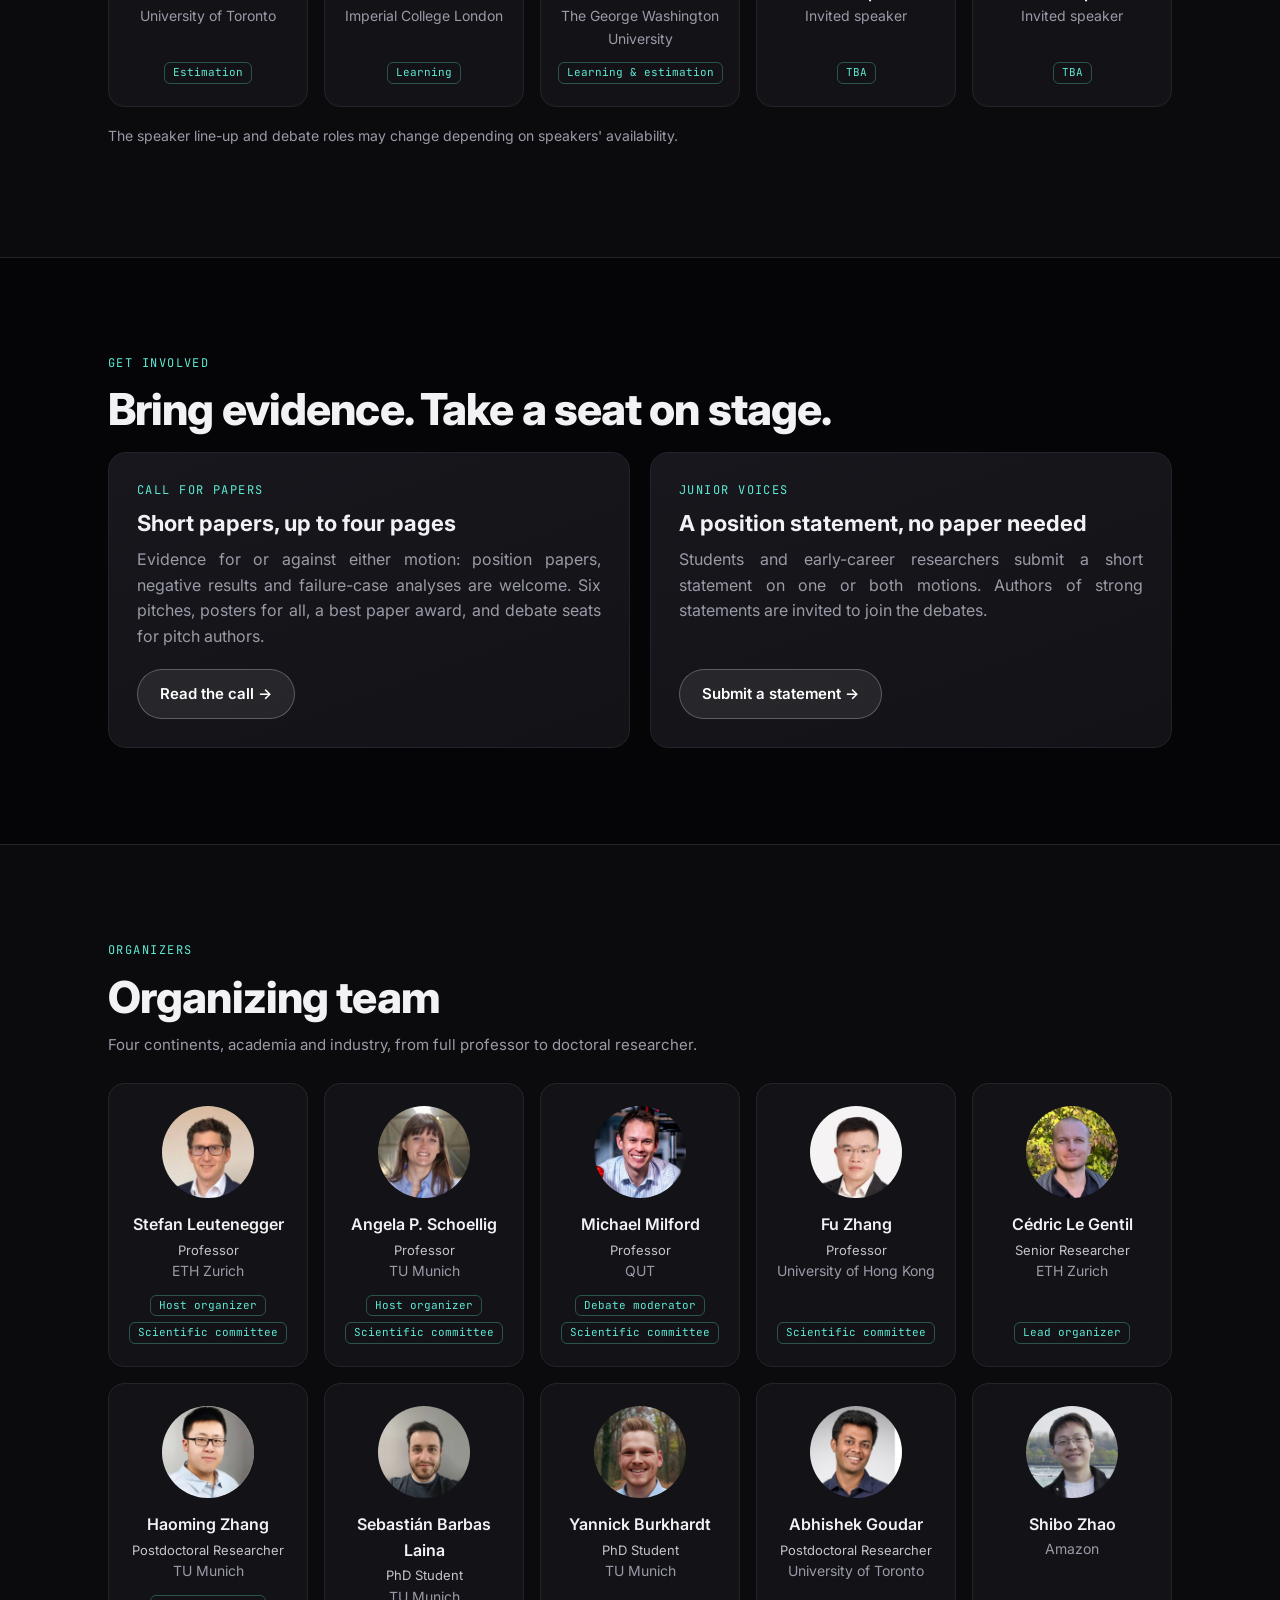
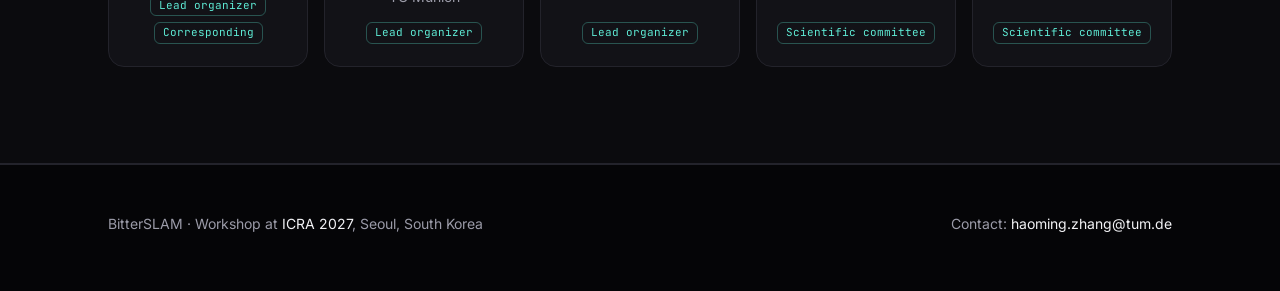
==== commit b5fc24c6: "Speakers: 'To be surprised' for the open slots Co-Authored-By: Claude Opus 5.5 <noreply@anthropic.co" ====
--- a/index.html
+++ b/index.html
@@ -244,8 +244,8 @@
       <div class="person"><img class="avatar" src="resources/avatars/tim_barfoot.jpg" alt="Tim Barfoot"><div class="nm">Tim Barfoot</div><div class="af">University of Toronto</div><span class="role">Estimation</span></div>
       <div class="person"><img class="avatar" src="resources/avatars/andrew_davison.jpg" alt="Andrew Davison"><div class="nm">Andrew Davison</div><div class="af">Imperial College London</div><span class="role">Learning</span></div>
       <div class="person"><img class="avatar" src="resources/avatars/chuchu_chen.jpg" alt="Chuchu Chen"><div class="nm">Chuchu Chen</div><div class="af">The George Washington University</div><span class="role">Learning &amp; estimation</span></div>
-      <div class="person"><div class="avatar tba">?</div><div class="nm">To be announced</div><div class="af">Invited speaker</div><span class="role">TBA</span></div>
-      <div class="person"><div class="avatar tba">?</div><div class="nm">To be announced</div><div class="af">Invited speaker</div><span class="role">TBA</span></div>
+      <div class="person"><div class="avatar tba">?</div><div class="nm">To be surprised</div><div class="af">Invited speaker</div><span class="role">TBA</span></div>
+      <div class="person"><div class="avatar tba">?</div><div class="nm">To be surprised</div><div class="af">Invited speaker</div><span class="role">TBA</span></div>
     </div>
     <p class="note reveal">The speaker line-up and debate roles may change depending on speakers' availability.</p>
   </div>
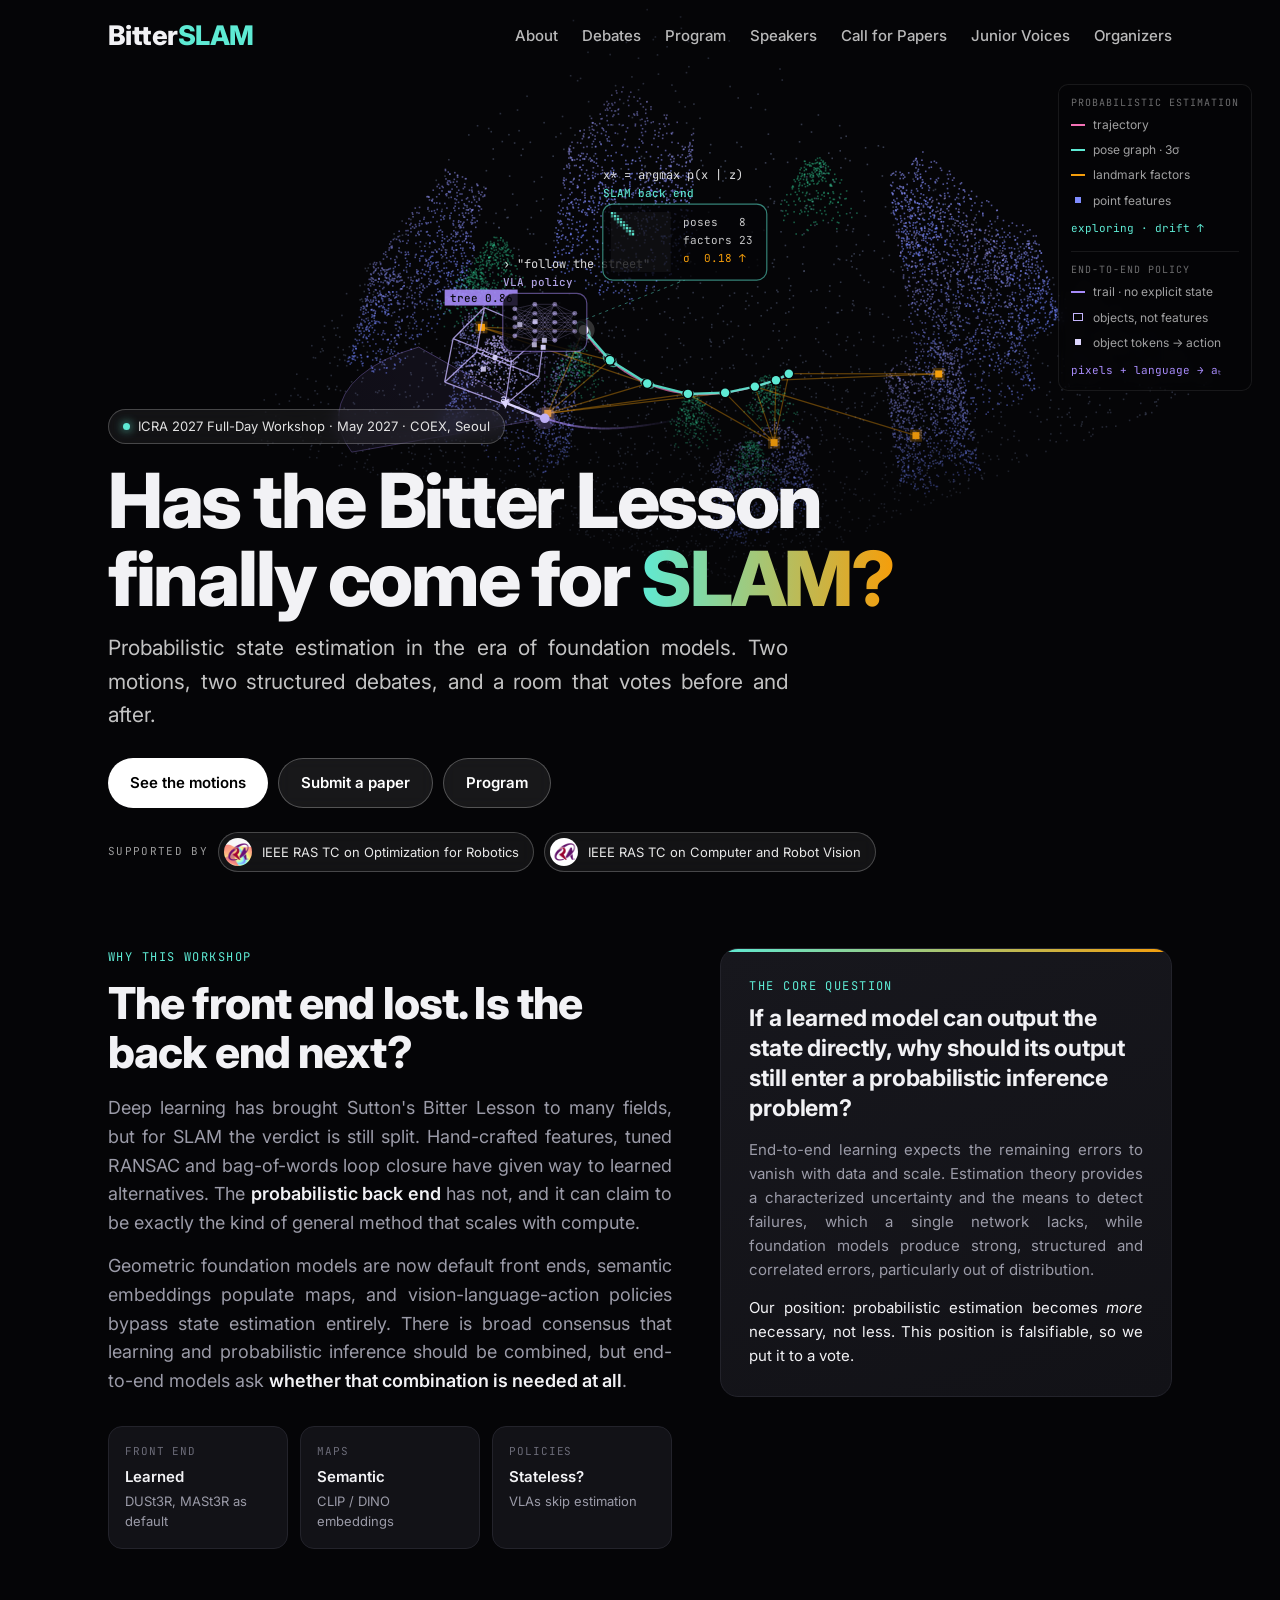
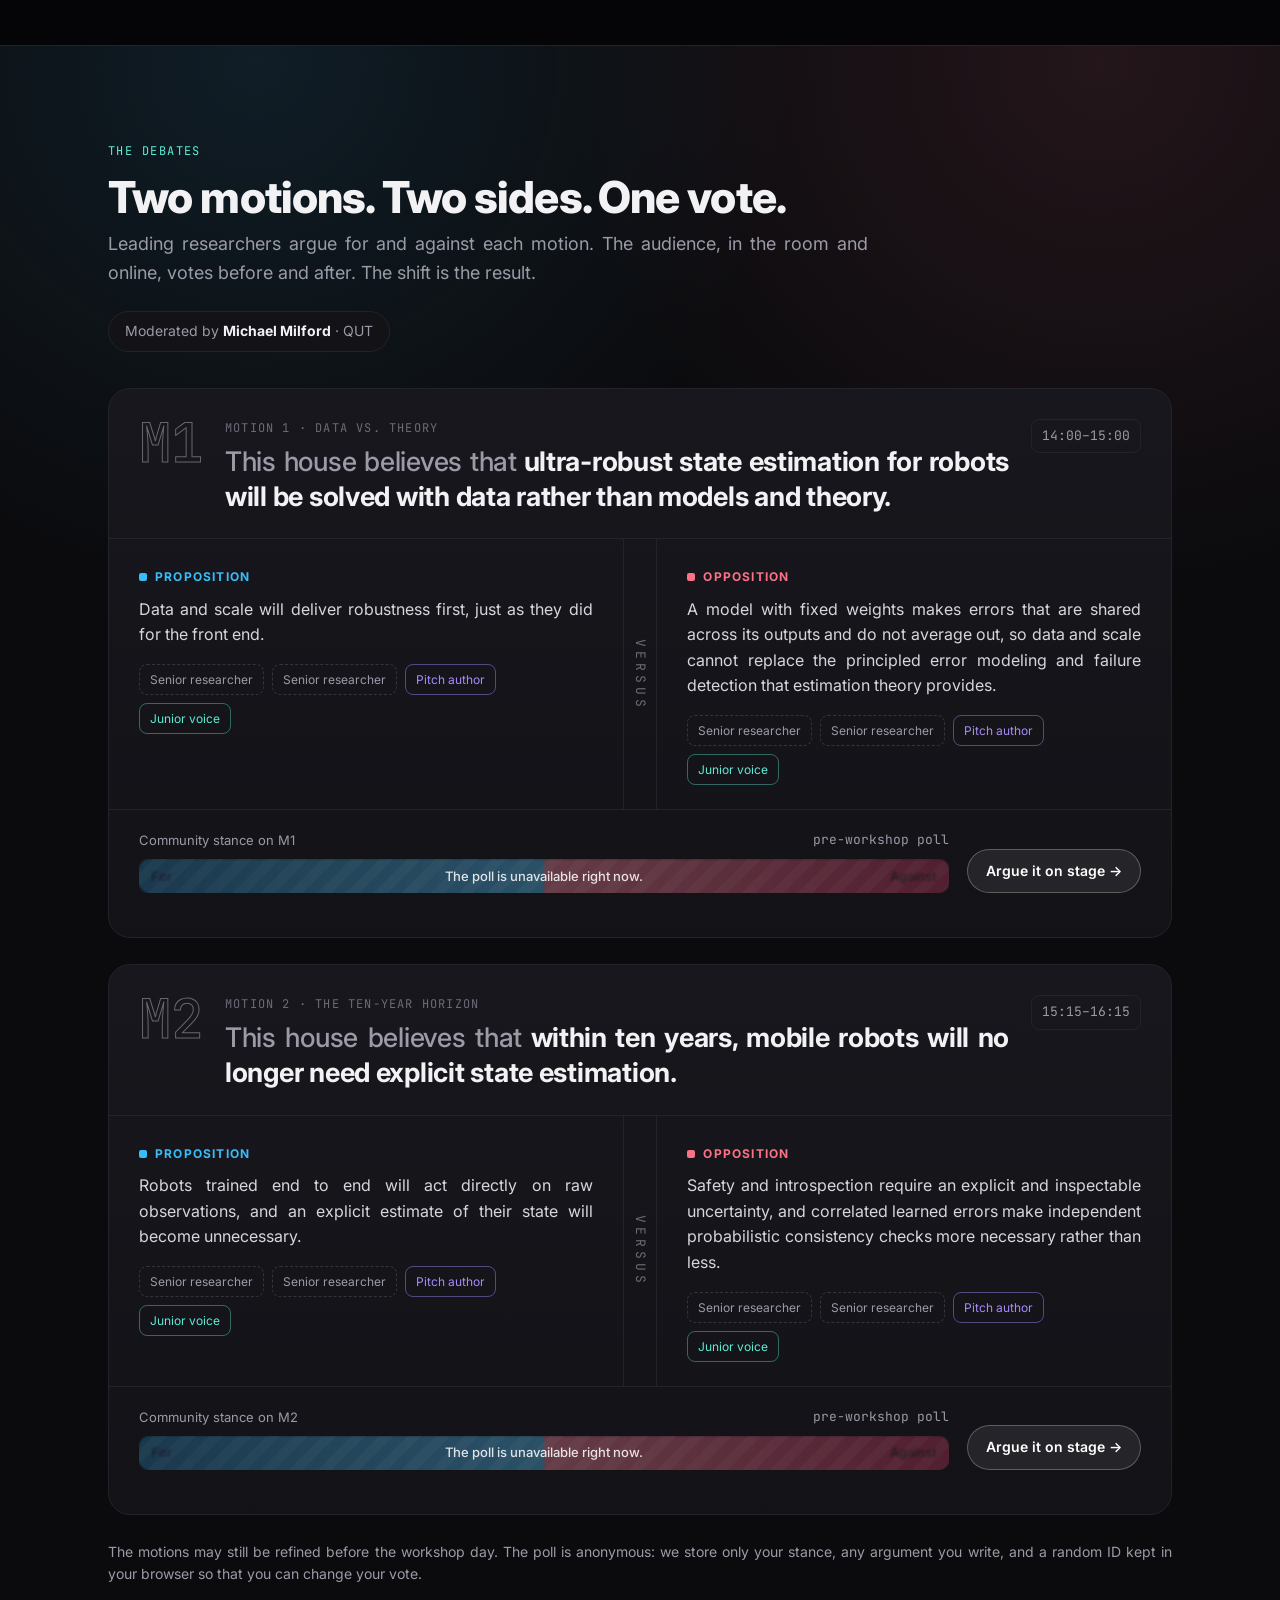
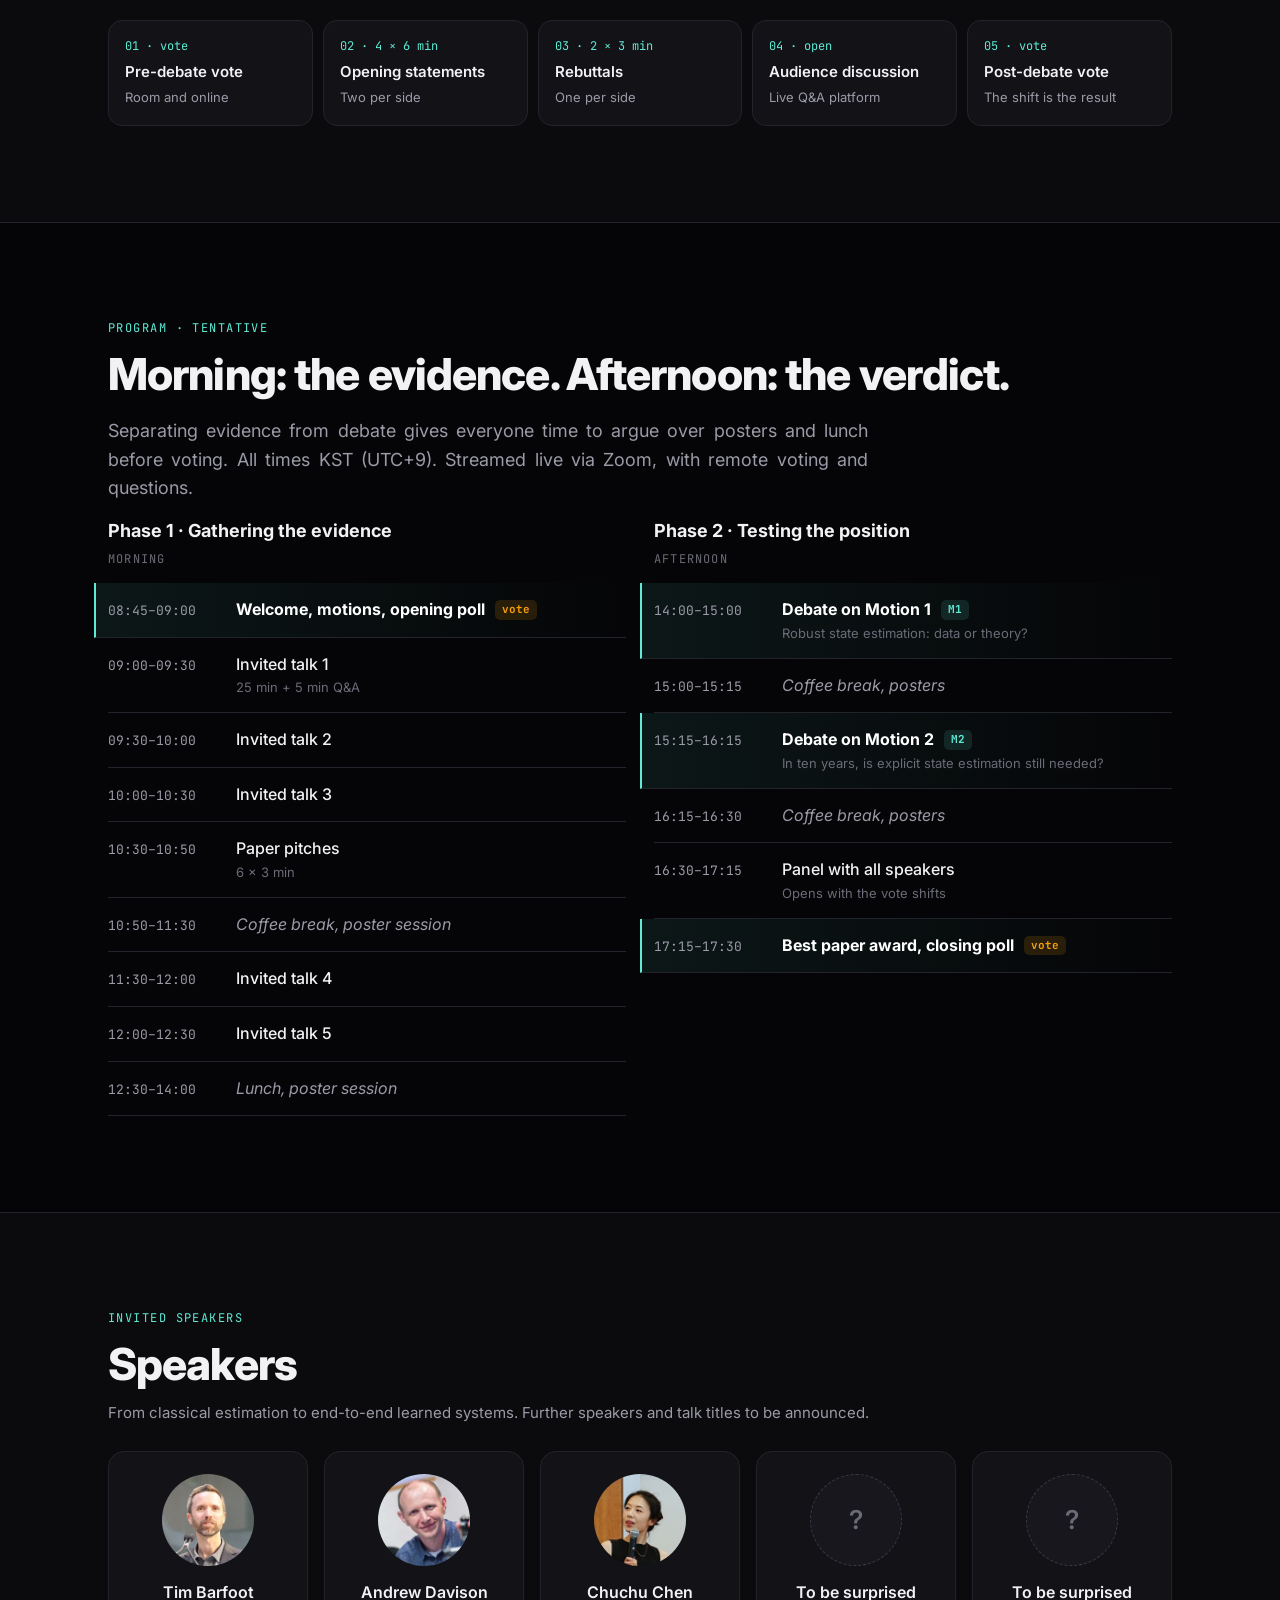
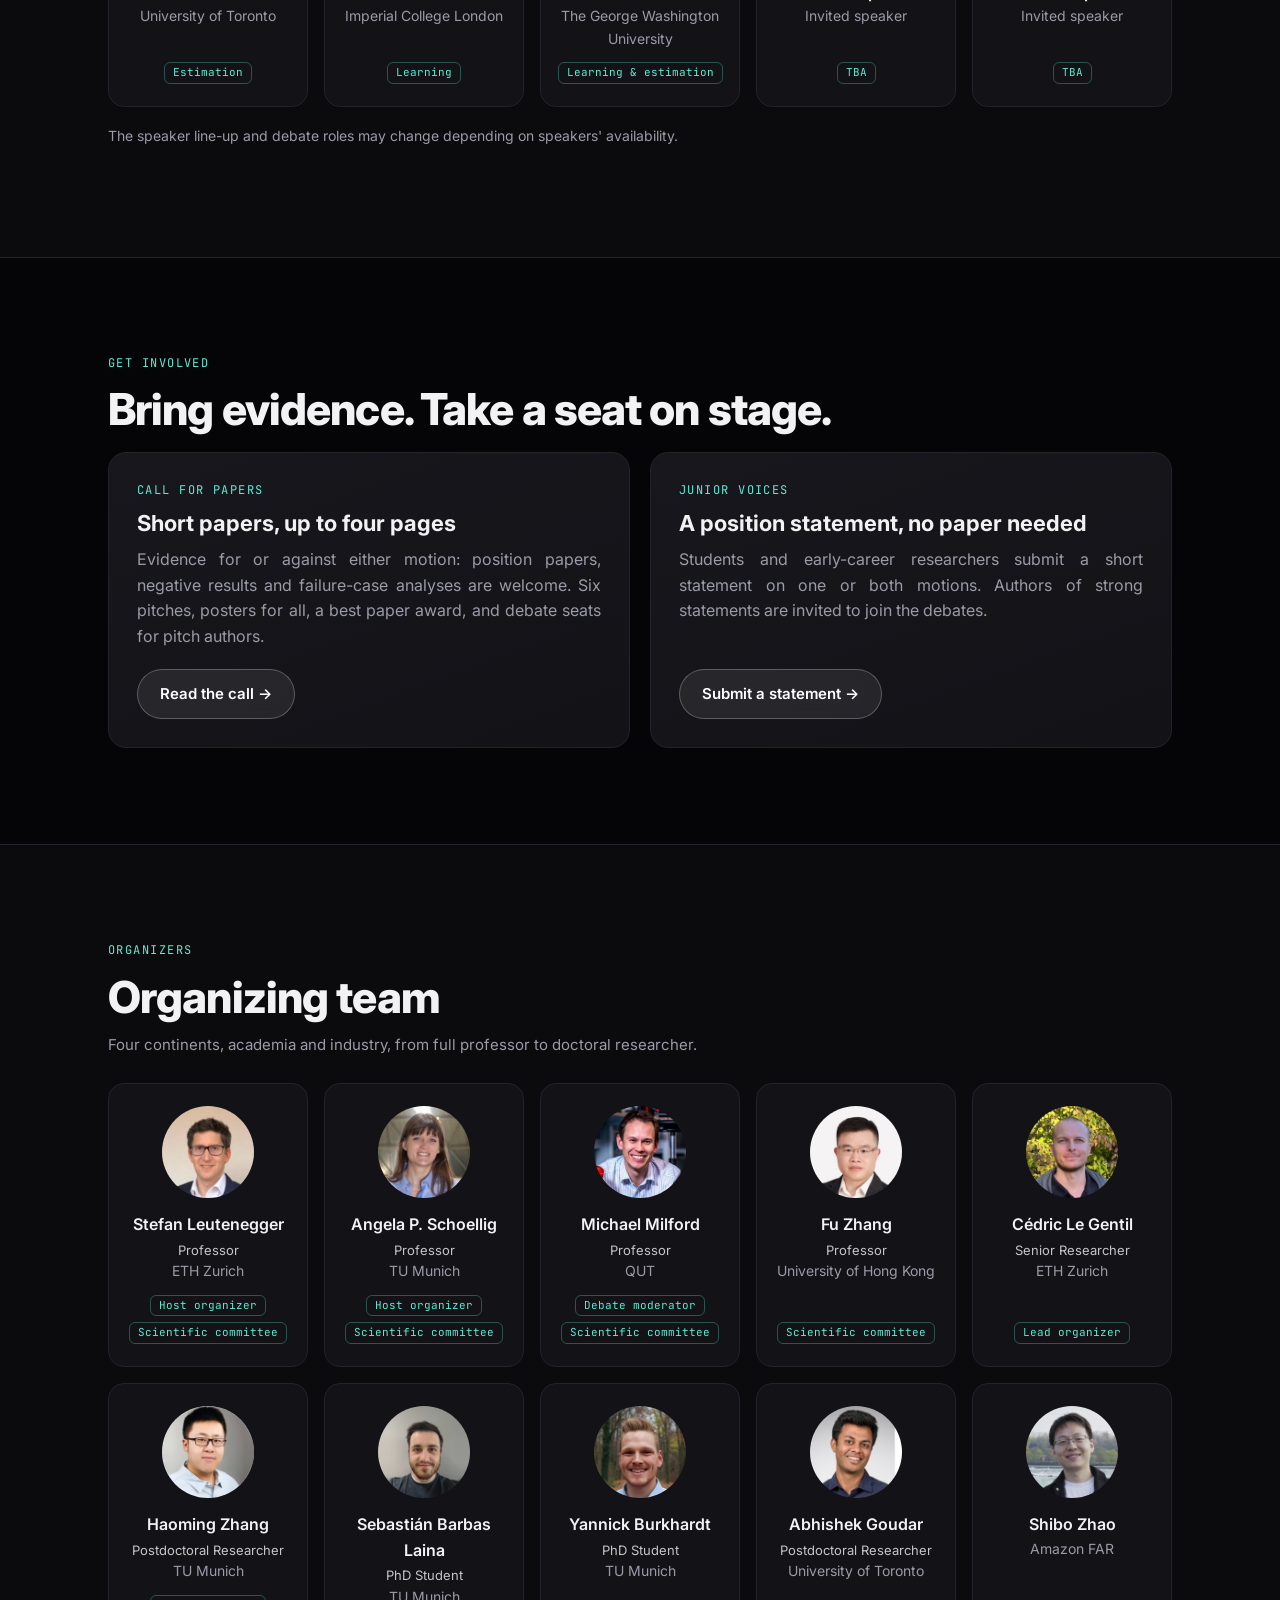
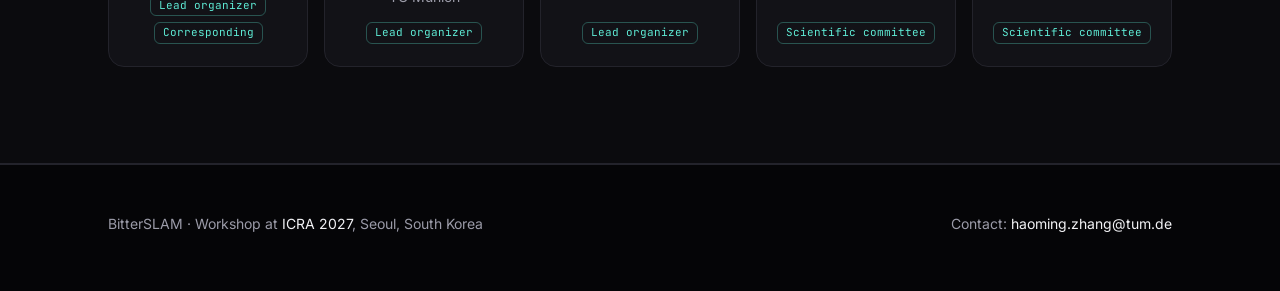
==== commit af330c19: "Shibo Zhao's affiliation: Amazon FAR Co-Authored-By: Claude Opus 5.5 <noreply@anthropic.com>" ====
--- a/index.html
+++ b/index.html
@@ -295,7 +295,7 @@
       <div class="person"><img class="avatar" src="resources/avatars/sebastian_barbas_laina.jpg" alt="Sebastián Barbas Laina"><div class="nm">Sebastián Barbas Laina</div><div class="pos">PhD Student</div><div class="af">TU Munich</div><span class="role">Lead organizer</span></div>
       <div class="person"><img class="avatar" src="resources/avatars/yannick_burkhardt.jpg" alt="Yannick Burkhardt"><div class="nm">Yannick Burkhardt</div><div class="pos">PhD Student</div><div class="af">TU Munich</div><span class="role">Lead organizer</span></div>
       <div class="person"><img class="avatar" src="resources/avatars/abhishek_goudar.jpg" alt="Abhishek Goudar"><div class="nm">Abhishek Goudar</div><div class="pos">Postdoctoral Researcher</div><div class="af">University of Toronto</div><span class="role">Scientific committee</span></div>
-      <div class="person"><img class="avatar" src="resources/avatars/shibo_zhao.jpg" alt="Shibo Zhao"><div class="nm">Shibo Zhao</div><div class="af">Amazon</div><span class="role">Scientific committee</span></div>
+      <div class="person"><img class="avatar" src="resources/avatars/shibo_zhao.jpg" alt="Shibo Zhao"><div class="nm">Shibo Zhao</div><div class="af">Amazon FAR</div><span class="role">Scientific committee</span></div>
     </div>
   </div>
 </section>
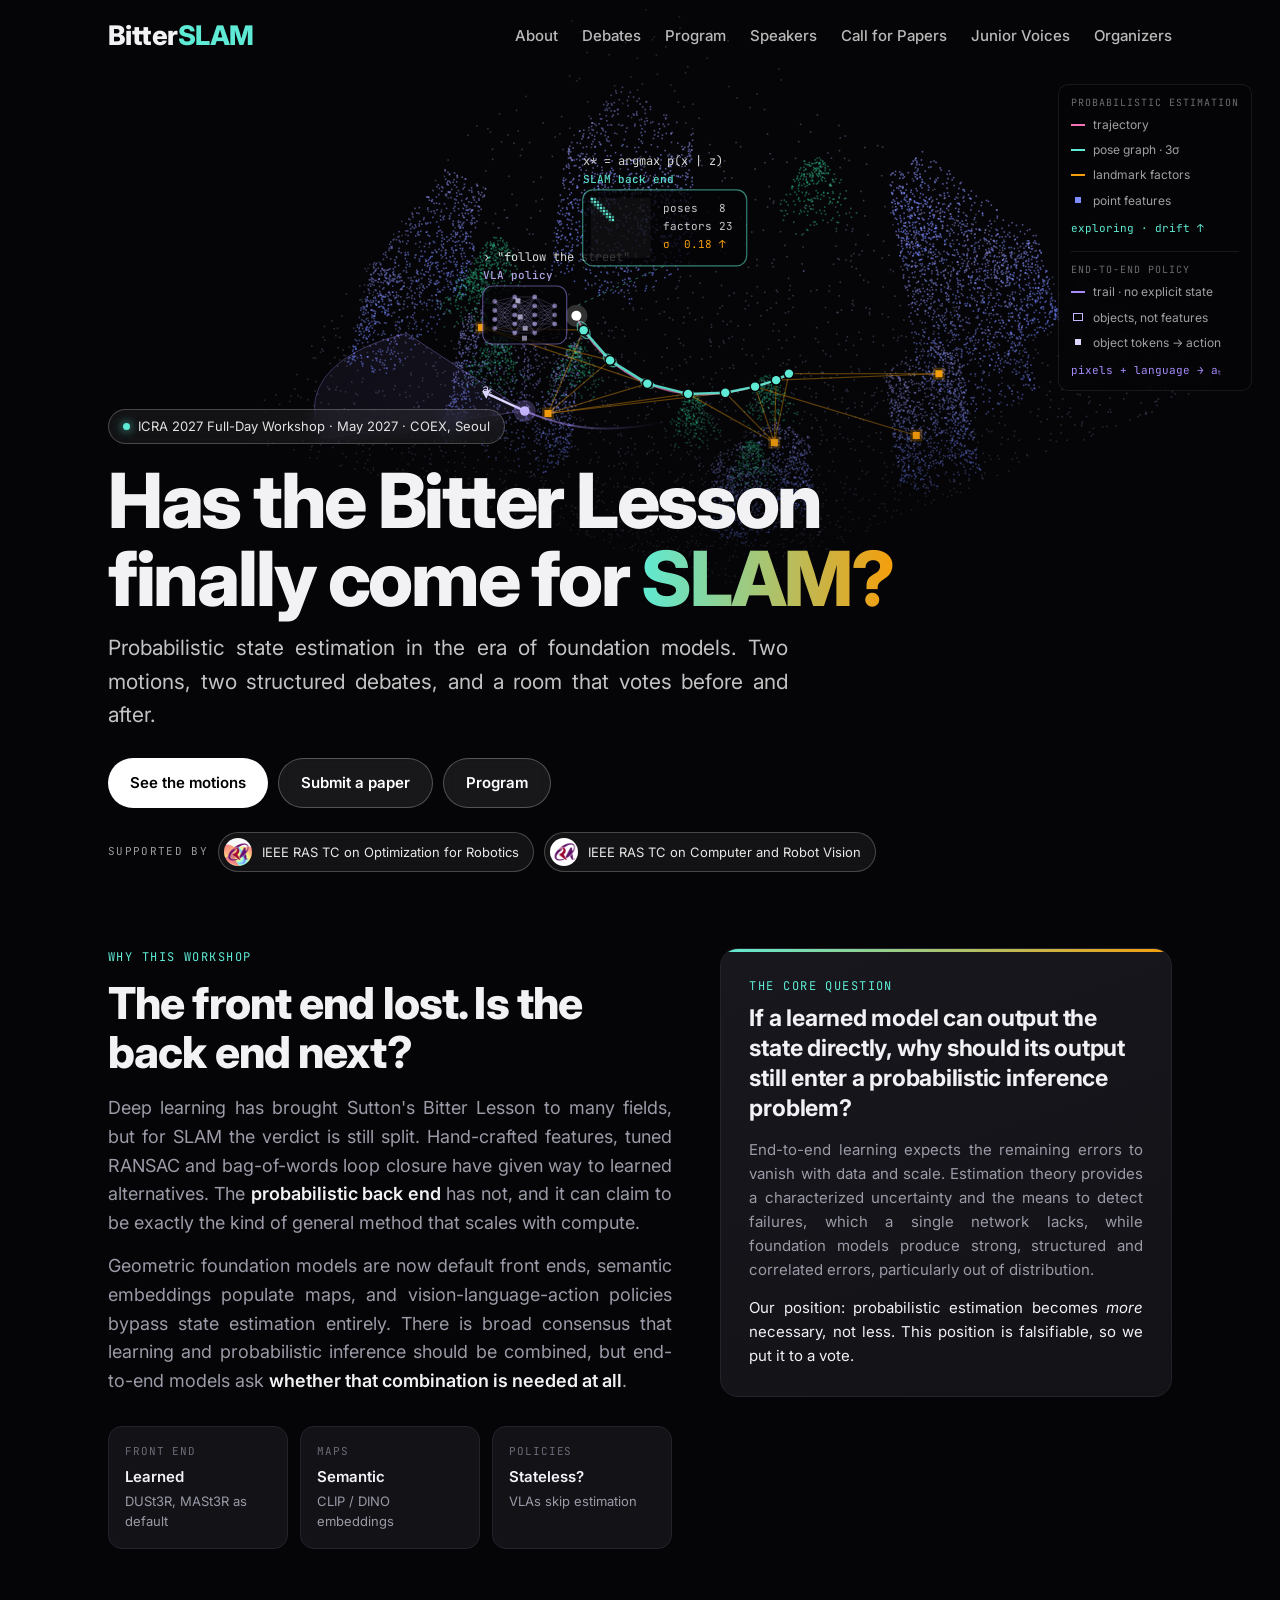
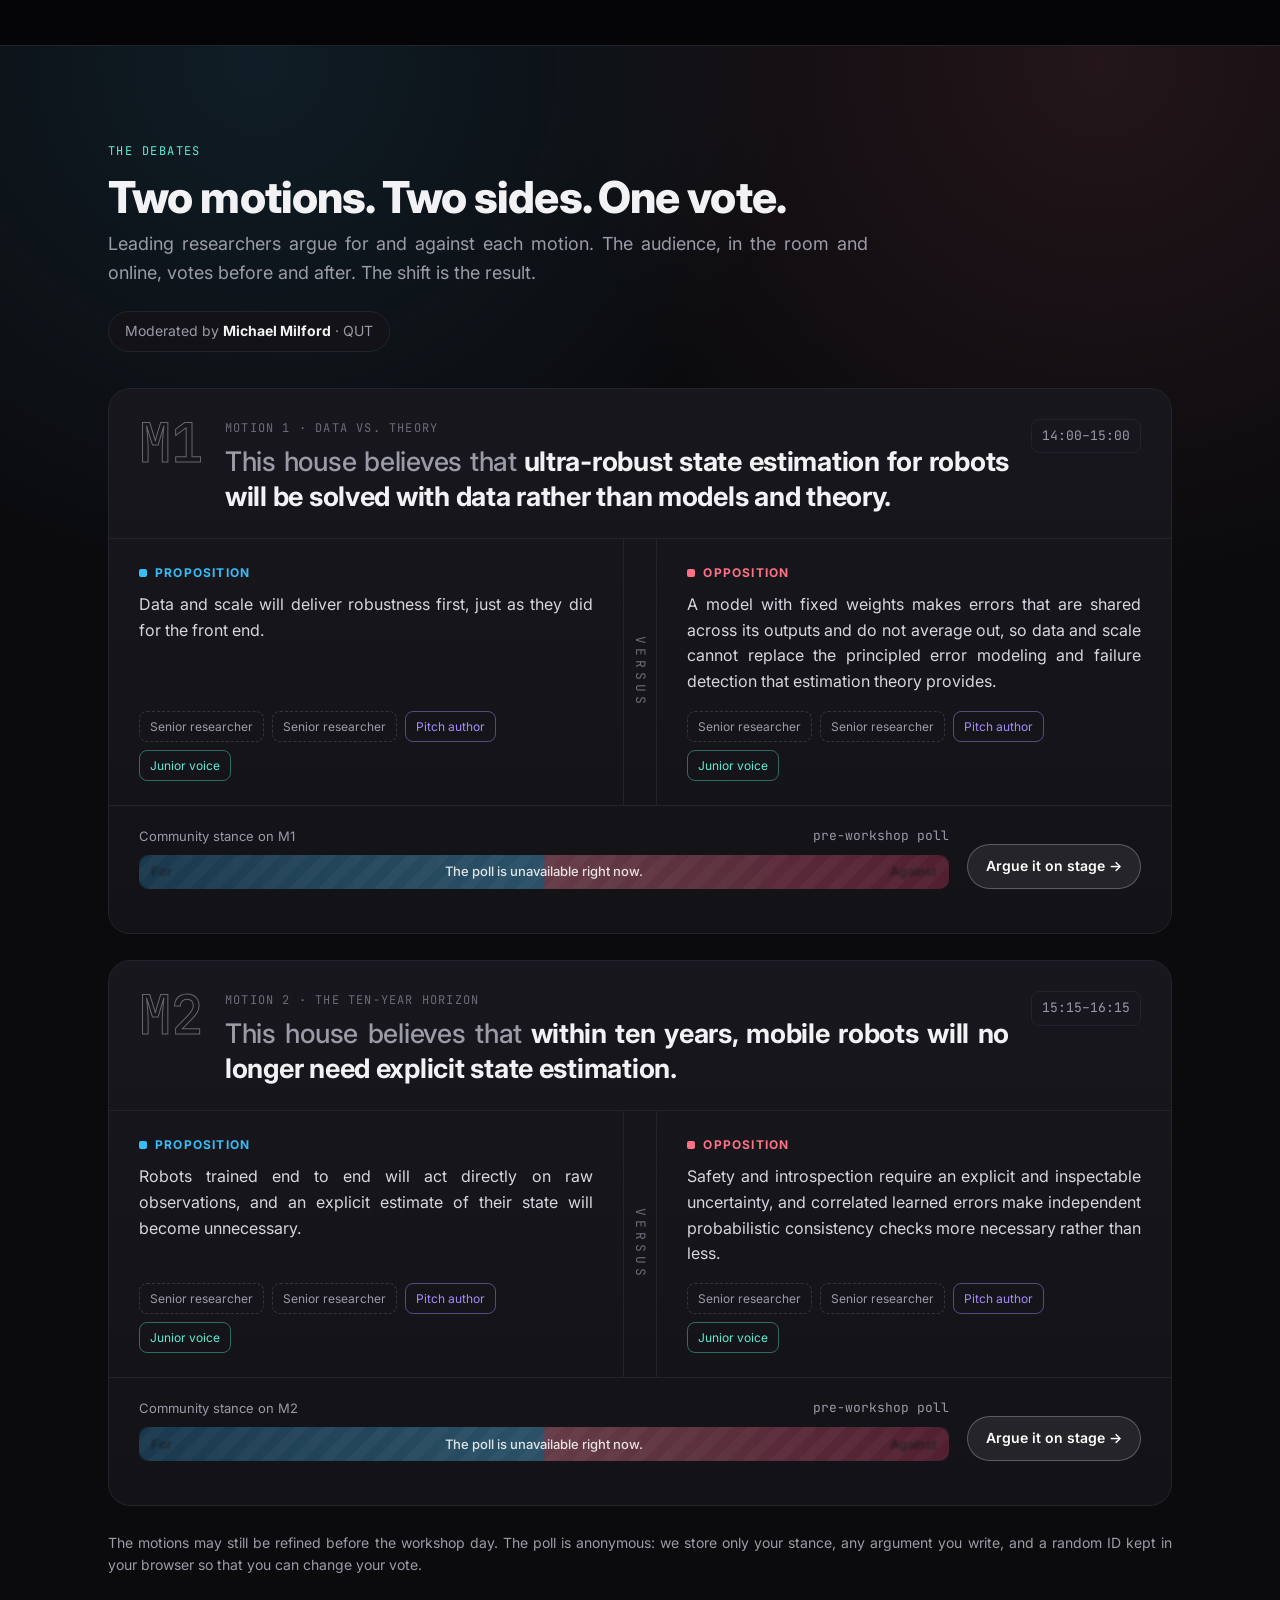
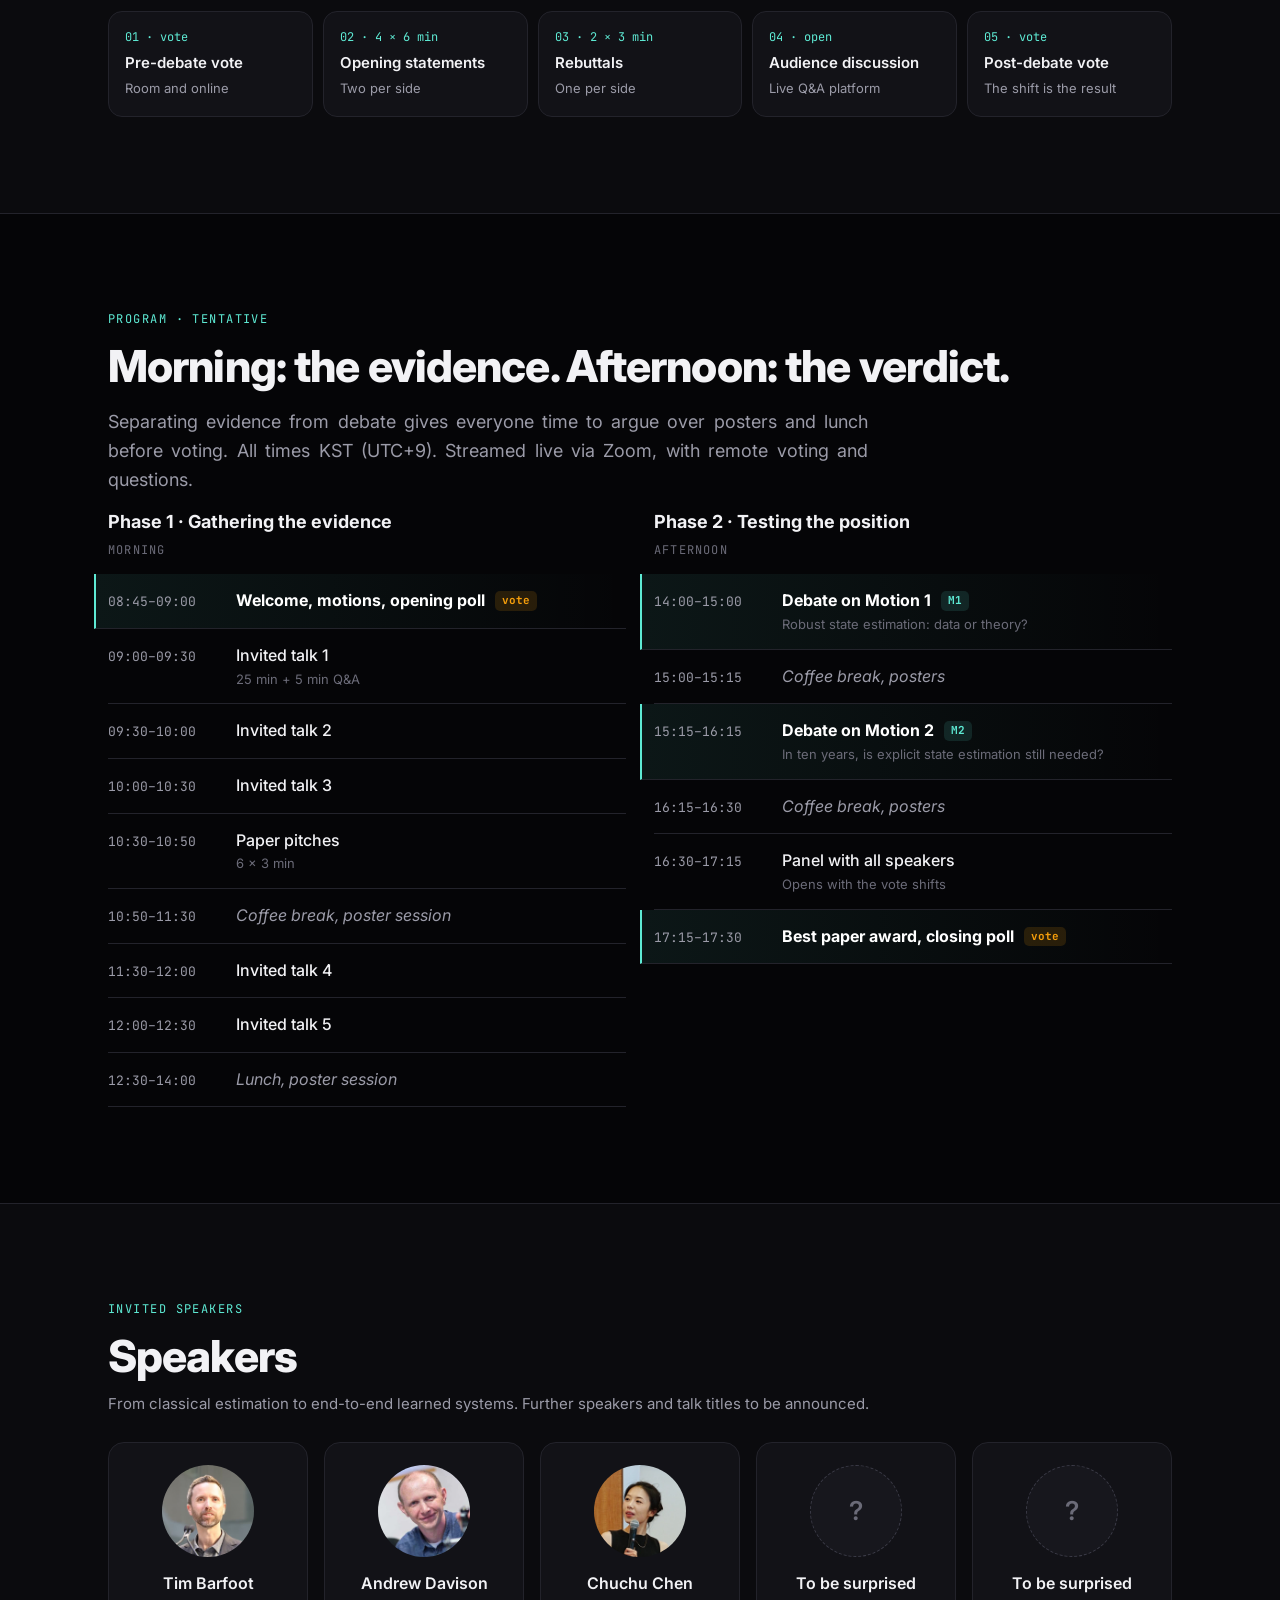
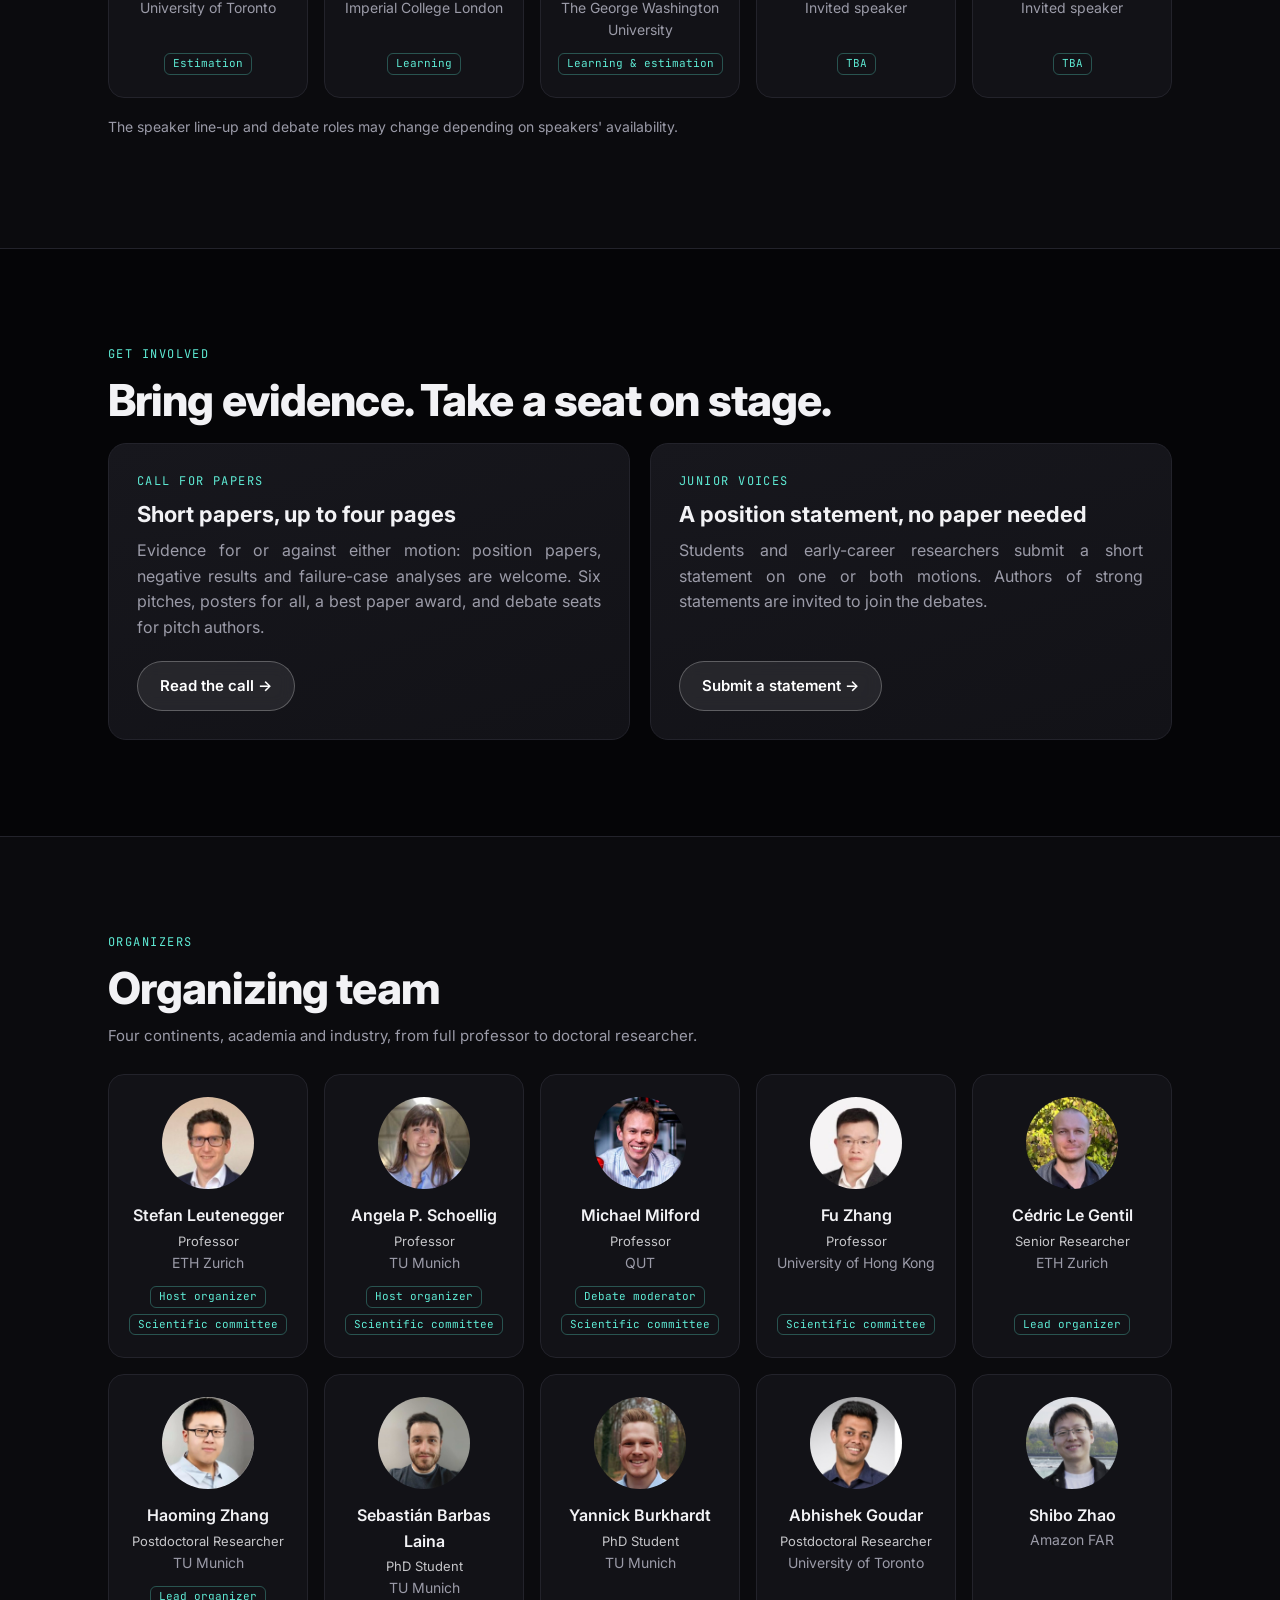
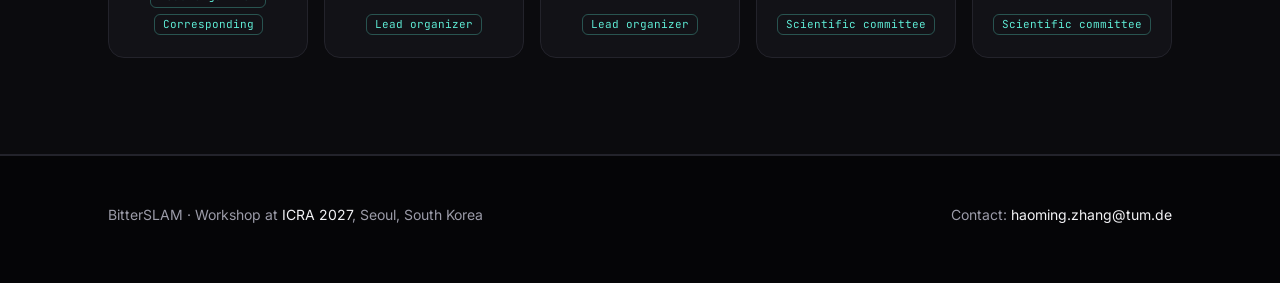
==== commit b37fbdd8: "Bust the stylesheet cache so the seat alignment shows up Co-Authored-By: Claude Opus 5.5 <noreply@an" ====
--- a/index.html
+++ b/index.html
@@ -11,7 +11,7 @@
 <link rel="preconnect" href="https://fonts.googleapis.com">
 <link rel="preconnect" href="https://fonts.gstatic.com" crossorigin>
 <link href="https://fonts.googleapis.com/css2?family=Inter:wght@400;500;600;700;800&family=JetBrains+Mono:wght@400;500&display=swap" rel="stylesheet">
-<link rel="stylesheet" href="assets/site.css">
+<link rel="stylesheet" href="assets/site.css?v=2">
 </head>
 <body>
 
--- a/assets/site.css
+++ b/assets/site.css
@@ -110,14 +110,14 @@
   .when { font-family: "JetBrains Mono", monospace; font-size: 13px; color: var(--muted); white-space: nowrap; border: 1px solid var(--line); border-radius: 8px; padding: 6px 10px; }
   .sides { display: grid; grid-template-columns: 1fr auto 1fr; border-top: 1px solid var(--line); }
   @media (max-width: 720px) { .sides { grid-template-columns: 1fr; } .vs { padding: 8px 0 !important; border: 0 !important; } }
-  .side { padding: 24px 30px; }
+  .side { padding: 24px 30px; display: flex; flex-direction: column; align-items: flex-start; }
   @media (max-width: 720px) { .side { padding: 20px; } }
   .side .who { display: inline-flex; align-items: center; gap: 8px; font-size: 12px; font-weight: 700; letter-spacing: .1em; text-transform: uppercase; margin-bottom: 10px; }
   .side .who i { width: 8px; height: 8px; border-radius: 2px; display: inline-block; }
   .side.prop .who { color: var(--prop); } .side.prop .who i { background: var(--prop); }
   .side.opp .who { color: var(--opp); } .side.opp .who i { background: var(--opp); }
   .side p { margin: 0 0 16px; color: #d6d6de; font-size: 16px; }
-  .seats { display: flex; gap: 8px; flex-wrap: wrap; }
+  .seats { display: flex; gap: 8px; flex-wrap: wrap; margin-top: auto; }
   .seat { font-size: 12px; color: var(--muted); border: 1px dashed #34343f; border-radius: 8px; padding: 5px 10px; }
   .seat.paper { border-style: solid; border-color: rgba(167,139,250,.45); color: var(--violet); }
   .seat.junior { border-style: solid; border-color: rgba(94,234,212,.4); color: var(--teal); }
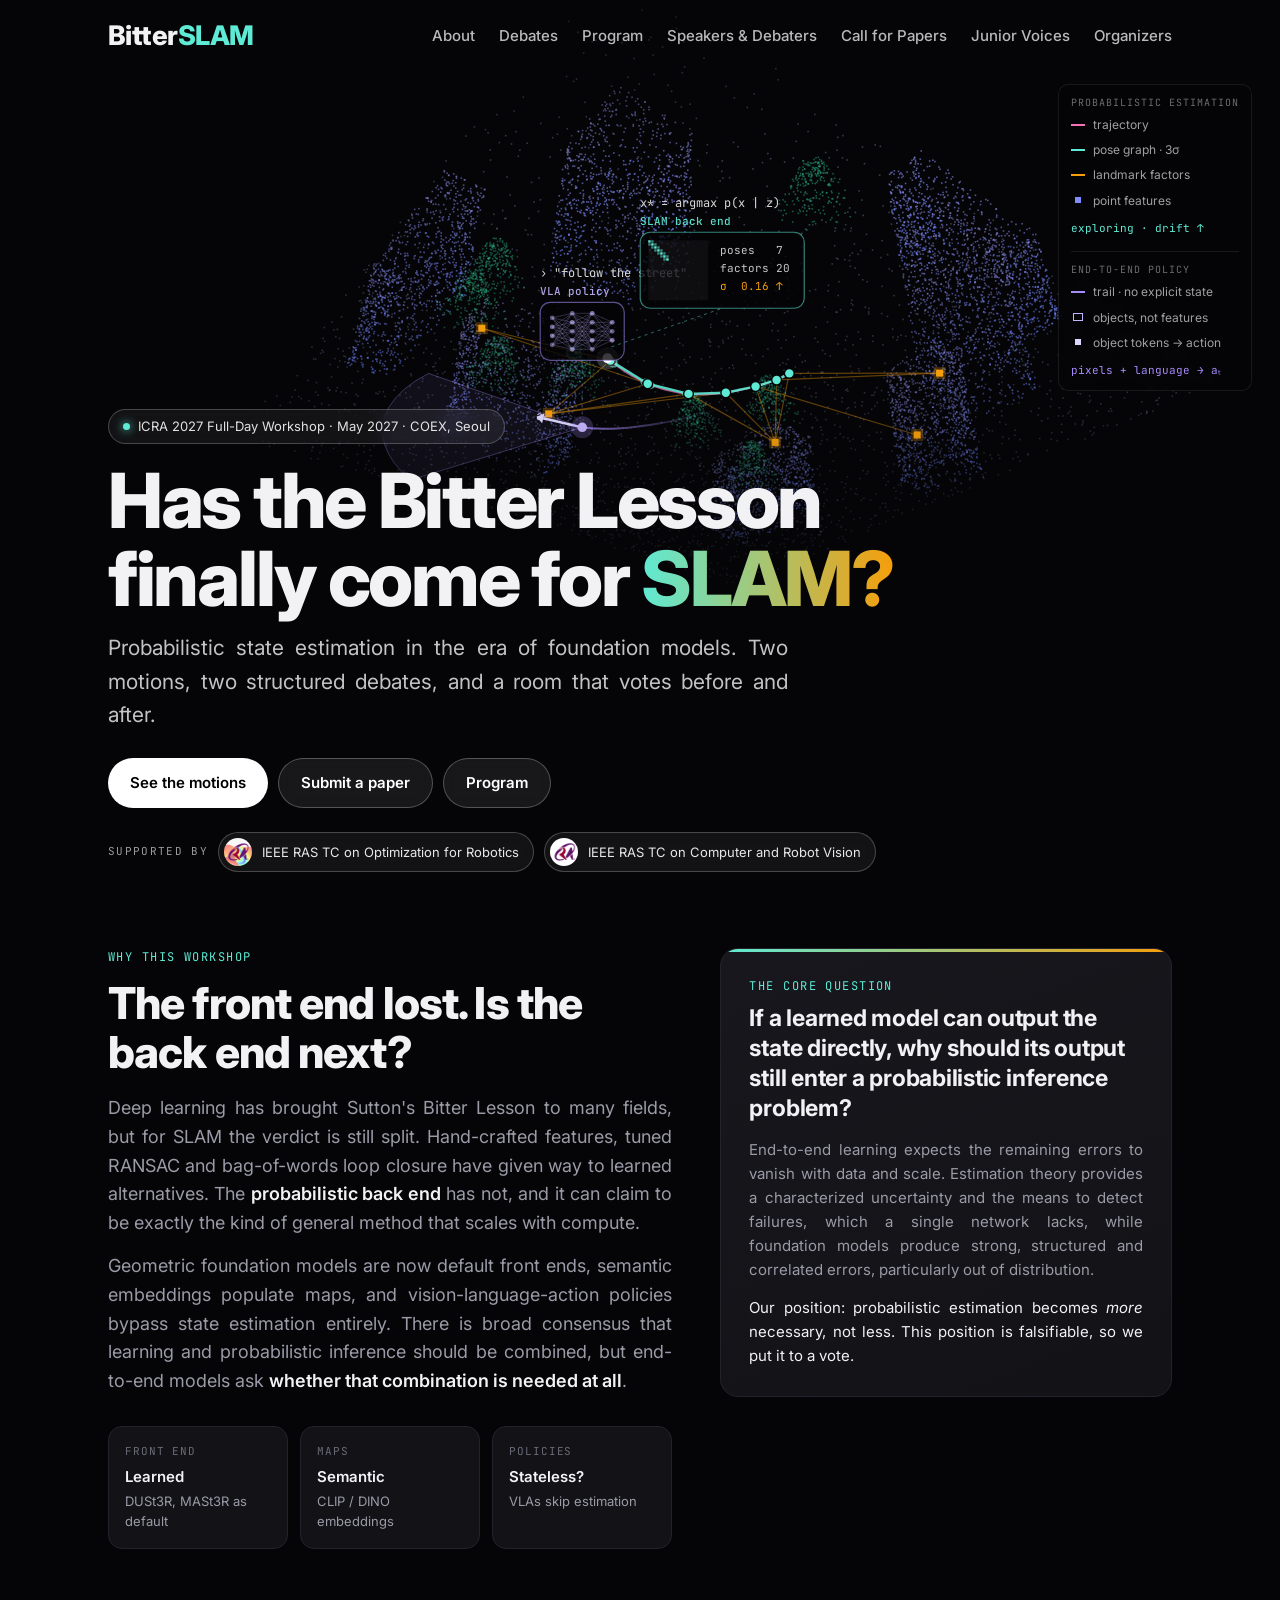
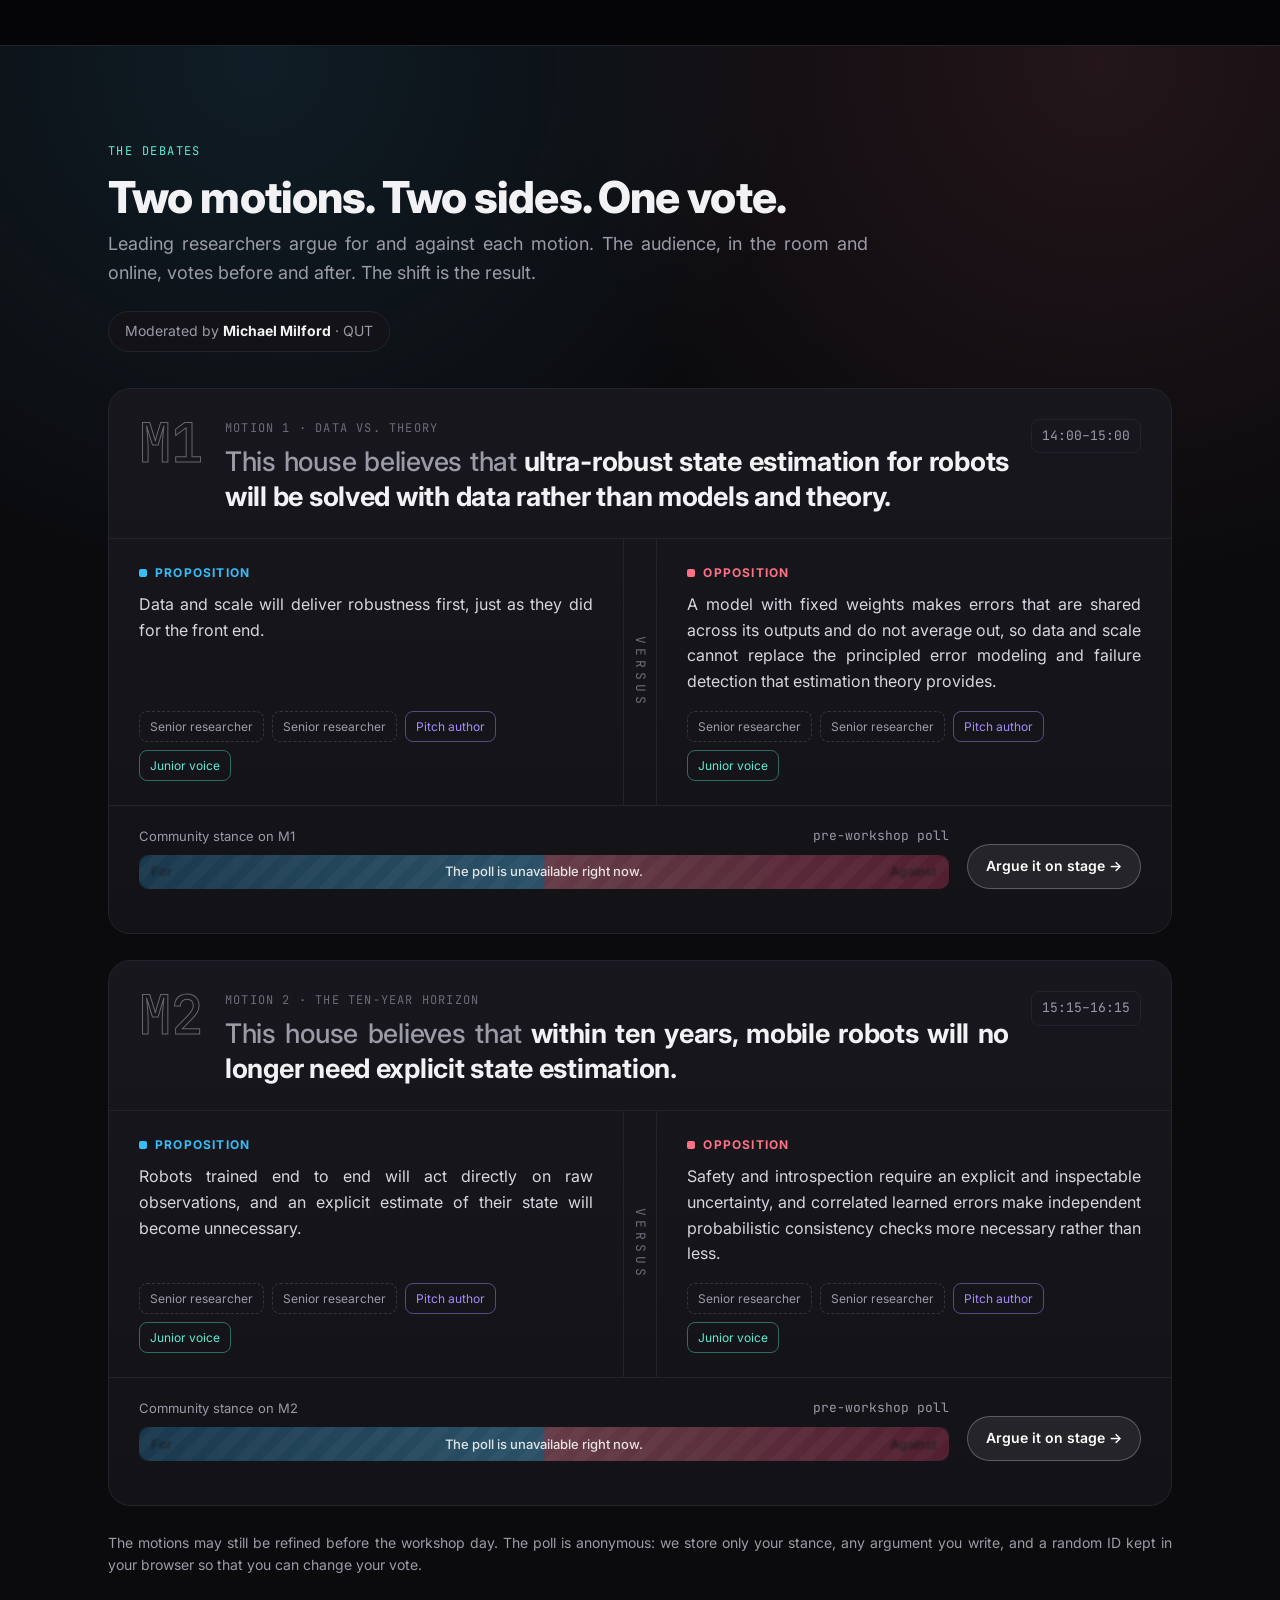
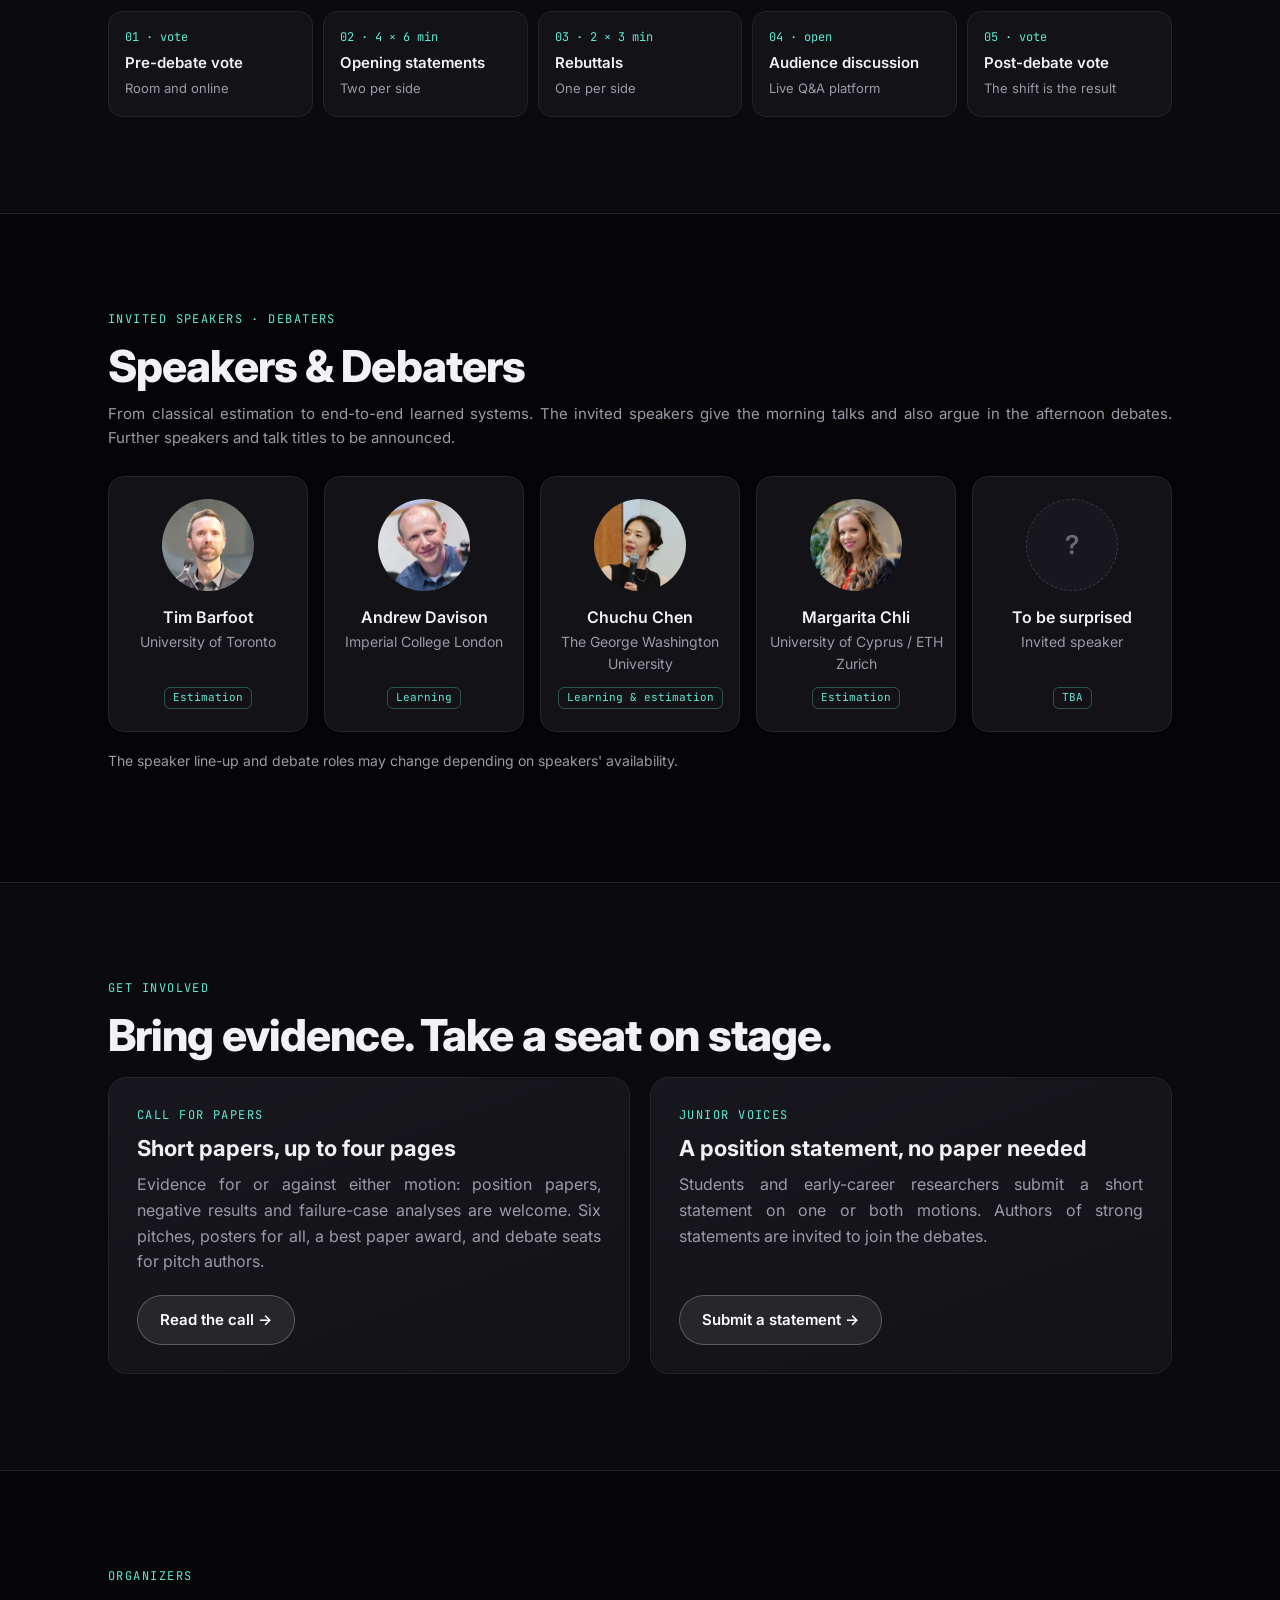
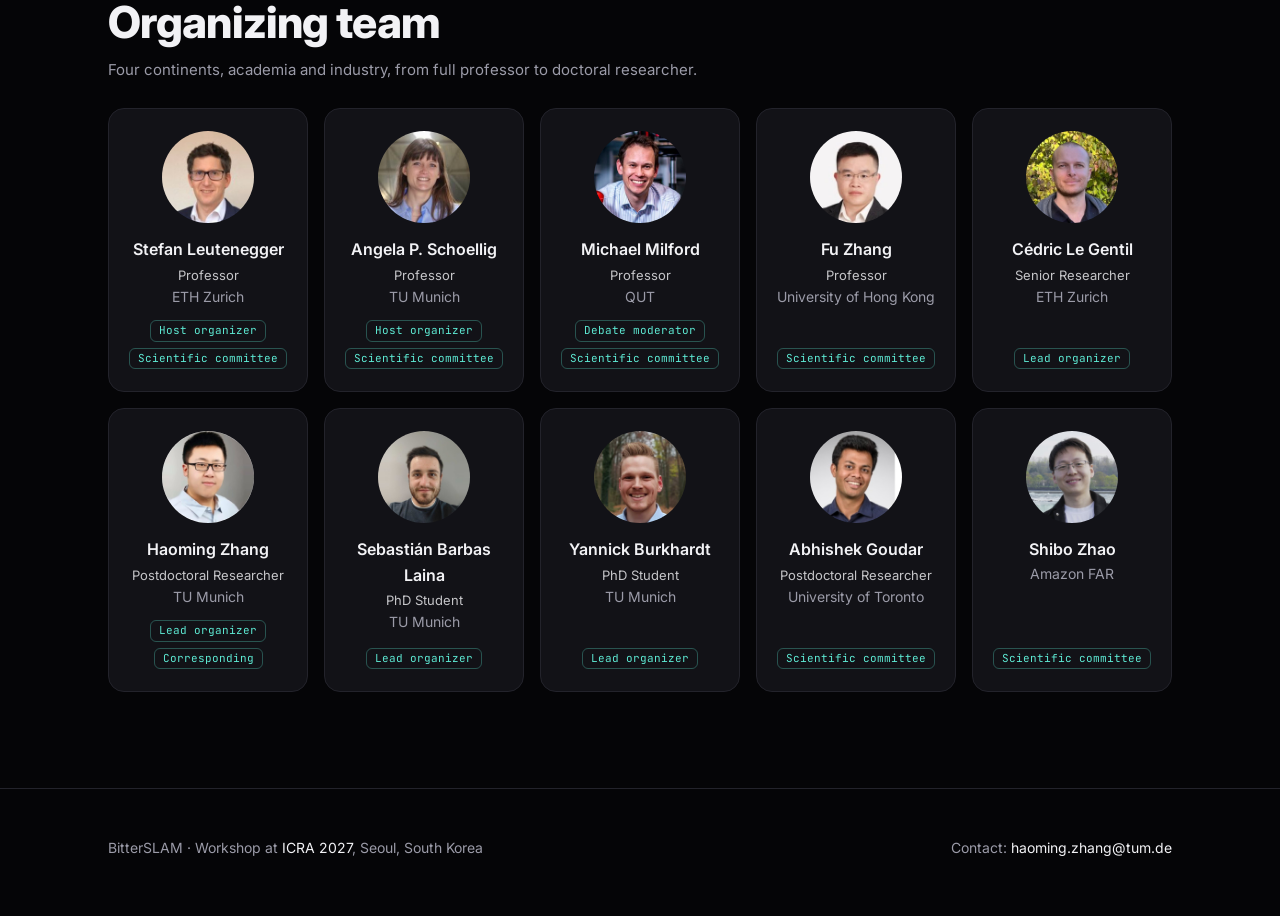
==== commit 6648ea1a: "Chli as speaker, program page, Speakers & Debaters, mobile hero - Speakers: Margarita Chli (Universi" ====
--- a/index.html
+++ b/index.html
@@ -11,7 +11,7 @@
 <link rel="preconnect" href="https://fonts.googleapis.com">
 <link rel="preconnect" href="https://fonts.gstatic.com" crossorigin>
 <link href="https://fonts.googleapis.com/css2?family=Inter:wght@400;500;600;700;800&family=JetBrains+Mono:wght@400;500&display=swap" rel="stylesheet">
-<link rel="stylesheet" href="assets/site.css?v=2">
+<link rel="stylesheet" href="assets/site.css?v=5">
 </head>
 <body>
 
@@ -21,8 +21,8 @@
     <div class="links">
       <a href="#about" class="opt">About</a>
       <a href="#debates">Debates</a>
-      <a href="#program">Program</a>
-      <a href="#speakers">Speakers</a>
+      <a href="program.html">Program</a>
+      <a href="#speakers">Speakers<span class="wide"> &amp; Debaters</span></a>
       <a href="cfp.html">Call for Papers</a>
       <a href="junior.html" class="opt">Junior Voices</a>
       <a href="#organizers" class="opt">Organizers</a>
@@ -54,7 +54,7 @@
       <div class="btns">
         <a class="btn primary" href="#debates">See the motions</a>
         <a class="btn glass" href="cfp.html">Submit a paper</a>
-        <a class="btn glass" href="#program">Program</a>
+        <a class="btn glass" href="program.html">Program</a>
       </div>
       <div class="hero-tcs">
         <span class="lbl">Supported by</span>
@@ -194,49 +194,13 @@
   </div>
 </section>
 
-<!-- PROGRAM -->
-<section id="program">
+<!-- SPEAKERS -->
+<section id="speakers">
   <div class="wrap">
     <div class="reveal">
-      <div class="eyebrow">Program · tentative</div>
-      <h2>Morning: the evidence. Afternoon: the verdict.</h2>
-      <p class="lead">Separating evidence from debate gives everyone time to argue over posters and lunch before voting. All times KST (UTC+9). Streamed live via Zoom, with remote voting and questions.</p>
-    </div>
-    <div class="program reveal">
-      <div class="phase">
-        <h3>Phase 1 · Gathering the evidence</h3>
-        <div class="ph">Morning</div>
-        <div class="slot hl"><span class="tm">08:45–09:00</span><span class="ti">Welcome, motions, opening poll <span class="tag vote">vote</span></span></div>
-        <div class="slot"><span class="tm">09:00–09:30</span><span class="ti">Invited talk 1<small>25 min + 5 min Q&amp;A</small></span></div>
-        <div class="slot"><span class="tm">09:30–10:00</span><span class="ti">Invited talk 2</span></div>
-        <div class="slot"><span class="tm">10:00–10:30</span><span class="ti">Invited talk 3</span></div>
-        <div class="slot"><span class="tm">10:30–10:50</span><span class="ti">Paper pitches<small>6 × 3 min</small></span></div>
-        <div class="slot brk"><span class="tm">10:50–11:30</span><span class="ti">Coffee break, poster session</span></div>
-        <div class="slot"><span class="tm">11:30–12:00</span><span class="ti">Invited talk 4</span></div>
-        <div class="slot"><span class="tm">12:00–12:30</span><span class="ti">Invited talk 5</span></div>
-        <div class="slot brk"><span class="tm">12:30–14:00</span><span class="ti">Lunch, poster session</span></div>
-      </div>
-      <div class="phase">
-        <h3>Phase 2 · Testing the position</h3>
-        <div class="ph">Afternoon</div>
-        <div class="slot hl"><span class="tm">14:00–15:00</span><span class="ti">Debate on Motion 1 <span class="tag m1">M1</span><small>Robust state estimation: data or theory?</small></span></div>
-        <div class="slot brk"><span class="tm">15:00–15:15</span><span class="ti">Coffee break, posters</span></div>
-        <div class="slot hl"><span class="tm">15:15–16:15</span><span class="ti">Debate on Motion 2 <span class="tag m2">M2</span><small>In ten years, is explicit state estimation still needed?</small></span></div>
-        <div class="slot brk"><span class="tm">16:15–16:30</span><span class="ti">Coffee break, posters</span></div>
-        <div class="slot"><span class="tm">16:30–17:15</span><span class="ti">Panel with all speakers<small>Opens with the vote shifts</small></span></div>
-        <div class="slot hl"><span class="tm">17:15–17:30</span><span class="ti">Best paper award, closing poll <span class="tag vote">vote</span></span></div>
-      </div>
-    </div>
-  </div>
-</section>
-
-<!-- SPEAKERS -->
-<section id="speakers" class="alt">
-  <div class="wrap">
-    <div class="reveal">
-      <div class="eyebrow">Invited speakers</div>
-      <h2>Speakers</h2>
-      <p class="subhead">From classical estimation to end-to-end learned systems. Further speakers and talk titles to be announced.</p>
+      <div class="eyebrow">Invited speakers · Debaters</div>
+      <h2>Speakers &amp; Debaters</h2>
+      <p class="subhead">From classical estimation to end-to-end learned systems. The invited speakers give the morning talks and also argue in the afternoon debates. Further speakers and talk titles to be announced.</p>
     </div>
     <!-- To add a photo: put a square image in resources/avatars/ and replace the avatar div with
          <img class="avatar" src="resources/avatars/name.jpg" alt="Full Name"> -->
@@ -244,15 +208,15 @@
       <div class="person"><img class="avatar" src="resources/avatars/tim_barfoot.jpg" alt="Tim Barfoot"><div class="nm">Tim Barfoot</div><div class="af">University of Toronto</div><span class="role">Estimation</span></div>
       <div class="person"><img class="avatar" src="resources/avatars/andrew_davison.jpg" alt="Andrew Davison"><div class="nm">Andrew Davison</div><div class="af">Imperial College London</div><span class="role">Learning</span></div>
       <div class="person"><img class="avatar" src="resources/avatars/chuchu_chen.jpg" alt="Chuchu Chen"><div class="nm">Chuchu Chen</div><div class="af">The George Washington University</div><span class="role">Learning &amp; estimation</span></div>
+      <div class="person"><img class="avatar" src="resources/avatars/margarita_chli.jpg" alt="Margarita Chli"><div class="nm">Margarita Chli</div><div class="af">University of Cyprus / ETH Zurich</div><span class="role">Estimation</span></div>
       <div class="person"><div class="avatar tba">?</div><div class="nm">To be surprised</div><div class="af">Invited speaker</div><span class="role">TBA</span></div>
-      <div class="person"><div class="avatar tba">?</div><div class="nm">To be surprised</div><div class="af">Invited speaker</div><span class="role">TBA</span></div>
     </div>
     <p class="note reveal">The speaker line-up and debate roles may change depending on speakers' availability.</p>
   </div>
 </section>
 
 <!-- GET INVOLVED -->
-<section id="involved">
+<section id="involved" class="alt">
   <div class="wrap">
     <div class="reveal">
       <div class="eyebrow">Get involved</div>
@@ -276,7 +240,7 @@
 </section>
 
 <!-- ORGANIZERS -->
-<section id="organizers" class="alt">
+<section id="organizers">
   <div class="wrap">
     <div class="reveal">
       <div class="eyebrow">Organizers</div>
@@ -409,7 +373,7 @@
     // camera far back (24) keeps perspective mild, so the VLA's outer loop stays on screen at every angle
     const y2 = y * ct - z * st, z2 = y * st + z * ct + 24;
     const f = (W > 760 ? Math.min(W * .7, H * 1.05) : Math.min(W * 1.35, H * 1.8)) / z2;
-    const cx = W > 760 ? W * .55 : W * .5, cy = W > 760 ? H * .4 : H * .32;
+    const cx = W > 760 ? W * .55 : W * .5, cy = W > 760 ? H * .4 : H * .56;
     return [cx + x * f, cy - y2 * f, z2, f];
   }
 
--- a/assets/site.css
+++ b/assets/site.css
@@ -35,7 +35,8 @@
   nav.top .links::-webkit-scrollbar { display: none; }
   nav.top .links a { color: rgba(255,255,255,.72); font-size: 15px; font-weight: 500; white-space: nowrap; }
   nav.top .links a:hover { color: #fff; }
-  @media (max-width: 760px) { nav.top .links a.opt { display: none; } nav.top .links { gap: 16px; } nav.top .wrap { height: 60px; gap: 16px; } nav.top .brand { font-size: 21px; } nav.top .links a { font-size: 14px; } }
+  @media (max-width: 1040px) { nav.top .links a.opt { display: none; } }
+  @media (max-width: 760px) { nav.top .links a.opt { display: none; } nav.top .links { gap: 16px; } nav.top .wrap { height: 60px; gap: 16px; } nav.top .brand { font-size: 21px; } nav.top .links a { font-size: 14px; } nav.top .links .wide { display: none; } }
 
   /* ---------- Hero ---------- */
   header.hero { position: relative; height: 100vh; min-height: 640px; max-height: 900px; overflow: hidden; }
@@ -68,7 +69,14 @@
   .legend .lg { font-family: "JetBrains Mono", monospace; font-size: 10px; letter-spacing: .1em; text-transform: uppercase; color: rgba(255,255,255,.42); }
   .legend .lg + div { margin-top: -2px; }
   .legend .lg.next { margin-top: 8px; padding-top: 10px; border-top: 1px solid rgba(255,255,255,.08); }
-  @media (max-width: 760px) { .legend { display: none; } header.hero .content { bottom: 24px; } }
+  @media (max-width: 760px) {
+    .legend { display: none; }
+    /* phones: the scene gets its own band and the text flows below it instead of covering it */
+    header.hero { height: auto; min-height: 0; max-height: none; }
+    header.hero canvas, header.hero .shade { bottom: auto; height: 430px; }
+    header.hero .shade { background: linear-gradient(180deg, rgba(5,5,7,.55) 0%, rgba(5,5,7,0) 20%, rgba(5,5,7,0) 70%, var(--bg) 100%); }
+    header.hero .content { position: relative; bottom: auto; padding: 380px 0 32px; }
+  }
 
   /* ---------- Sections ---------- */
   section { padding: 96px 0; }
